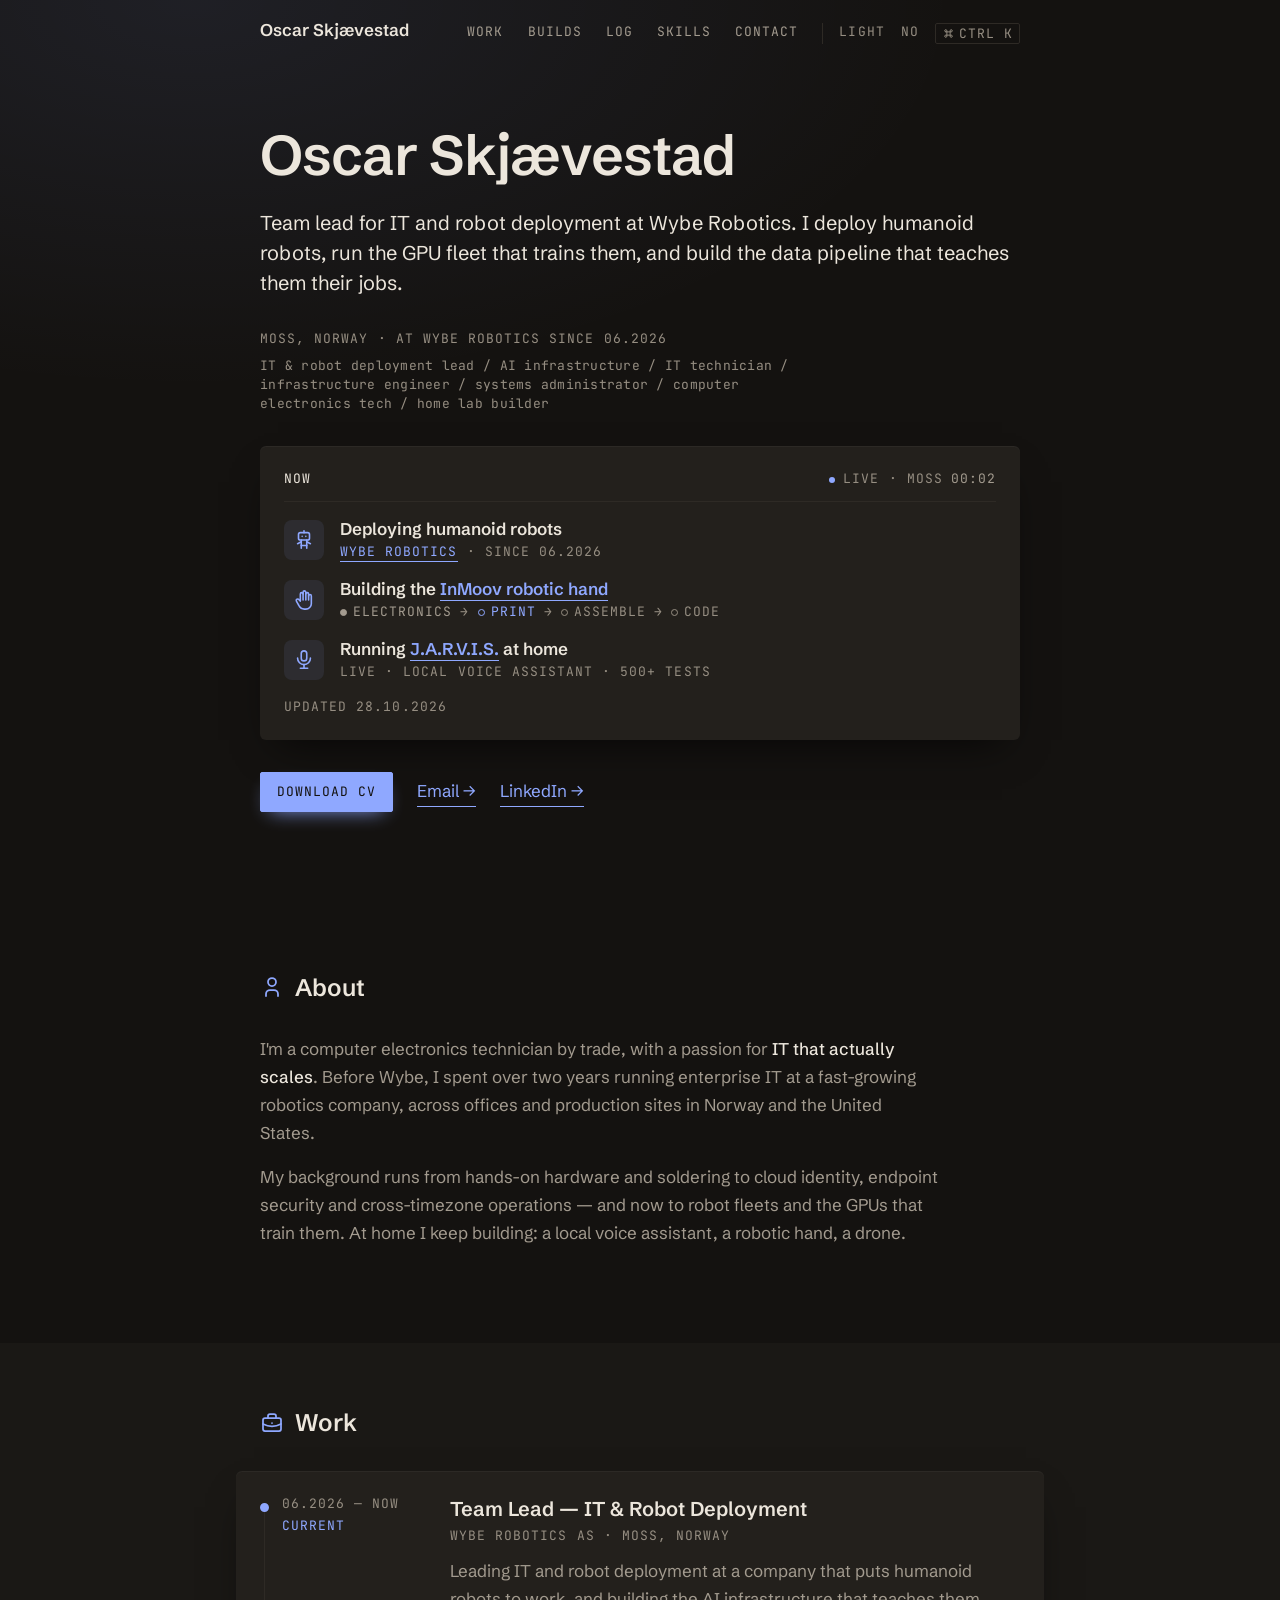
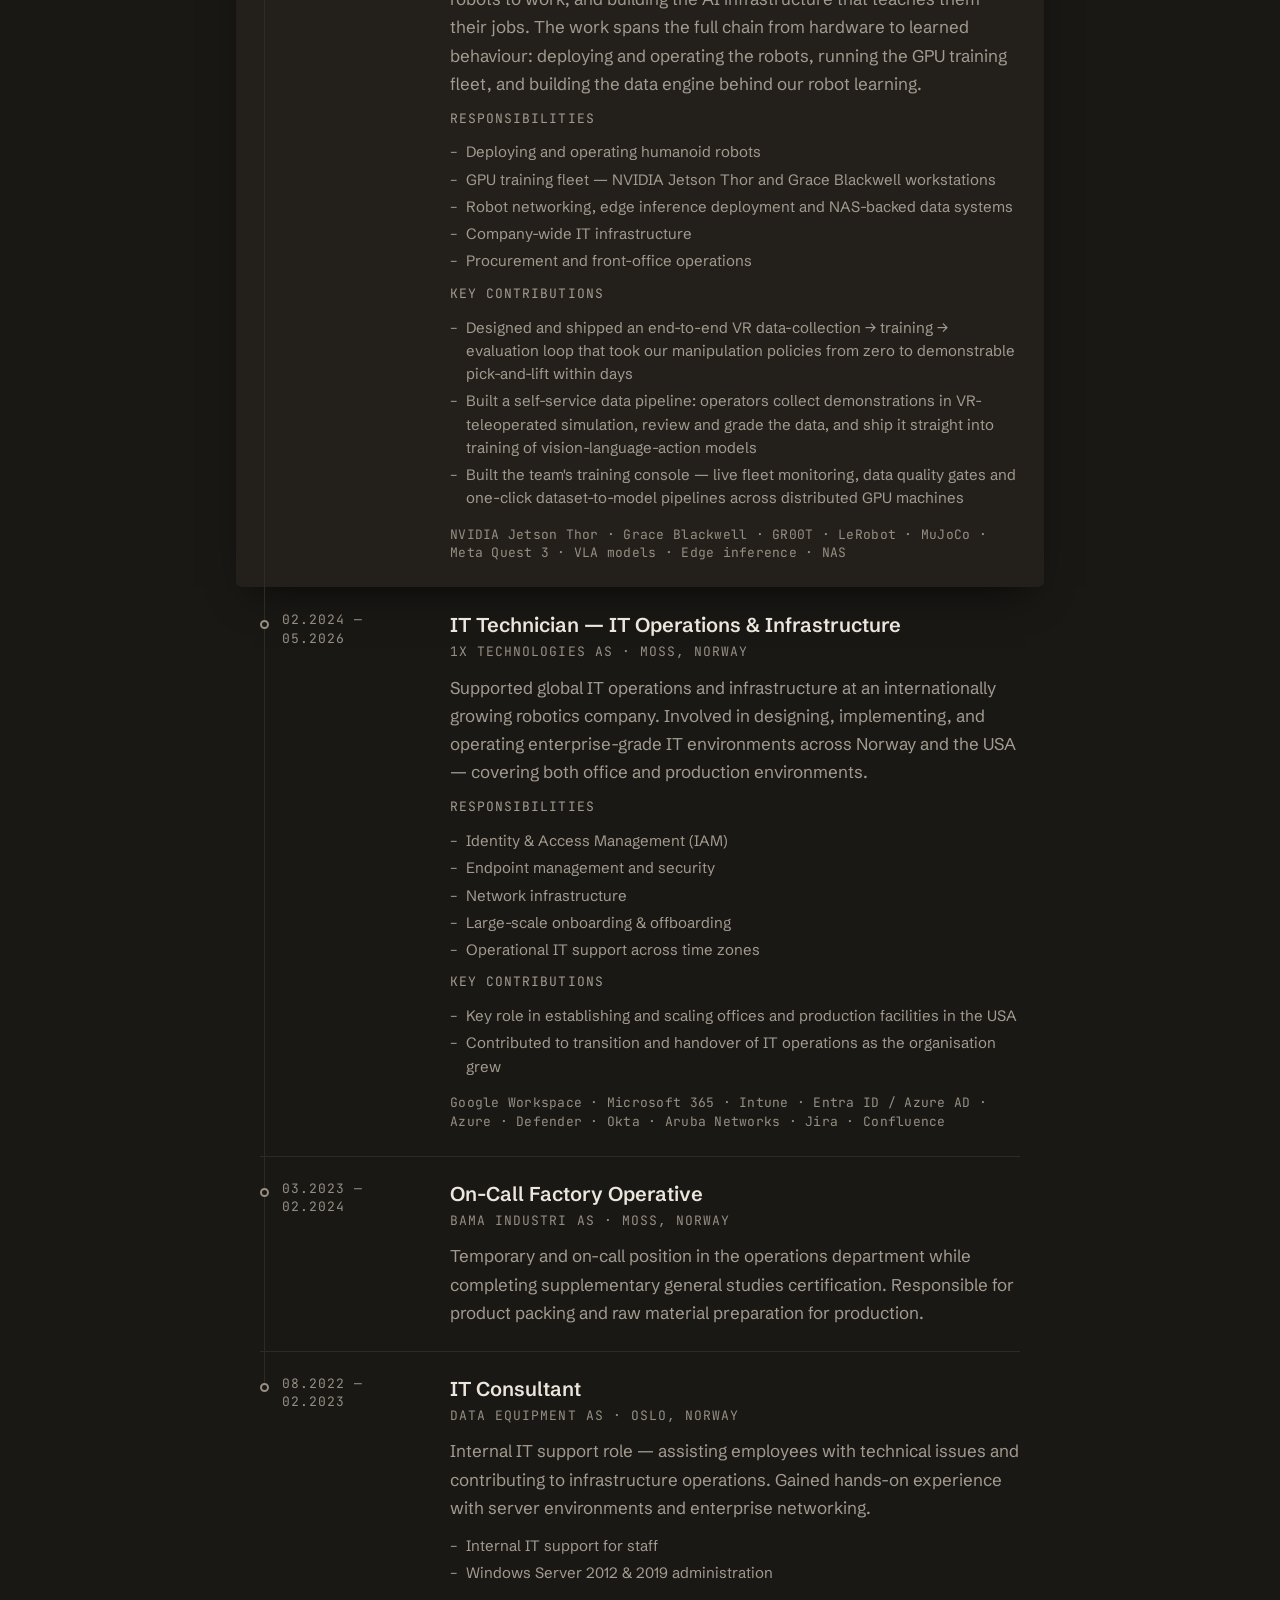
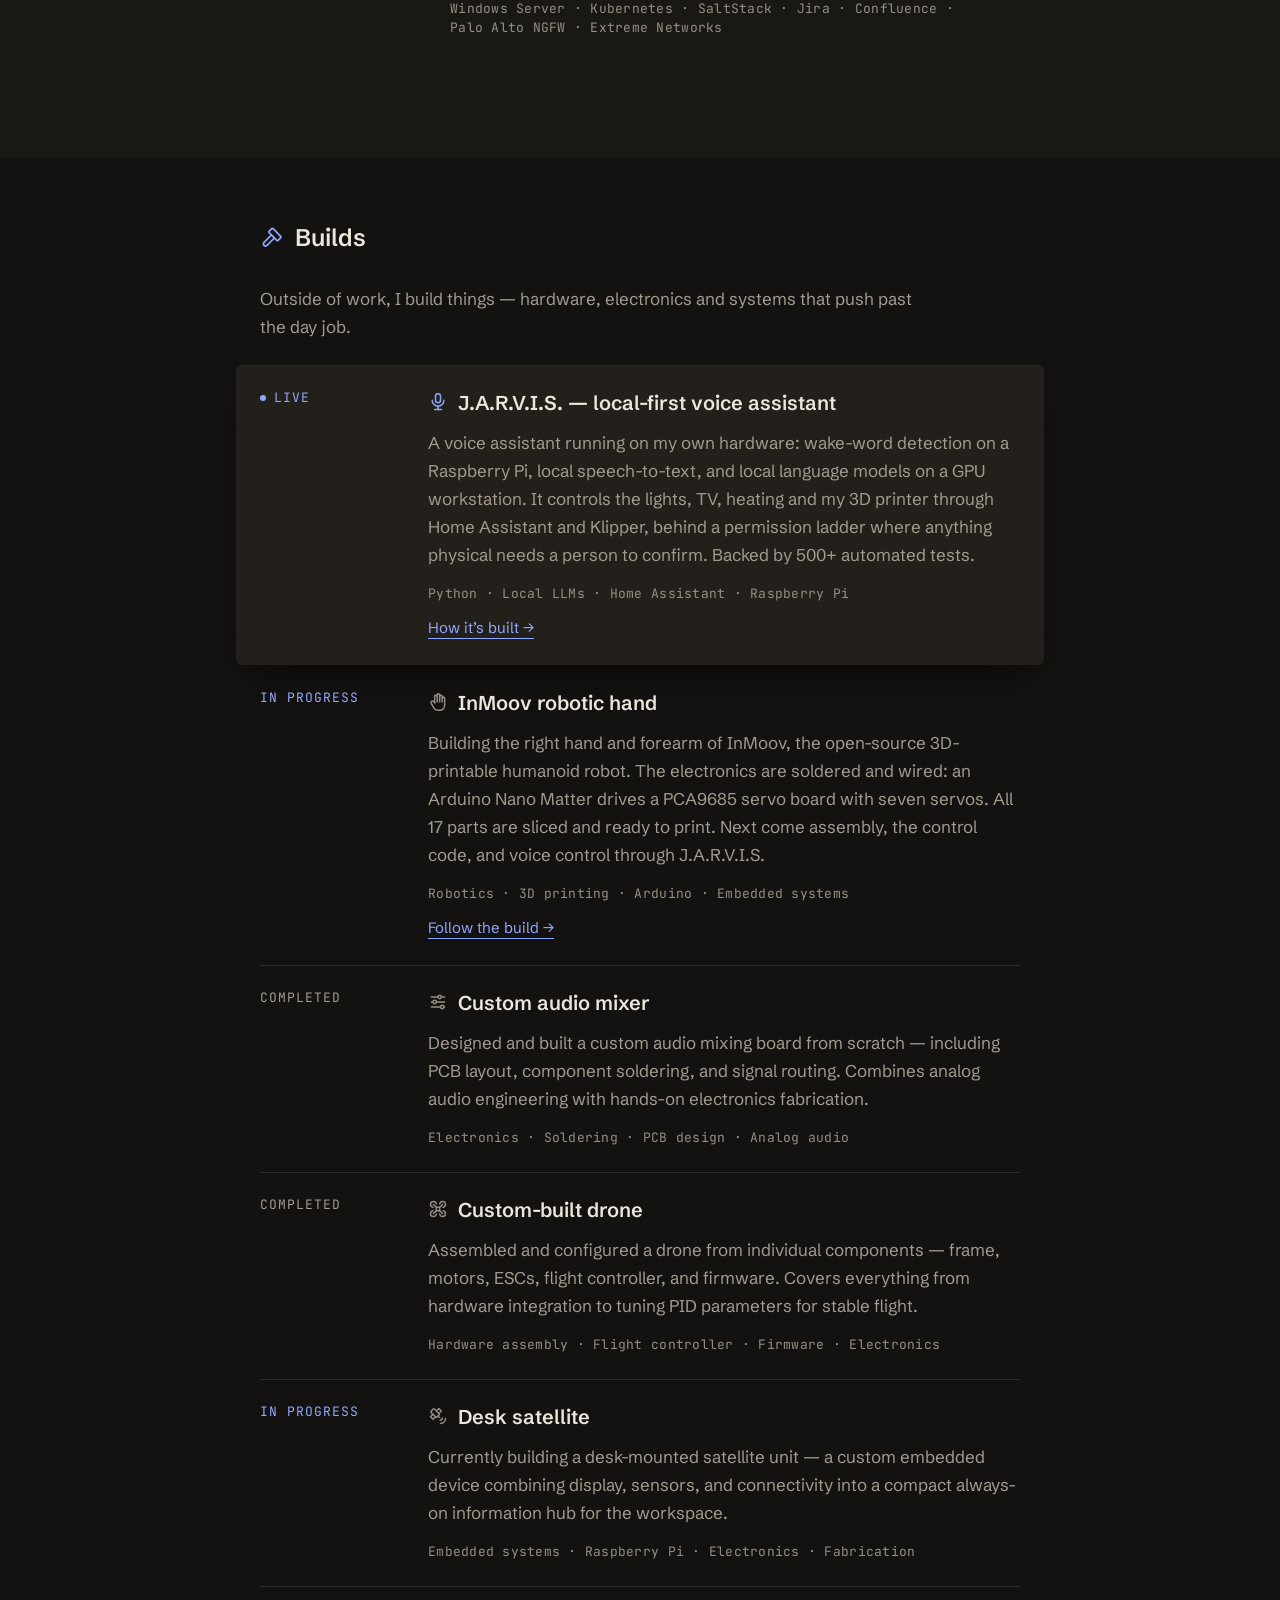
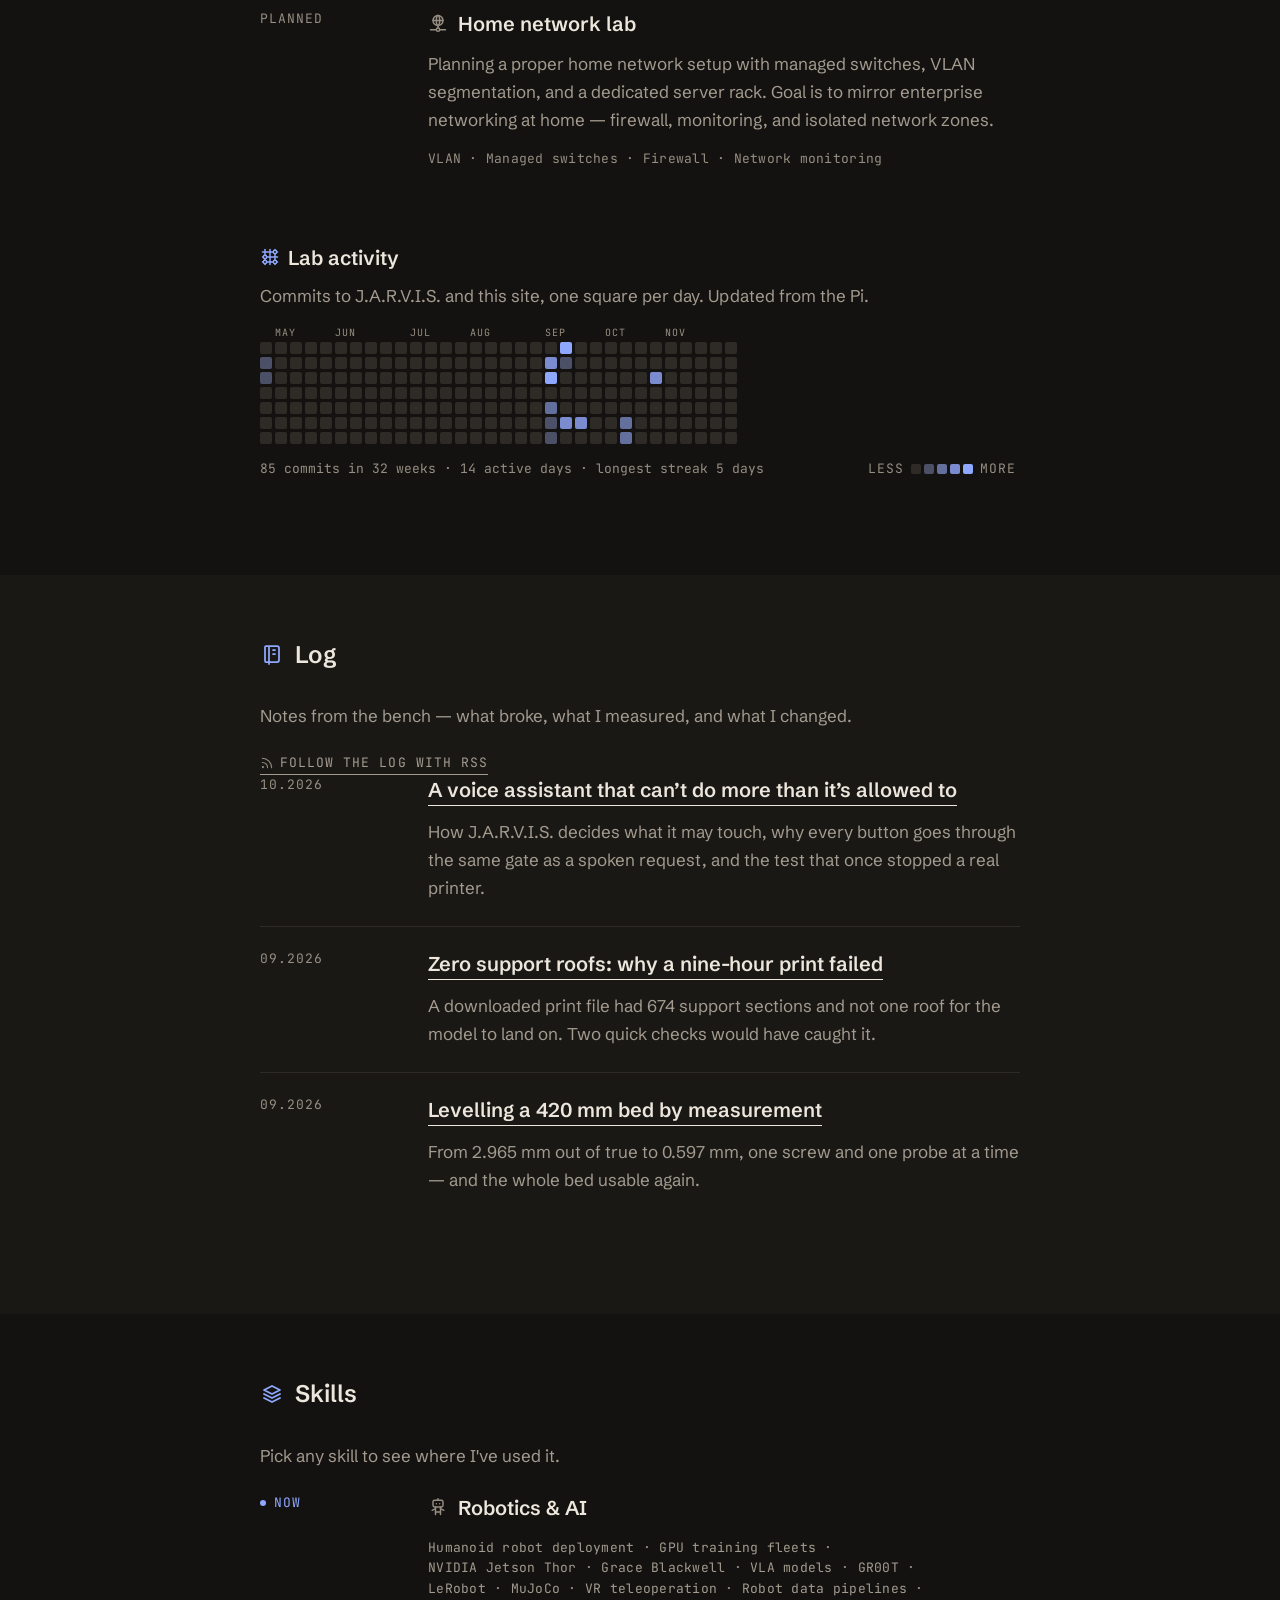
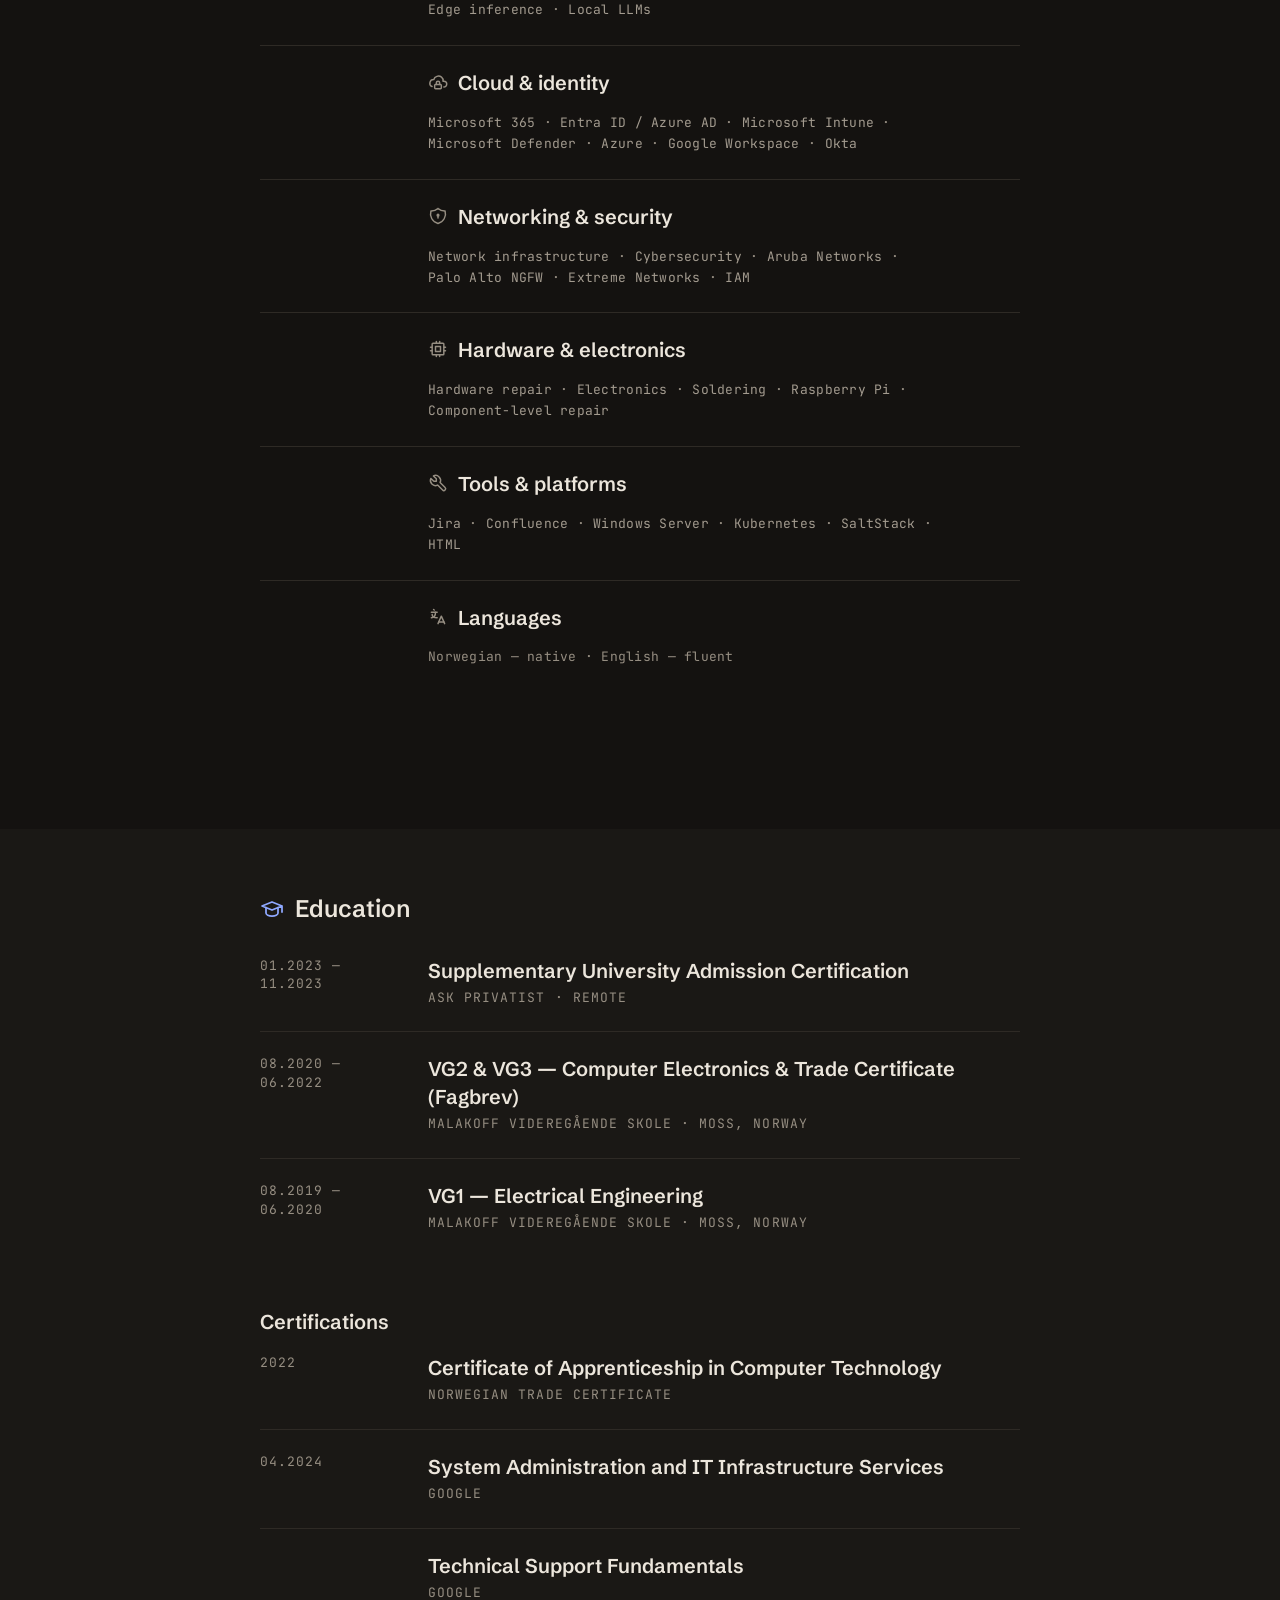
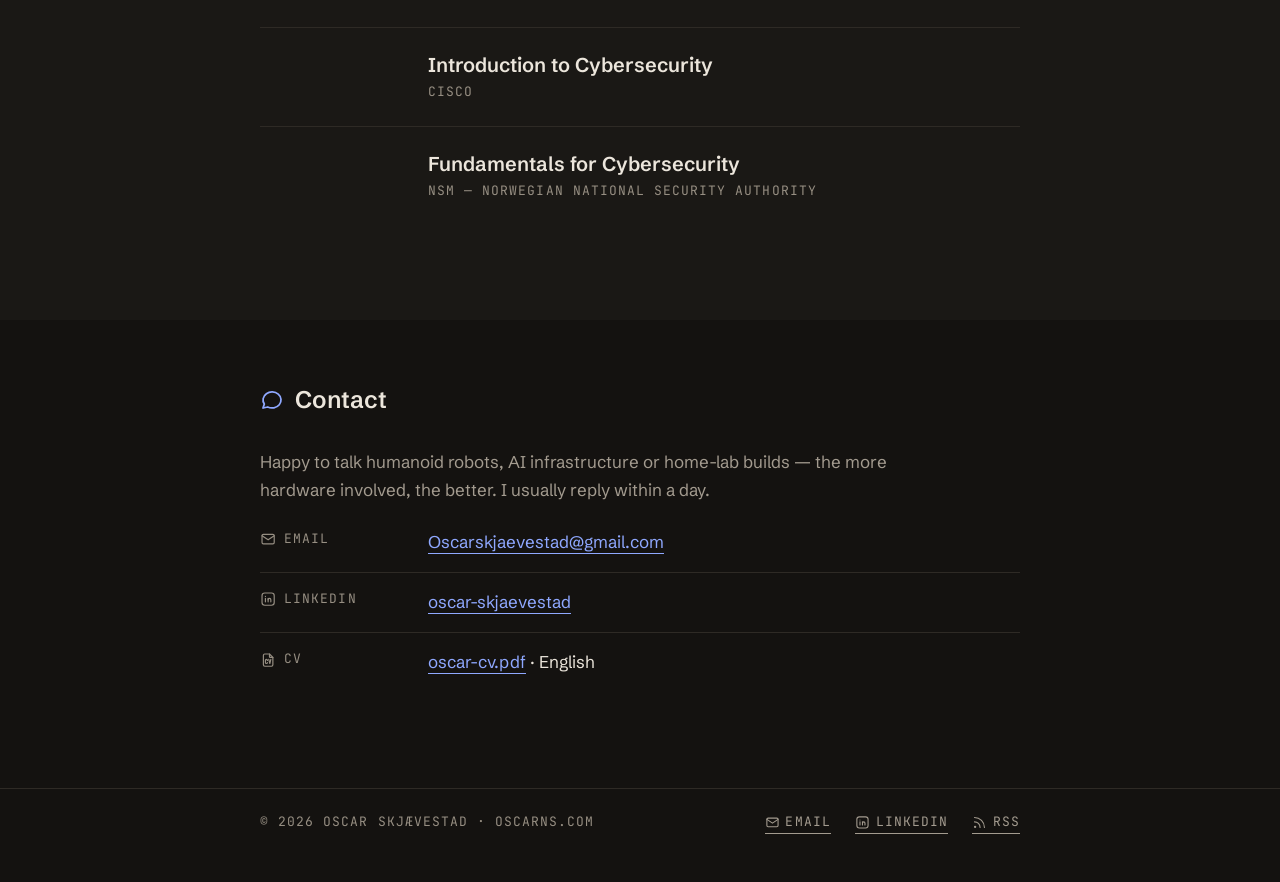
==== index.html @ 513eb774 "Merge pull request #6 from oscarskjaevestad-svg/lab-features Six things to play with" ====
<!DOCTYPE html>
<html lang="en" data-theme="dark" data-lang="en">
<head>
  <meta charset="UTF-8" />
  <meta name="viewport" content="width=device-width, initial-scale=1.0" />
  <title>Oscar Skjævestad — IT &amp; Robot Deployment Lead</title>
  <meta name="description" content="Oscar Skjævestad — Team Lead for IT &amp; Robot Deployment at Wybe Robotics in Moss, Norway. Humanoid robot deployment, GPU training infrastructure and enterprise IT." />
  <meta name="keywords" content="Oscar Skjævestad, Robot Deployment, Humanoid Robots, AI Infrastructure, Robotics, IT Infrastructure, IT Technician, Moss, Norway" />
  <meta name="author" content="Oscar Skjævestad" />
  <meta name="robots" content="index, follow" />

  <!-- Open Graph / link previews -->
  <meta property="og:title" content="Oscar Skjævestad — IT &amp; Robot Deployment Lead" />
  <meta property="og:description" content="Deploying humanoid robots and building the AI infrastructure that teaches them their jobs. Based in Moss, Norway." />
  <meta property="og:url" content="https://oscarns.com/" />
  <meta property="og:type" content="website" />
  <meta property="og:image" content="https://oscarns.com/og-image.png" />
  <meta property="og:image:width" content="1200" />
  <meta property="og:image:height" content="630" />
  <meta property="og:image:alt" content="Oscar Skjævestad — IT &amp; Robot Deployment Lead at Wybe Robotics" />
  <meta name="twitter:card" content="summary_large_image" />

  <link rel="canonical" href="https://oscarns.com/" />
  <link rel="icon" href="favicon.svg" type="image/svg+xml" />
  <link rel="icon" href="favicon-32.png" sizes="32x32" type="image/png" />
  <link rel="apple-touch-icon" href="apple-touch-icon.png" />
  <link rel="alternate" type="application/atom+xml" title="Oscar Skjævestad — Log" href="https://oscarns.com/feed.xml" />
  <meta name="theme-color" content="#141210" />

  <!-- Before the first paint: mark that scripts run, and apply the saved
       theme and language, so nothing flashes in the wrong one. -->
  <script>
    (function () {
      var root = document.documentElement;
      root.classList.add('js');
      var store = {};
      try { store.theme = localStorage.getItem('theme'); store.lang = localStorage.getItem('lang'); } catch (e) {}
      if (store.theme === 'light') root.setAttribute('data-theme', 'light');
      var asked = new URLSearchParams(location.search).get('lang');
      var nav = (navigator.language || '').toLowerCase();
      var lang = asked || store.lang || (/^(nb|nn|no)\b/.test(nav) ? 'no' : 'en');
      if (lang === 'no') { root.setAttribute('data-lang', 'no'); root.setAttribute('lang', 'nb'); }
    })();
  </script>

  <link rel="preconnect" href="https://fonts.googleapis.com" />
  <link rel="preconnect" href="https://fonts.gstatic.com" crossorigin />
  <link href="https://fonts.googleapis.com/css2?family=JetBrains+Mono:wght@400;500&family=Schibsted+Grotesk:wght@400;500;600;700&display=swap" rel="stylesheet" />
  <link rel="stylesheet" href="style.css?v=2026-10-28.5" />
</head>
<body>
<!-- Icons: Tabler Icons (MIT), https://tabler.io/icons -->

<span lang="en"><a class="skip-link" href="#main">Skip to content</a></span><span lang="nb"><a class="skip-link" href="#main">Hopp til innhold</a></span>

<header class="nav" id="nav">
  <span class="progress" id="progress" aria-hidden="true"></span>
  <div class="wrap nav-inner">
    <a class="nav-name" href="#top">Oscar Skjævestad</a>
    <nav class="nav-links" aria-label="Sections">
      <a href="#work"><span lang="en">Work</span><span lang="nb">Arbeid</span></a>
      <a href="#builds"><span lang="en">Builds</span><span lang="nb">Prosjekter</span></a>
      <a href="#log"><span lang="en">Log</span><span lang="nb">Logg</span></a>
      <a href="#skills"><span lang="en">Skills</span><span lang="nb">Ferdigheter</span></a>
      <a href="#contact"><span lang="en">Contact</span><span lang="nb">Kontakt</span></a>
      <span class="nav-tools">
        <button class="nav-tool theme-switch" id="theme-switch" type="button">light</button>
        <button class="nav-tool" id="lang-switch" type="button">no</button>
        <button class="nav-tool palette-open" id="palette-open" type="button" aria-haspopup="dialog"><span class="ico"><svg class="tabler" aria-hidden="true" focusable="false" xmlns="http://www.w3.org/2000/svg" viewBox="0 0 24 24" fill="none" stroke="currentColor" stroke-linecap="round" stroke-linejoin="round" ><path d="M7 9a2 2 0 1 1 2 -2v10a2 2 0 1 1 -2 -2h10a2 2 0 1 1 -2 2v-10a2 2 0 1 1 2 2h-10" /></svg></span><span class="kbd-hint">K</span></button>
      </span>
    </nav>
  </div>
</header>

<main id="main">

  <!-- ── Intro ── -->
  <section class="intro" id="top">
    <div class="wrap">
      <h1 class="write" style="--line: 0">Oscar Skjævestad</h1>
      <p class="lead settle" style="--line: 1" lang="en">Team lead for IT and robot deployment at Wybe Robotics. I deploy humanoid robots, run the GPU fleet that trains them, and build the data pipeline that teaches them their jobs.</p><p class="lead settle" style="--line: 1" lang="nb">Teamleder for IT og robotutrulling i Wybe Robotics. Jeg setter humanoide roboter i drift, driver GPU-flåten som trener dem, og bygger datapipelinen som lærer dem jobben sin.</p>

      <p class="print-only print-contact mono">Oscarskjaevestad@gmail.com · linkedin.com/in/oscar-skjaevestad · oscarns.com</p>

      <div class="intro-meta">
        <p class="mono write" style="--line: 3" lang="en">Moss, Norway · At Wybe Robotics since 06.2026</p><p class="mono write" style="--line: 3" lang="nb">Moss · I Wybe Robotics siden 06.2026</p>
        <p class="mono roles settle" style="--line: 4" lang="en">IT &amp; robot deployment lead / AI infrastructure / IT technician / infrastructure engineer / systems administrator / computer electronics tech / home lab builder</p><p class="mono roles settle" style="--line: 4" lang="nb">Leder for IT og robotutrulling / AI-infrastruktur / IT-tekniker / infrastrukturingeniør / systemadministrator / dataelektroniker / hjemmelab-bygger</p>
      </div>

      <div class="now settle" style="--line: 5" aria-labelledby="now-title">
        <div class="now-head">
          <p class="mono now-title" id="now-title"><span lang="en">Now</span><span lang="nb">Nå</span></p>
          <p class="mono now-live"><span class="live-dot" aria-hidden="true"></span>Live · Moss <time id="moss-time">—</time></p>
        </div>
        <ul class="now-list">
          <li class="now-item">
            <span class="now-icon"><svg class="tabler" aria-hidden="true" focusable="false" xmlns="http://www.w3.org/2000/svg" viewBox="0 0 24 24" fill="none" stroke="currentColor" stroke-linecap="round" stroke-linejoin="round" ><path d="M6 6a2 2 0 0 1 2 -2h8a2 2 0 0 1 2 2v4a2 2 0 0 1 -2 2h-8a2 2 0 0 1 -2 -2l0 -4" /><path d="M12 2v2" /><path d="M9 12v9" /><path d="M15 12v9" /><path d="M5 16l4 -2" /><path d="M15 14l4 2" /><path d="M9 18h6" /><path d="M10 8v.01" /><path d="M14 8v.01" /></svg></span>
            <div>
              <p class="now-what"><span lang="en">Deploying humanoid robots</span><span lang="nb">Setter humanoide roboter i drift</span></p>
              <p class="mono now-sub"><a href="#work-wybe">Wybe Robotics</a> · <span lang="en">since 06.2026</span><span lang="nb">siden 06.2026</span></p>
            </div>
          </li>
          <li class="now-item">
            <span class="now-icon"><svg class="tabler" aria-hidden="true" focusable="false" xmlns="http://www.w3.org/2000/svg" viewBox="0 0 24 24" fill="none" stroke="currentColor" stroke-linecap="round" stroke-linejoin="round" ><path d="M8 13v-7.5a1.5 1.5 0 0 1 3 0v6.5" /><path d="M11 5.5v-2a1.5 1.5 0 1 1 3 0v8.5" /><path d="M14 5.5a1.5 1.5 0 0 1 3 0v6.5" /><path d="M17 7.5a1.5 1.5 0 0 1 3 0v8.5a6 6 0 0 1 -6 6h-2h.208a6 6 0 0 1 -5.012 -2.7a69.74 69.74 0 0 1 -.196 -.3c-.312 -.479 -1.407 -2.388 -3.286 -5.728a1.5 1.5 0 0 1 .536 -2.022a1.867 1.867 0 0 1 2.28 .28l1.47 1.47" /></svg></span>
            <div>
              <p class="now-what"><span lang="en">Building the <a href="#build-inmoov">InMoov robotic hand</a></span><span lang="nb">Bygger <a href="#build-inmoov">InMoov-robothånden</a></span></p>
              <p class="mono now-sub stages" id="inmoov-stages">
                <span class="stage done" data-stage="electronics"><span lang="en">Electronics</span><span lang="nb">Elektronikk</span><span class="sr-only"><span lang="en"> (done)</span><span lang="nb"> (ferdig)</span></span></span>
                <span class="stage-arrow" aria-hidden="true">→</span>
                <span class="stage next" data-stage="print">Print<span class="sr-only"><span lang="en"> (next)</span><span lang="nb"> (neste)</span></span></span>
                <span class="stage-arrow" aria-hidden="true">→</span>
                <span class="stage" data-stage="assemble"><span lang="en">Assemble</span><span lang="nb">Montering</span><span class="sr-only"></span></span>
                <span class="stage-arrow" aria-hidden="true">→</span>
                <span class="stage" data-stage="code"><span lang="en">Code</span><span lang="nb">Kode</span><span class="sr-only"></span></span>
              </p>
            </div>
          </li>
          <li class="now-item">
            <span class="now-icon"><svg class="tabler" aria-hidden="true" focusable="false" xmlns="http://www.w3.org/2000/svg" viewBox="0 0 24 24" fill="none" stroke="currentColor" stroke-linecap="round" stroke-linejoin="round" ><path d="M9 5a3 3 0 0 1 3 -3a3 3 0 0 1 3 3v5a3 3 0 0 1 -3 3a3 3 0 0 1 -3 -3l0 -5" /><path d="M5 10a7 7 0 0 0 14 0" /><path d="M8 21l8 0" /><path d="M12 17l0 4" /></svg></span>
            <div>
              <p class="now-what"><span lang="en">Running <a href="#build-jarvis">J.A.R.V.I.S.</a> at home</span><span lang="nb">Kjører <a href="#build-jarvis">J.A.R.V.I.S.</a> hjemme</span></p>
              <p class="mono now-sub" id="jarvis-status"><span lang="en">Live · local voice assistant · 500+ tests</span><span lang="nb">Live · lokal stemmeassistent · 500+ tester</span></p>
            </div>
          </li>
        </ul>
        <p class="mono now-updated" id="now-updated" hidden></p>
      </div>

      <div class="actions settle" style="--line: 6">
        <a class="btn btn-primary" href="oscar-cv.pdf" lang="en">Download CV</a><a class="btn btn-primary" href="oscar-cv-no.pdf" lang="nb">Last ned CV</a>
        <a class="quiet" href="mailto:Oscarskjaevestad@gmail.com"><span lang="en">Email →</span><span lang="nb">E-post →</span></a>
        <a class="quiet" href="https://linkedin.com/in/oscar-skjaevestad" target="_blank" rel="noopener">LinkedIn →</a>
      </div>
    </div>
  </section>

  <!-- ── About ── -->
  <section class="section" id="about" aria-labelledby="about-title">
    <div class="wrap">
      <h2 id="about-title"><span class="ico"><svg class="tabler" aria-hidden="true" focusable="false" xmlns="http://www.w3.org/2000/svg" viewBox="0 0 24 24" fill="none" stroke="currentColor" stroke-linecap="round" stroke-linejoin="round" ><path d="M8 7a4 4 0 1 0 8 0a4 4 0 0 0 -8 0" /><path d="M6 21v-2a4 4 0 0 1 4 -4h4a4 4 0 0 1 4 4v2" /></svg></span><span lang="en">About</span><span lang="nb">Om meg</span></h2>
      <div class="prose">
        <p lang="en">I'm a computer electronics technician by trade, with a passion for <strong>IT that actually scales</strong>. Before Wybe, I spent over two years running enterprise IT at a fast-growing robotics company, across offices and production sites in Norway and the United States.</p><p lang="nb">Jeg er dataelektroniker av fag, med en lidenskap for <strong>IT som faktisk skalerer</strong>. Før Wybe drev jeg i over to år enterprise-IT i et robotselskap i sterk vekst, på tvers av kontorer og produksjonsanlegg i Norge og USA.</p>
        <p lang="en">My background runs from hands-on hardware and soldering to cloud identity, endpoint security and cross-timezone operations — and now to robot fleets and the GPUs that train them. At home I keep building: a local voice assistant, a robotic hand, a drone.</p><p lang="nb">Bakgrunnen min spenner fra praktisk maskinvare og lodding til skyidentitet, endepunktsikkerhet og drift på tvers av tidssoner — og nå robotflåter og GPU-ene som trener dem. Hjemme fortsetter jeg å bygge: en lokal stemmeassistent, en robothånd, en drone.</p>
      </div>
    </div>
  </section>

  <!-- ── Work ── -->
  <section class="section shade" id="work" aria-labelledby="work-title">
    <div class="wrap">
      <h2 id="work-title"><span class="ico"><svg class="tabler" aria-hidden="true" focusable="false" xmlns="http://www.w3.org/2000/svg" viewBox="0 0 24 24" fill="none" stroke="currentColor" stroke-linecap="round" stroke-linejoin="round" ><path d="M3 9a2 2 0 0 1 2 -2h14a2 2 0 0 1 2 2v9a2 2 0 0 1 -2 2h-14a2 2 0 0 1 -2 -2l0 -9" /><path d="M8 7v-2a2 2 0 0 1 2 -2h4a2 2 0 0 1 2 2v2" /><path d="M12 12l0 .01" /><path d="M3 13a20 20 0 0 0 18 0" /></svg></span><span lang="en">Work</span><span lang="nb">Arbeidserfaring</span></h2>
      <div class="entries timeline">

        <article class="entry featured" id="work-wybe">
          <span class="tl here" aria-hidden="true"></span>
          <div class="entry-gutter">
            <span class="mono">06.2026 — <span lang="en">now</span><span lang="nb">nå</span></span>
            <span class="mono status-current"><span lang="en">Current</span><span lang="nb">Nåværende</span></span>
          </div>
          <div class="entry-body">
            <h3 class="entry-title">Team Lead — IT &amp; Robot Deployment</h3>
            <p class="mono entry-meta">Wybe Robotics AS · <span lang="en">Moss, Norway</span><span lang="nb">Moss, Norge</span></p>
            <p lang="en">Leading IT and robot deployment at a company that puts humanoid robots to work, and building the AI infrastructure that teaches them their jobs. The work spans the full chain from hardware to learned behaviour: deploying and operating the robots, running the GPU training fleet, and building the data engine behind our robot learning.</p><p lang="nb">Leder IT og robotutrulling i et selskap som setter humanoide roboter i arbeid, og bygger AI-infrastrukturen som lærer dem jobbene sine. Arbeidet dekker hele kjeden fra maskinvare til lært atferd: utrulling og drift av robotene, drift av GPU-flåten for trening, og bygging av datamotoren bak robotlæringen vår.</p>
            <p class="mono entry-label" lang="en">Responsibilities</p><p class="mono entry-label" lang="nb">Ansvarsområder</p>
            <ul class="entry-list"><li><span lang="en">Deploying and operating humanoid robots</span><span lang="nb">Utrulling og drift av humanoide roboter</span></li><li><span lang="en">GPU training fleet — NVIDIA Jetson Thor and Grace Blackwell workstations</span><span lang="nb">GPU-flåte for trening — NVIDIA Jetson Thor og Grace Blackwell-arbeidsstasjoner</span></li><li><span lang="en">Robot networking, edge inference deployment and NAS-backed data systems</span><span lang="nb">Robotnettverk, utrulling av edge-inferens og NAS-baserte datasystemer</span></li><li><span lang="en">Company-wide IT infrastructure</span><span lang="nb">IT-infrastruktur for hele selskapet</span></li><li><span lang="en">Procurement and front-office operations</span><span lang="nb">Innkjøp og frontoffice-oppgaver</span></li></ul>
            <p class="mono entry-label" lang="en">Key contributions</p><p class="mono entry-label" lang="nb">Viktige bidrag</p>
            <ul class="entry-list"><li><span lang="en">Designed and shipped an end-to-end VR data-collection → training → evaluation loop that took our manipulation policies from zero to demonstrable pick-and-lift within days</span><span lang="nb">Designet og leverte en komplett løkke for VR-datainnsamling → trening → evaluering som tok manipulasjonspolicyene våre fra null til demonstrerbar plukk-og-løft på få dager</span></li><li><span lang="en">Built a self-service data pipeline: operators collect demonstrations in VR-teleoperated simulation, review and grade the data, and ship it straight into training of vision-language-action models</span><span lang="nb">Bygde en selvbetjent datapipeline: operatører samler demonstrasjoner i VR-fjernstyrt simulering, går gjennom og vurderer dataene, og sender dem rett inn i trening av vision-language-action-modeller</span></li><li><span lang="en">Built the team's training console — live fleet monitoring, data quality gates and one-click dataset-to-model pipelines across distributed GPU machines</span><span lang="nb">Bygde teamets treningskonsoll — sanntidsovervåking av flåten, kvalitetsporter for data og ett-klikks pipelines fra datasett til modell på tvers av distribuerte GPU-maskiner</span></li></ul>
            <p class="mono tags">NVIDIA Jetson Thor · Grace Blackwell · GR00T · LeRobot · MuJoCo · Meta Quest 3 · VLA models · Edge inference · NAS</p>
          </div>
        </article>

        <article class="entry" id="work-1x">
          <span class="tl" aria-hidden="true"></span>
          <div class="entry-gutter">
            <span class="mono">02.2024 — 05.2026</span>
          </div>
          <div class="entry-body">
            <h3 class="entry-title">IT Technician — IT Operations &amp; Infrastructure</h3>
            <p class="mono entry-meta">1X Technologies AS · <span lang="en">Moss, Norway</span><span lang="nb">Moss, Norge</span></p>
            <p lang="en">Supported global IT operations and infrastructure at an internationally growing robotics company. Involved in designing, implementing, and operating enterprise-grade IT environments across Norway and the USA — covering both office and production environments.</p><p lang="nb">Støttet global IT-drift og infrastruktur i et internasjonalt robotselskap i sterk vekst. Deltok i design, implementering og drift av IT-miljøer på enterprise-nivå i Norge og USA — både kontor- og produksjonsmiljøer.</p>
            <p class="mono entry-label" lang="en">Responsibilities</p><p class="mono entry-label" lang="nb">Ansvarsområder</p>
            <ul class="entry-list"><li><span lang="en">Identity &amp; Access Management (IAM)</span><span lang="nb">Identitets- og tilgangsstyring (IAM)</span></li><li><span lang="en">Endpoint management and security</span><span lang="nb">Endepunktsadministrasjon og sikkerhet</span></li><li><span lang="en">Network infrastructure</span><span lang="nb">Nettverksinfrastruktur</span></li><li><span lang="en">Large-scale onboarding &amp; offboarding</span><span lang="nb">Onboarding og offboarding i stor skala</span></li><li><span lang="en">Operational IT support across time zones</span><span lang="nb">Operativ IT-støtte på tvers av tidssoner</span></li></ul>
            <p class="mono entry-label" lang="en">Key contributions</p><p class="mono entry-label" lang="nb">Viktige bidrag</p>
            <ul class="entry-list"><li><span lang="en">Key role in establishing and scaling offices and production facilities in the USA</span><span lang="nb">Sentral rolle i etablering og skalering av kontorer og produksjonsanlegg i USA</span></li><li><span lang="en">Contributed to transition and handover of IT operations as the organisation grew</span><span lang="nb">Bidro til overgang og overlevering av IT-drift i takt med organisasjonens vekst</span></li></ul>
            <p class="mono tags">Google Workspace · Microsoft 365 · Intune · Entra ID / Azure AD · Azure · Defender · Okta · Aruba Networks · Jira · Confluence</p>
          </div>
        </article>

        <article class="entry" id="work-bama">
          <span class="tl" aria-hidden="true"></span>
          <div class="entry-gutter">
            <span class="mono">03.2023 — 02.2024</span>
          </div>
          <div class="entry-body">
            <h3 class="entry-title"><span lang="en">On-Call Factory Operative</span><span lang="nb">Tilkallingsvikar, produksjon</span></h3>
            <p class="mono entry-meta">Bama Industri AS · <span lang="en">Moss, Norway</span><span lang="nb">Moss, Norge</span></p>
            <p lang="en">Temporary and on-call position in the operations department while completing supplementary general studies certification. Responsible for product packing and raw material preparation for production.</p><p lang="nb">Midlertidig stilling og tilkallingsvikar i operativ avdeling mens jeg tok påbygg til studiekompetanse. Ansvar for pakking av produkter og klargjøring av råvarer til produksjon.</p>
          </div>
        </article>

        <article class="entry" id="work-data">
          <span class="tl" aria-hidden="true"></span>
          <div class="entry-gutter">
            <span class="mono">08.2022 — 02.2023</span>
          </div>
          <div class="entry-body">
            <h3 class="entry-title"><span lang="en">IT Consultant</span><span lang="nb">IT-konsulent</span></h3>
            <p class="mono entry-meta">Data Equipment AS · <span lang="en">Oslo, Norway</span><span lang="nb">Oslo, Norge</span></p>
            <p lang="en">Internal IT support role — assisting employees with technical issues and contributing to infrastructure operations. Gained hands-on experience with server environments and enterprise networking.</p><p lang="nb">Intern IT-support — hjalp ansatte med tekniske problemer og bidro i infrastrukturdriften. Fikk praktisk erfaring med servermiljøer og enterprise-nettverk.</p>
            <ul class="entry-list"><li><span lang="en">Internal IT support for staff</span><span lang="nb">Intern IT-support for ansatte</span></li><li><span lang="en">Windows Server 2012 &amp; 2019 administration</span><span lang="nb">Administrasjon av Windows Server 2012 og 2019</span></li></ul>
            <p class="mono tags">Windows Server · Kubernetes · SaltStack · Jira · Confluence · Palo Alto NGFW · Extreme Networks</p>
          </div>
        </article>

      </div>
    </div>
  </section>

  <!-- ── Builds ── -->
  <section class="section" id="builds" aria-labelledby="builds-title">
    <div class="wrap">
      <h2 id="builds-title"><span class="ico"><svg class="tabler" aria-hidden="true" focusable="false" xmlns="http://www.w3.org/2000/svg" viewBox="0 0 24 24" fill="none" stroke="currentColor" stroke-linecap="round" stroke-linejoin="round" ><path d="M11.414 10l-7.383 7.418a2.091 2.091 0 0 0 0 2.967a2.11 2.11 0 0 0 2.976 0l7.407 -7.385" /><path d="M18.121 15.293l2.586 -2.586a1 1 0 0 0 0 -1.414l-7.586 -7.586a1 1 0 0 0 -1.414 0l-2.586 2.586a1 1 0 0 0 0 1.414l7.586 7.586a1 1 0 0 0 1.414 0" /></svg></span><span lang="en">Builds</span><span lang="nb">Prosjekter</span></h2>
      <p class="section-intro" lang="en">Outside of work, I build things — hardware, electronics and systems that push past the day job.</p><p class="section-intro" lang="nb">Utenom jobben bygger jeg ting — maskinvare, elektronikk og systemer som strekker seg lenger enn dagjobben.</p>
      <div class="entries">

        <article class="entry featured" id="build-jarvis">
          <div class="entry-gutter"><span class="mono status-live">Live</span></div>
          <div class="entry-body">
            <h3 class="entry-title"><span class="ico"><svg class="tabler" aria-hidden="true" focusable="false" xmlns="http://www.w3.org/2000/svg" viewBox="0 0 24 24" fill="none" stroke="currentColor" stroke-linecap="round" stroke-linejoin="round" ><path d="M9 5a3 3 0 0 1 3 -3a3 3 0 0 1 3 3v5a3 3 0 0 1 -3 3a3 3 0 0 1 -3 -3l0 -5" /><path d="M5 10a7 7 0 0 0 14 0" /><path d="M8 21l8 0" /><path d="M12 17l0 4" /></svg></span><span><span lang="en">J.A.R.V.I.S. — local-first voice assistant</span><span lang="nb">J.A.R.V.I.S. — lokal stemmeassistent</span></span></h3>
            <p lang="en">A voice assistant running on my own hardware: wake-word detection on a Raspberry Pi, local speech-to-text, and local language models on a GPU workstation. It controls the lights, TV, heating and my 3D printer through Home Assistant and Klipper, behind a permission ladder where anything physical needs a person to confirm. Backed by 500+ automated tests.</p><p lang="nb">En stemmeassistent som kjører på min egen maskinvare: vekkeord på en Raspberry Pi, lokal tale-til-tekst og lokale språkmodeller på en GPU-arbeidsstasjon. Den styrer lys, TV, varme og 3D-printeren min via Home Assistant og Klipper, bak en tillatelsesstige der alt fysisk krever at et menneske bekrefter. Sikret av over 500 automatiske tester.</p>
            <p class="mono tags" lang="en">Python · Local LLMs · Home Assistant · Raspberry Pi</p><p class="mono tags" lang="nb">Python · Lokale LLM-er · Home Assistant · Raspberry Pi</p>
            <p class="more"><span lang="en"><a href="builds/jarvis.html">How it’s built →</a></span><span lang="nb"><a href="builds/jarvis.html">Slik er den bygget →</a></span></p>
          </div>
        </article>

        <article class="entry" id="build-inmoov">
          <div class="entry-gutter"><span class="mono status-wip"><span lang="en">In progress</span><span lang="nb">Pågår</span></span></div>
          <div class="entry-body">
            <h3 class="entry-title"><span class="ico"><svg class="tabler" aria-hidden="true" focusable="false" xmlns="http://www.w3.org/2000/svg" viewBox="0 0 24 24" fill="none" stroke="currentColor" stroke-linecap="round" stroke-linejoin="round" ><path d="M8 13v-7.5a1.5 1.5 0 0 1 3 0v6.5" /><path d="M11 5.5v-2a1.5 1.5 0 1 1 3 0v8.5" /><path d="M14 5.5a1.5 1.5 0 0 1 3 0v6.5" /><path d="M17 7.5a1.5 1.5 0 0 1 3 0v8.5a6 6 0 0 1 -6 6h-2h.208a6 6 0 0 1 -5.012 -2.7a69.74 69.74 0 0 1 -.196 -.3c-.312 -.479 -1.407 -2.388 -3.286 -5.728a1.5 1.5 0 0 1 .536 -2.022a1.867 1.867 0 0 1 2.28 .28l1.47 1.47" /></svg></span><span><span lang="en">InMoov robotic hand</span><span lang="nb">InMoov-robothånd</span></span></h3>
            <p lang="en">Building the right hand and forearm of InMoov, the open-source 3D-printable humanoid robot. The electronics are soldered and wired: an Arduino Nano Matter drives a PCA9685 servo board with seven servos. All 17 parts are sliced and ready to print. Next come assembly, the control code, and voice control through J.A.R.V.I.S.</p><p lang="nb">Bygger høyre hånd og underarm på InMoov, den åpne 3D-printbare humanoide roboten. Elektronikken er loddet og koblet: en Arduino Nano Matter styrer et PCA9685-servokort med sju servoer. Alle 17 deler er slicet og klare til print. Neste steg er montering, styringskode og stemmestyring via J.A.R.V.I.S.</p>
            <p class="mono tags" lang="en">Robotics · 3D printing · Arduino · Embedded systems</p><p class="mono tags" lang="nb">Robotikk · 3D-printing · Arduino · Innebygde systemer</p>
            <p class="more"><span lang="en"><a href="builds/inmoov.html">Follow the build →</a></span><span lang="nb"><a href="builds/inmoov.html">Følg byggingen →</a></span></p>
          </div>
        </article>

        <article class="entry" id="build-mixer">
          <div class="entry-gutter"><span class="mono status-done"><span lang="en">Completed</span><span lang="nb">Fullført</span></span></div>
          <div class="entry-body">
            <h3 class="entry-title"><span class="ico"><svg class="tabler" aria-hidden="true" focusable="false" xmlns="http://www.w3.org/2000/svg" viewBox="0 0 24 24" fill="none" stroke="currentColor" stroke-linecap="round" stroke-linejoin="round" ><path d="M12 6a2 2 0 1 0 4 0a2 2 0 1 0 -4 0" /><path d="M4 6l8 0" /><path d="M16 6l4 0" /><path d="M6 12a2 2 0 1 0 4 0a2 2 0 1 0 -4 0" /><path d="M4 12l2 0" /><path d="M10 12l10 0" /><path d="M15 18a2 2 0 1 0 4 0a2 2 0 1 0 -4 0" /><path d="M4 18l11 0" /><path d="M19 18l1 0" /></svg></span><span><span lang="en">Custom audio mixer</span><span lang="nb">Egenbygd lydmikser</span></span></h3>
            <p lang="en">Designed and built a custom audio mixing board from scratch — including PCB layout, component soldering, and signal routing. Combines analog audio engineering with hands-on electronics fabrication.</p><p lang="nb">Designet og bygde en lydmikser fra bunnen av — med kretskortutlegg, lodding av komponenter og signalføring. Kombinerer analog lydteknikk med praktisk elektronikkproduksjon.</p>
            <p class="mono tags" lang="en">Electronics · Soldering · PCB design · Analog audio</p><p class="mono tags" lang="nb">Elektronikk · Lodding · Kretskortdesign · Analog lyd</p>
          </div>
        </article>

        <article class="entry" id="build-drone">
          <div class="entry-gutter"><span class="mono status-done"><span lang="en">Completed</span><span lang="nb">Fullført</span></span></div>
          <div class="entry-body">
            <h3 class="entry-title"><span class="ico"><svg class="tabler" aria-hidden="true" focusable="false" xmlns="http://www.w3.org/2000/svg" viewBox="0 0 24 24" fill="none" stroke="currentColor" stroke-linecap="round" stroke-linejoin="round" ><path d="M10 10h4v4h-4l0 -4" /><path d="M10 10l-3.5 -3.5" /><path d="M9.96 6a3.5 3.5 0 1 0 -3.96 3.96" /><path d="M14 10l3.5 -3.5" /><path d="M18 9.96a3.5 3.5 0 1 0 -3.96 -3.96" /><path d="M14 14l3.5 3.5" /><path d="M14.04 18a3.5 3.5 0 1 0 3.96 -3.96" /><path d="M10 14l-3.5 3.5" /><path d="M6 14.04a3.5 3.5 0 1 0 3.96 3.96" /></svg></span><span><span lang="en">Custom-built drone</span><span lang="nb">Egenbygd drone</span></span></h3>
            <p lang="en">Assembled and configured a drone from individual components — frame, motors, ESCs, flight controller, and firmware. Covers everything from hardware integration to tuning PID parameters for stable flight.</p><p lang="nb">Satte sammen og konfigurerte en drone fra enkeltkomponenter — ramme, motorer, ESC-er, flykontroller og fastvare. Dekker alt fra maskinvareintegrasjon til tuning av PID-parametere for stabil flyging.</p>
            <p class="mono tags" lang="en">Hardware assembly · Flight controller · Firmware · Electronics</p><p class="mono tags" lang="nb">Maskinvaremontering · Flykontroller · Fastvare · Elektronikk</p>
          </div>
        </article>

        <article class="entry" id="build-satellite">
          <div class="entry-gutter"><span class="mono status-wip"><span lang="en">In progress</span><span lang="nb">Pågår</span></span></div>
          <div class="entry-body">
            <h3 class="entry-title"><span class="ico"><svg class="tabler" aria-hidden="true" focusable="false" xmlns="http://www.w3.org/2000/svg" viewBox="0 0 24 24" fill="none" stroke="currentColor" stroke-linecap="round" stroke-linejoin="round" ><path d="M3.707 6.293l2.586 -2.586a1 1 0 0 1 1.414 0l5.586 5.586a1 1 0 0 1 0 1.414l-2.586 2.586a1 1 0 0 1 -1.414 0l-5.586 -5.586a1 1 0 0 1 0 -1.414" /><path d="M6 10l-3 3l3 3l3 -3" /><path d="M10 6l3 -3l3 3l-3 3" /><path d="M12 12l1.5 1.5" /><path d="M14.5 17a2.5 2.5 0 0 0 2.5 -2.5" /><path d="M15 21a6 6 0 0 0 6 -6" /></svg></span><span><span lang="en">Desk satellite</span><span lang="nb">Skrivebordssatellitt</span></span></h3>
            <p lang="en">Currently building a desk-mounted satellite unit — a custom embedded device combining display, sensors, and connectivity into a compact always-on information hub for the workspace.</p><p lang="nb">Bygger en skrivebordsmontert satellittenhet — en egendesignet innebygd enhet som samler skjerm, sensorer og tilkobling i en kompakt, alltid-på informasjonshub for arbeidsplassen.</p>
            <p class="mono tags" lang="en">Embedded systems · Raspberry Pi · Electronics · Fabrication</p><p class="mono tags" lang="nb">Innebygde systemer · Raspberry Pi · Elektronikk · Produksjon</p>
          </div>
        </article>

        <article class="entry" id="build-network">
          <div class="entry-gutter"><span class="mono status-planned"><span lang="en">Planned</span><span lang="nb">Planlagt</span></span></div>
          <div class="entry-body">
            <h3 class="entry-title"><span class="ico"><svg class="tabler" aria-hidden="true" focusable="false" xmlns="http://www.w3.org/2000/svg" viewBox="0 0 24 24" fill="none" stroke="currentColor" stroke-linecap="round" stroke-linejoin="round" ><path d="M6 9a6 6 0 1 0 12 0a6 6 0 0 0 -12 0" /><path d="M12 3c1.333 .333 2 2.333 2 6s-.667 5.667 -2 6" /><path d="M12 3c-1.333 .333 -2 2.333 -2 6s.667 5.667 2 6" /><path d="M6 9h12" /><path d="M3 20h7" /><path d="M14 20h7" /><path d="M10 20a2 2 0 1 0 4 0a2 2 0 0 0 -4 0" /><path d="M12 15v3" /></svg></span><span><span lang="en">Home network lab</span><span lang="nb">Hjemmenettverkslab</span></span></h3>
            <p lang="en">Planning a proper home network setup with managed switches, VLAN segmentation, and a dedicated server rack. Goal is to mirror enterprise networking at home — firewall, monitoring, and isolated network zones.</p><p lang="nb">Planlegger et ordentlig hjemmenettverk med administrerte svitsjer, VLAN-segmentering og et eget serverrack. Målet er å speile enterprise-nettverk hjemme — brannmur, overvåking og isolerte nettverkssoner.</p>
            <p class="mono tags" lang="en">VLAN · Managed switches · Firewall · Network monitoring</p><p class="mono tags" lang="nb">VLAN · Administrerte svitsjer · Brannmur · Nettverksovervåking</p>
          </div>
        </article>

      </div>

      <div class="activity" id="activity" hidden>
        <h3 class="activity-title"><span class="ico"><svg class="tabler" aria-hidden="true" focusable="false" xmlns="http://www.w3.org/2000/svg" viewBox="0 0 24 24" fill="none" stroke="currentColor" stroke-linecap="round" stroke-linejoin="round" ><path d="M16 6a2 2 0 1 0 4 0a2 2 0 1 0 -4 0" /><path d="M4 12a2 2 0 1 0 4 0a2 2 0 1 0 -4 0" /><path d="M4 18a2 2 0 1 0 4 0a2 2 0 1 0 -4 0" /><path d="M16 18a2 2 0 1 0 4 0a2 2 0 1 0 -4 0" /><path d="M8 18h8" /><path d="M18 20v1" /><path d="M18 3v1" /><path d="M6 20v1" /><path d="M6 10v-7" /><path d="M12 3v18" /><path d="M18 8v8" /><path d="M8 12h13" /><path d="M21 6h-1" /><path d="M16 6h-13" /><path d="M3 12h1" /><path d="M20 18h1" /><path d="M3 18h1" /><path d="M6 14v2" /></svg></span><span lang="en">Lab activity</span><span lang="nb">Aktivitet i laben</span></h3>
        <p class="activity-intro" lang="en">Commits to J.A.R.V.I.S. and this site, one square per day. Updated from the Pi.</p><p class="activity-intro" lang="nb">Commits til J.A.R.V.I.S. og denne siden, én rute per dag. Oppdateres fra Pi-en.</p>
        <div class="act-scroll">
          <div class="act-months mono" aria-hidden="true"></div>
          <div class="act-grid" aria-hidden="true"></div>
        </div>
        <div class="act-foot mono">
          <p class="act-summary"></p>
          <p class="act-legend" aria-hidden="true"><span lang="en">Less</span><span lang="nb">Mindre</span><span class="act-cell l0"></span><span class="act-cell l1"></span><span class="act-cell l2"></span><span class="act-cell l3"></span><span class="act-cell l4"></span><span lang="en">More</span><span lang="nb">Mer</span></p>
        </div>
      </div>
    </div>
  </section>

  <!-- ── Log ── -->
  <section class="section shade" id="log" aria-labelledby="log-title">
    <div class="wrap">
      <h2 id="log-title"><span class="ico"><svg class="tabler" aria-hidden="true" focusable="false" xmlns="http://www.w3.org/2000/svg" viewBox="0 0 24 24" fill="none" stroke="currentColor" stroke-linecap="round" stroke-linejoin="round" ><path d="M6 4h11a2 2 0 0 1 2 2v12a2 2 0 0 1 -2 2h-11a1 1 0 0 1 -1 -1v-14a1 1 0 0 1 1 -1m3 0v18" /><path d="M13 8l2 0" /><path d="M13 12l2 0" /></svg></span><span lang="en">Log</span><span lang="nb">Logg</span></h2>
      <p class="section-intro" lang="en">Notes from the bench — what broke, what I measured, and what I changed.</p><p class="section-intro" lang="nb">Notater fra arbeidsbenken — hva som gikk galt, hva jeg målte, og hva jeg endret.</p>
      <p class="mono log-feed"><a href="feed.xml"><span class="ico"><svg class="tabler" aria-hidden="true" focusable="false" xmlns="http://www.w3.org/2000/svg" viewBox="0 0 24 24" fill="none" stroke="currentColor" stroke-linecap="round" stroke-linejoin="round" ><path d="M4 19a1 1 0 1 0 2 0a1 1 0 1 0 -2 0" /><path d="M4 4a16 16 0 0 1 16 16" /><path d="M4 11a9 9 0 0 1 9 9" /></svg></span><span lang="en">Follow the log with RSS</span><span lang="nb">Følg loggen med RSS</span></a></p>
      <div class="entries">
        <article class="entry log-row">
          <div class="entry-gutter"><span class="mono">10.2026</span></div>
          <div class="entry-body">
            <h3 class="entry-title"><a href="log/permission-ladder.html"><span lang="en">A voice assistant that can’t do more than it’s allowed to</span><span lang="nb">En stemmeassistent som ikke kan gjøre mer enn den har lov til</span></a></h3>
            <p lang="en">How J.A.R.V.I.S. decides what it may touch, why every button goes through the same gate as a spoken request, and the test that once stopped a real printer.</p><p lang="nb">Hvordan J.A.R.V.I.S. avgjør hva den får røre, hvorfor hver knapp går gjennom samme port som en muntlig forespørsel, og testen som en gang stoppet en ekte printer.</p>
          </div>
        </article>
        <article class="entry log-row">
          <div class="entry-gutter"><span class="mono">09.2026</span></div>
          <div class="entry-body">
            <h3 class="entry-title"><a href="log/zero-support-roofs.html"><span lang="en">Zero support roofs: why a nine-hour print failed</span><span lang="nb">Null støttetak: hvorfor en ni timers print feilet</span></a></h3>
            <p lang="en">A downloaded print file had 674 support sections and not one roof for the model to land on. Two quick checks would have caught it.</p><p lang="nb">En nedlastet printfil hadde 674 støtteseksjoner og ikke ett eneste tak modellen kunne lande på. To raske sjekker ville ha avslørt det.</p>
          </div>
        </article>
        <article class="entry log-row">
          <div class="entry-gutter"><span class="mono">09.2026</span></div>
          <div class="entry-body">
            <h3 class="entry-title"><a href="log/levelling-the-bed.html"><span lang="en">Levelling a 420 mm bed by measurement</span><span lang="nb">Nivellering av en 420 mm printeplate etter mål</span></a></h3>
            <p lang="en">From 2.965 mm out of true to 0.597 mm, one screw and one probe at a time — and the whole bed usable again.</p><p lang="nb">Fra 2,965 mm skjevhet til 0,597 mm, én skrue og én måling om gangen — og hele platen brukbar igjen.</p>
          </div>
        </article>
      </div>
    </div>
  </section>

  <!-- ── Skills ── -->
  <section class="section" id="skills" aria-labelledby="skills-title">
    <div class="wrap">
      <h2 id="skills-title"><span class="ico"><svg class="tabler" aria-hidden="true" focusable="false" xmlns="http://www.w3.org/2000/svg" viewBox="0 0 24 24" fill="none" stroke="currentColor" stroke-linecap="round" stroke-linejoin="round" ><path d="M12 4l-8 4l8 4l8 -4l-8 -4" /><path d="M4 12l8 4l8 -4" /><path d="M4 16l8 4l8 -4" /></svg></span><span lang="en">Skills</span><span lang="nb">Ferdigheter</span></h2>
      <p class="section-intro" lang="en">Pick any skill to see where I've used it.</p><p class="section-intro" lang="nb">Velg en ferdighet for å se hvor jeg har brukt den.</p>
      <div class="entries">

        <div class="entry skill-row">
          <div class="entry-gutter"><span class="mono status-current"><span lang="en">Now</span><span lang="nb">Nå</span></span></div>
          <div class="entry-body">
            <h3 class="entry-title"><span class="ico"><svg class="tabler" aria-hidden="true" focusable="false" xmlns="http://www.w3.org/2000/svg" viewBox="0 0 24 24" fill="none" stroke="currentColor" stroke-linecap="round" stroke-linejoin="round" ><path d="M6 6a2 2 0 0 1 2 -2h8a2 2 0 0 1 2 2v4a2 2 0 0 1 -2 2h-8a2 2 0 0 1 -2 -2l0 -4" /><path d="M12 2v2" /><path d="M9 12v9" /><path d="M15 12v9" /><path d="M5 16l4 -2" /><path d="M15 14l4 2" /><path d="M9 18h6" /><path d="M10 8v.01" /><path d="M14 8v.01" /></svg></span><span><span lang="en">Robotics &amp; AI</span><span lang="nb">Robotikk og AI</span></span></h3>
            <p class="mono tags"><button class="skill" type="button" aria-pressed="false" data-in="work-wybe"><span lang="en">Humanoid robot deployment</span><span lang="nb">Utrulling av humanoide roboter</span></button> · <button class="skill" type="button" aria-pressed="false" data-in="work-wybe"><span lang="en">GPU training fleets</span><span lang="nb">GPU-treningsflåter</span></button> · <button class="skill" type="button" aria-pressed="false" data-in="work-wybe"><span lang="en">NVIDIA Jetson Thor</span><span lang="nb">NVIDIA Jetson Thor</span></button> · <button class="skill" type="button" aria-pressed="false" data-in="work-wybe"><span lang="en">Grace Blackwell</span><span lang="nb">Grace Blackwell</span></button> · <button class="skill" type="button" aria-pressed="false" data-in="work-wybe"><span lang="en">VLA models</span><span lang="nb">VLA-modeller</span></button> · <button class="skill" type="button" aria-pressed="false" data-in="work-wybe"><span lang="en">GR00T</span><span lang="nb">GR00T</span></button> · <button class="skill" type="button" aria-pressed="false" data-in="work-wybe"><span lang="en">LeRobot</span><span lang="nb">LeRobot</span></button> · <button class="skill" type="button" aria-pressed="false" data-in="work-wybe"><span lang="en">MuJoCo</span><span lang="nb">MuJoCo</span></button> · <button class="skill" type="button" aria-pressed="false" data-in="work-wybe"><span lang="en">VR teleoperation</span><span lang="nb">VR-fjernstyring</span></button> · <button class="skill" type="button" aria-pressed="false" data-in="work-wybe"><span lang="en">Robot data pipelines</span><span lang="nb">Robotdatapipelines</span></button> · <button class="skill" type="button" aria-pressed="false" data-in="work-wybe"><span lang="en">Edge inference</span><span lang="nb">Edge-inferens</span></button> · <button class="skill" type="button" aria-pressed="false" data-in="build-jarvis"><span lang="en">Local LLMs</span><span lang="nb">Lokale LLM-er</span></button></p>
          </div>
        </div>

        <div class="entry skill-row">
          <div class="entry-gutter"></div>
          <div class="entry-body">
            <h3 class="entry-title"><span class="ico"><svg class="tabler" aria-hidden="true" focusable="false" xmlns="http://www.w3.org/2000/svg" viewBox="0 0 24 24" fill="none" stroke="currentColor" stroke-linecap="round" stroke-linejoin="round" ><path d="M19 18a3.5 3.5 0 0 0 0 -7h-1c.397 -1.768 -.285 -3.593 -1.788 -4.787c-1.503 -1.193 -3.6 -1.575 -5.5 -1s-3.315 2.019 -3.712 3.787c-2.199 -.088 -4.155 1.326 -4.666 3.373c-.512 2.047 .564 4.154 2.566 5.027" /><path d="M8 16a1 1 0 0 1 1 -1h6a1 1 0 0 1 1 1v3a1 1 0 0 1 -1 1h-6a1 1 0 0 1 -1 -1l0 -3" /><path d="M10 15v-2a2 2 0 1 1 4 0v2" /></svg></span><span><span lang="en">Cloud &amp; identity</span><span lang="nb">Sky og identitet</span></span></h3>
            <p class="mono tags"><button class="skill" type="button" aria-pressed="false" data-in="work-1x"><span lang="en">Microsoft 365</span><span lang="nb">Microsoft 365</span></button> · <button class="skill" type="button" aria-pressed="false" data-in="work-1x"><span lang="en">Entra ID / Azure AD</span><span lang="nb">Entra ID / Azure AD</span></button> · <button class="skill" type="button" aria-pressed="false" data-in="work-1x"><span lang="en">Microsoft Intune</span><span lang="nb">Microsoft Intune</span></button> · <button class="skill" type="button" aria-pressed="false" data-in="work-1x"><span lang="en">Microsoft Defender</span><span lang="nb">Microsoft Defender</span></button> · <button class="skill" type="button" aria-pressed="false" data-in="work-1x"><span lang="en">Azure</span><span lang="nb">Azure</span></button> · <button class="skill" type="button" aria-pressed="false" data-in="work-1x"><span lang="en">Google Workspace</span><span lang="nb">Google Workspace</span></button> · <button class="skill" type="button" aria-pressed="false" data-in="work-1x"><span lang="en">Okta</span><span lang="nb">Okta</span></button></p>
          </div>
        </div>

        <div class="entry skill-row">
          <div class="entry-gutter"></div>
          <div class="entry-body">
            <h3 class="entry-title"><span class="ico"><svg class="tabler" aria-hidden="true" focusable="false" xmlns="http://www.w3.org/2000/svg" viewBox="0 0 24 24" fill="none" stroke="currentColor" stroke-linecap="round" stroke-linejoin="round" ><path d="M12 3a12 12 0 0 0 8.5 3a12 12 0 0 1 -8.5 15a12 12 0 0 1 -8.5 -15a12 12 0 0 0 8.5 -3" /><path d="M11 11a1 1 0 1 0 2 0a1 1 0 1 0 -2 0" /><path d="M12 12l0 2.5" /></svg></span><span><span lang="en">Networking &amp; security</span><span lang="nb">Nettverk og sikkerhet</span></span></h3>
            <p class="mono tags"><button class="skill" type="button" aria-pressed="false" data-in="work-wybe work-1x build-network"><span lang="en">Network infrastructure</span><span lang="nb">Nettverksinfrastruktur</span></button> · <button class="skill" type="button" aria-pressed="false" data-in="work-1x cert-cisco cert-nsm"><span lang="en">Cybersecurity</span><span lang="nb">Cybersikkerhet</span></button> · <button class="skill" type="button" aria-pressed="false" data-in="work-1x"><span lang="en">Aruba Networks</span><span lang="nb">Aruba Networks</span></button> · <button class="skill" type="button" aria-pressed="false" data-in="work-data"><span lang="en">Palo Alto NGFW</span><span lang="nb">Palo Alto NGFW</span></button> · <button class="skill" type="button" aria-pressed="false" data-in="work-data"><span lang="en">Extreme Networks</span><span lang="nb">Extreme Networks</span></button> · <button class="skill" type="button" aria-pressed="false" data-in="work-1x"><span lang="en">IAM</span><span lang="nb">IAM</span></button></p>
          </div>
        </div>

        <div class="entry skill-row">
          <div class="entry-gutter"></div>
          <div class="entry-body">
            <h3 class="entry-title"><span class="ico"><svg class="tabler" aria-hidden="true" focusable="false" xmlns="http://www.w3.org/2000/svg" viewBox="0 0 24 24" fill="none" stroke="currentColor" stroke-linecap="round" stroke-linejoin="round" ><path d="M5 6a1 1 0 0 1 1 -1h12a1 1 0 0 1 1 1v12a1 1 0 0 1 -1 1h-12a1 1 0 0 1 -1 -1l0 -12" /><path d="M9 9h6v6h-6l0 -6" /><path d="M3 10h2" /><path d="M3 14h2" /><path d="M10 3v2" /><path d="M14 3v2" /><path d="M21 10h-2" /><path d="M21 14h-2" /><path d="M14 21v-2" /><path d="M10 21v-2" /></svg></span><span><span lang="en">Hardware &amp; electronics</span><span lang="nb">Maskinvare og elektronikk</span></span></h3>
            <p class="mono tags"><button class="skill" type="button" aria-pressed="false" data-in="edu-electronics"><span lang="en">Hardware repair</span><span lang="nb">Maskinvarereparasjon</span></button> · <button class="skill" type="button" aria-pressed="false" data-in="edu-electronics build-mixer build-drone build-satellite build-inmoov"><span lang="en">Electronics</span><span lang="nb">Elektronikk</span></button> · <button class="skill" type="button" aria-pressed="false" data-in="edu-electronics build-mixer build-inmoov"><span lang="en">Soldering</span><span lang="nb">Lodding</span></button> · <button class="skill" type="button" aria-pressed="false" data-in="build-jarvis build-satellite"><span lang="en">Raspberry Pi</span><span lang="nb">Raspberry Pi</span></button> · <button class="skill" type="button" aria-pressed="false" data-in="edu-electronics"><span lang="en">Component-level repair</span><span lang="nb">Reparasjon på komponentnivå</span></button></p>
          </div>
        </div>

        <div class="entry skill-row">
          <div class="entry-gutter"></div>
          <div class="entry-body">
            <h3 class="entry-title"><span class="ico"><svg class="tabler" aria-hidden="true" focusable="false" xmlns="http://www.w3.org/2000/svg" viewBox="0 0 24 24" fill="none" stroke="currentColor" stroke-linecap="round" stroke-linejoin="round" ><path d="M7 10h3v-3l-3.5 -3.5a6 6 0 0 1 8 8l6 6a2 2 0 0 1 -3 3l-6 -6a6 6 0 0 1 -8 -8l3.5 3.5" /></svg></span><span><span lang="en">Tools &amp; platforms</span><span lang="nb">Verktøy og plattformer</span></span></h3>
            <p class="mono tags"><button class="skill" type="button" aria-pressed="false" data-in="work-1x work-data"><span lang="en">Jira</span><span lang="nb">Jira</span></button> · <button class="skill" type="button" aria-pressed="false" data-in="work-1x work-data"><span lang="en">Confluence</span><span lang="nb">Confluence</span></button> · <button class="skill" type="button" aria-pressed="false" data-in="work-data"><span lang="en">Windows Server</span><span lang="nb">Windows Server</span></button> · <button class="skill" type="button" aria-pressed="false" data-in="work-data"><span lang="en">Kubernetes</span><span lang="nb">Kubernetes</span></button> · <button class="skill" type="button" aria-pressed="false" data-in="work-data"><span lang="en">SaltStack</span><span lang="nb">SaltStack</span></button> · <button class="skill" type="button" aria-pressed="false" data-in=""><span lang="en">HTML</span><span lang="nb">HTML</span></button></p>
          </div>
        </div>
        <div class="entry skill-row">
          <div class="entry-gutter"></div>
          <div class="entry-body">
            <h3 class="entry-title"><span class="ico"><svg class="tabler" aria-hidden="true" focusable="false" xmlns="http://www.w3.org/2000/svg" viewBox="0 0 24 24" fill="none" stroke="currentColor" stroke-linecap="round" stroke-linejoin="round" ><path d="M9 6.371c0 4.418 -2.239 6.629 -5 6.629" /><path d="M4 6.371h7" /><path d="M5 9c0 2.144 2.252 3.908 6 4" /><path d="M12 20l4 -9l4 9" /><path d="M19.1 18h-6.2" /><path d="M6.694 3l.793 .582" /></svg></span><span><span lang="en">Languages</span><span lang="nb">Språk</span></span></h3>
            <p class="mono tags" lang="en">Norwegian — native · English — fluent</p><p class="mono tags" lang="nb">Norsk — morsmål · Engelsk — flytende</p>
          </div>
        </div>
      </div>
      <p class="mono skill-used" id="skill-used" aria-live="polite"></p>
    </div>
  </section>

  <!-- ── Education ── -->
  <section class="section shade" id="education" aria-labelledby="education-title">
    <div class="wrap">
      <h2 id="education-title"><span class="ico"><svg class="tabler" aria-hidden="true" focusable="false" xmlns="http://www.w3.org/2000/svg" viewBox="0 0 24 24" fill="none" stroke="currentColor" stroke-linecap="round" stroke-linejoin="round" ><path d="M22 9l-10 -4l-10 4l10 4l10 -4v6" /><path d="M6 10.6v5.4a6 3 0 0 0 12 0v-5.4" /></svg></span><span lang="en">Education</span><span lang="nb">Utdanning</span></h2>
      <div class="entries">
        <article class="entry">
          <div class="entry-gutter"><span class="mono">01.2023 — 11.2023</span></div>
          <div class="entry-body">
            <h3 class="entry-title"><span lang="en">Supplementary University Admission Certification</span><span lang="nb">Påbygg til generell studiekompetanse</span></h3>
            <p class="mono entry-meta">ASK Privatist · <span lang="en">Remote</span><span lang="nb">Fjernundervisning</span></p>
          </div>
        </article>
        <article class="entry" id="edu-electronics">
          <div class="entry-gutter"><span class="mono">08.2020 — 06.2022</span></div>
          <div class="entry-body">
            <h3 class="entry-title"><span lang="en">VG2 &amp; VG3 — Computer Electronics &amp; Trade Certificate (Fagbrev)</span><span lang="nb">VG2 og VG3 — Dataelektronikk og fagbrev</span></h3>
            <p class="mono entry-meta">Malakoff Videregående Skole · <span lang="en">Moss, Norway</span><span lang="nb">Moss, Norge</span></p>
          </div>
        </article>
        <article class="entry">
          <div class="entry-gutter"><span class="mono">08.2019 — 06.2020</span></div>
          <div class="entry-body">
            <h3 class="entry-title"><span lang="en">VG1 — Electrical Engineering</span><span lang="nb">VG1 — Elektro</span></h3>
            <p class="mono entry-meta">Malakoff Videregående Skole · <span lang="en">Moss, Norway</span><span lang="nb">Moss, Norge</span></p>
          </div>
        </article>
      </div>

      <h3 class="sub" id="certifications"><span lang="en">Certifications</span><span lang="nb">Sertifiseringer</span></h3>
      <div class="entries">
        <article class="entry">
          <div class="entry-gutter"><span class="mono">2022</span></div>
          <div class="entry-body">
            <h4 class="entry-title"><span lang="en">Certificate of Apprenticeship in Computer Technology</span><span lang="nb">Fagbrev som dataelektroniker</span></h4>
            <p class="mono entry-meta"><span lang="en">Norwegian Trade Certificate</span><span lang="nb">Norsk fagbrev</span></p>
          </div>
        </article>
        <article class="entry">
          <div class="entry-gutter"><span class="mono">04.2024</span></div>
          <div class="entry-body">
            <h4 class="entry-title">System Administration and IT Infrastructure Services</h4>
            <p class="mono entry-meta">Google</p>
          </div>
        </article>
        <article class="entry">
          <div class="entry-gutter"></div>
          <div class="entry-body">
            <h4 class="entry-title">Technical Support Fundamentals</h4>
            <p class="mono entry-meta">Google</p>
          </div>
        </article>
        <article class="entry" id="cert-cisco">
          <div class="entry-gutter"></div>
          <div class="entry-body">
            <h4 class="entry-title">Introduction to Cybersecurity</h4>
            <p class="mono entry-meta">Cisco</p>
          </div>
        </article>
        <article class="entry" id="cert-nsm">
          <div class="entry-gutter"></div>
          <div class="entry-body">
            <h4 class="entry-title"><span lang="en">Fundamentals for Cybersecurity</span><span lang="nb">Grunnleggende cybersikkerhet</span></h4>
            <p class="mono entry-meta"><span lang="en">NSM — Norwegian National Security Authority</span><span lang="nb">NSM — Nasjonal sikkerhetsmyndighet</span></p>
          </div>
        </article>
      </div>
    </div>
  </section>

  <!-- ── Contact ── -->
  <section class="section" id="contact" aria-labelledby="contact-title">
    <div class="wrap">
      <h2 id="contact-title"><span class="ico"><svg class="tabler" aria-hidden="true" focusable="false" xmlns="http://www.w3.org/2000/svg" viewBox="0 0 24 24" fill="none" stroke="currentColor" stroke-linecap="round" stroke-linejoin="round" ><path d="M3 20l1.3 -3.9c-2.324 -3.437 -1.426 -7.872 2.1 -10.374c3.526 -2.501 8.59 -2.296 11.845 .48c3.255 2.777 3.695 7.266 1.029 10.501c-2.666 3.235 -7.615 4.215 -11.574 2.293l-4.7 1" /></svg></span><span lang="en">Contact</span><span lang="nb">Kontakt</span></h2>
      <p class="section-intro" lang="en">Happy to talk humanoid robots, AI infrastructure or home-lab builds — the more hardware involved, the better. I usually reply within a day.</p><p class="section-intro" lang="nb">Snakker gjerne om humanoide roboter, AI-infrastruktur eller hjemmelab-prosjekter — jo mer maskinvare, jo bedre. Jeg svarer vanligvis innen en dag.</p>
      <div class="entries">
        <div class="entry contact-row">
          <div class="entry-gutter"><span class="mono with-ico"><span class="ico"><svg class="tabler" aria-hidden="true" focusable="false" xmlns="http://www.w3.org/2000/svg" viewBox="0 0 24 24" fill="none" stroke="currentColor" stroke-linecap="round" stroke-linejoin="round" ><path d="M3 7a2 2 0 0 1 2 -2h14a2 2 0 0 1 2 2v10a2 2 0 0 1 -2 2h-14a2 2 0 0 1 -2 -2v-10" /><path d="M3 7l9 6l9 -6" /></svg></span><span lang="en">Email</span><span lang="nb">E-post</span></span></div>
          <div class="entry-body"><a href="mailto:Oscarskjaevestad@gmail.com">Oscarskjaevestad@gmail.com</a></div>
        </div>
        <div class="entry contact-row">
          <div class="entry-gutter"><span class="mono with-ico"><span class="ico"><svg class="tabler" aria-hidden="true" focusable="false" xmlns="http://www.w3.org/2000/svg" viewBox="0 0 24 24" fill="none" stroke="currentColor" stroke-linecap="round" stroke-linejoin="round" ><path d="M8 11v5" /><path d="M8 8v.01" /><path d="M12 16v-5" /><path d="M16 16v-3a2 2 0 1 0 -4 0" /><path d="M3 7a4 4 0 0 1 4 -4h10a4 4 0 0 1 4 4v10a4 4 0 0 1 -4 4h-10a4 4 0 0 1 -4 -4l0 -10" /></svg></span>LinkedIn</span></div>
          <div class="entry-body"><a href="https://linkedin.com/in/oscar-skjaevestad" target="_blank" rel="noopener">oscar-skjaevestad</a></div>
        </div>
        <div class="entry contact-row">
          <div class="entry-gutter"><span class="mono with-ico"><span class="ico"><svg class="tabler" aria-hidden="true" focusable="false" xmlns="http://www.w3.org/2000/svg" viewBox="0 0 24 24" fill="none" stroke="currentColor" stroke-linecap="round" stroke-linejoin="round" ><path d="M14 3v4a1 1 0 0 0 1 1h4" /><path d="M17 21h-10a2 2 0 0 1 -2 -2v-14a2 2 0 0 1 2 -2h7l5 5v11a2 2 0 0 1 -2 2" /><path d="M11 12.5a1.5 1.5 0 0 0 -3 0v3a1.5 1.5 0 0 0 3 0" /><path d="M13 11l1.5 6l1.5 -6" /></svg></span>CV</span></div>
          <div class="entry-body"><span lang="en"><a href="oscar-cv.pdf">oscar-cv.pdf</a> · English</span><span lang="nb"><a href="oscar-cv-no.pdf">oscar-cv-no.pdf</a> · norsk</span></div>
        </div>
      </div>
    </div>
  </section>

</main>

<footer class="footer">
  <div class="wrap footer-inner">
    <p class="mono">© <span id="year">2026</span> Oscar Skjævestad · oscarns.com</p>
    <p class="mono footer-links">
      <a href="mailto:Oscarskjaevestad@gmail.com"><span class="ico"><svg class="tabler" aria-hidden="true" focusable="false" xmlns="http://www.w3.org/2000/svg" viewBox="0 0 24 24" fill="none" stroke="currentColor" stroke-linecap="round" stroke-linejoin="round" ><path d="M3 7a2 2 0 0 1 2 -2h14a2 2 0 0 1 2 2v10a2 2 0 0 1 -2 2h-14a2 2 0 0 1 -2 -2v-10" /><path d="M3 7l9 6l9 -6" /></svg></span><span lang="en">Email</span><span lang="nb">E-post</span></a>
      <a href="https://linkedin.com/in/oscar-skjaevestad" target="_blank" rel="noopener"><span class="ico"><svg class="tabler" aria-hidden="true" focusable="false" xmlns="http://www.w3.org/2000/svg" viewBox="0 0 24 24" fill="none" stroke="currentColor" stroke-linecap="round" stroke-linejoin="round" ><path d="M8 11v5" /><path d="M8 8v.01" /><path d="M12 16v-5" /><path d="M16 16v-3a2 2 0 1 0 -4 0" /><path d="M3 7a4 4 0 0 1 4 -4h10a4 4 0 0 1 4 4v10a4 4 0 0 1 -4 4h-10a4 4 0 0 1 -4 -4l0 -10" /></svg></span>LinkedIn</a>
      <a href="feed.xml"><span class="ico"><svg class="tabler" aria-hidden="true" focusable="false" xmlns="http://www.w3.org/2000/svg" viewBox="0 0 24 24" fill="none" stroke="currentColor" stroke-linecap="round" stroke-linejoin="round" ><path d="M4 19a1 1 0 1 0 2 0a1 1 0 1 0 -2 0" /><path d="M4 4a16 16 0 0 1 16 16" /><path d="M4 11a9 9 0 0 1 9 9" /></svg></span>RSS</a>
    </p>
  </div>
</footer>

<script src="site.js?v=2026-10-28.5"></script>
</body>
</html>
---- style.css ----
/* oscarns.com — an engineering notebook.
   Every value here comes from DESIGN.md; change it there first. */

/* ── Tokens ─────────────────────────────────────────────── */

:root {
  /* dark is the default */
  --bg:           #141210;
  --bg-alt:       #1a1815;
  --surface:      #23201c;
  --rule:         #2e2a25;
  --text:         #ece6dc;
  --text-dim:     #a39b8f;
  --text-faint:   #968e82;
  --signal:       #8fa8ff;
  --signal-ink:   #141210;
  --success:      #7bc47f;
  --error:        #ef6b5b;

  --wash:         rgba(143, 168, 255, .09);
  --hover:        rgba(236, 230, 220, .035);
  --shadow:       inset 0 1px 0 rgba(255, 255, 255, .04), 0 18px 40px -18px rgba(0, 0, 0, .75);
  --shadow-hover: 0 16px 36px -20px rgba(0, 0, 0, .7);

  --font-sans: 'Schibsted Grotesk', system-ui, -apple-system, 'Segoe UI', sans-serif;
  --font-mono: 'JetBrains Mono', ui-monospace, 'SF Mono', Menlo, monospace;

  --fs-xs:   0.8125rem;
  --fs-sm:   0.9375rem;
  --fs-base: 1.0625rem;
  --fs-lg:   1.25rem;
  --fs-xl:   1.5rem;
  --fs-2xl:  2rem;
  --fs-hero: clamp(2.25rem, 6vw, 3.5rem);

  --s-1: 4px;  --s-2: 8px;  --s-3: 12px; --s-4: 16px;
  --s-6: 24px; --s-8: 32px; --s-12: 48px; --s-16: 64px; --s-24: 96px;

  --measure: 68ch;
  --column: 760px;
  --gutter: 9rem;
  --page-pad: var(--s-6);
  --entry-pad: var(--s-4);
  --section-gap: var(--s-16);
  --lane: 22px;

  --radius: 2px;
  --radius-panel: 6px;

  --ease: cubic-bezier(.2, .7, .2, 1);

  color-scheme: dark;
}

:root[data-theme="light"] {
  --bg:           #f4f0e8;
  --bg-alt:       #ece6da;
  --surface:      #fbf9f4;
  --rule:         #d8d1c4;
  --text:         #1d1a16;
  --text-dim:     #4f4940;
  --text-faint:   #655e55;
  --signal:       #2747b8;
  --signal-ink:   #f4f0e8;
  --success:      #2f7a33;
  --error:        #b42318;

  --wash:         rgba(39, 71, 184, .08);
  --hover:        rgba(29, 26, 22, .035);
  --shadow:       inset 0 1px 0 rgba(255, 255, 255, .7), 0 18px 40px -20px rgba(70, 52, 28, .3);
  --shadow-hover: 0 16px 36px -22px rgba(70, 52, 28, .28);

  color-scheme: light;
}

@media (min-width: 768px) {
  :root {
    --page-pad: var(--s-8);
    --entry-pad: var(--s-6);
    --section-gap: var(--s-24);
  }
}

/* ── Base ───────────────────────────────────────────────── */

*, *::before, *::after { box-sizing: border-box; }

html { -webkit-text-size-adjust: 100%; }

body {
  margin: 0;
  /* ink soaking into the top of the page, then plain paper */
  background:
    radial-gradient(ellipse 80% 520px at 15% 0, var(--wash), transparent 75%) no-repeat,
    var(--bg);
  color: var(--text);
  font-family: var(--font-sans);
  font-size: var(--fs-base);
  line-height: 1.65;
  font-weight: 400;
  text-rendering: optimizeLegibility;
  -webkit-font-smoothing: antialiased;
}

h1, h2, h3, h4, p, ul, dl, dd { margin: 0; }
ul { padding: 0; list-style: none; }

::selection { background: var(--signal); color: var(--signal-ink); }

a {
  color: var(--signal);
  text-decoration: none;
  background-image:
    linear-gradient(currentColor, currentColor),
    linear-gradient(currentColor, currentColor);
  background-repeat: no-repeat;
  background-position: 0 100%, 0 100%;
  background-size: 100% 1px, 0% 2px;
  padding-bottom: 2px;
  transition: background-size .35s var(--ease);
}
a:hover { background-size: 100% 1px, 100% 2px; }

/* the nav and buttons carry their own hover, not the sweep */
.nav-name, .nav-links a, .btn, .skip-link { background-image: none; padding-bottom: 0; }

:focus-visible {
  outline: 2px solid var(--signal);
  outline-offset: 2px;
  border-radius: var(--radius);
}

.skip-link {
  position: absolute;
  left: var(--page-pad);
  top: -100px;
  padding: var(--s-2) var(--s-3);
  background: var(--signal);
  color: var(--signal-ink);
  font-family: var(--font-mono);
  font-size: var(--fs-xs);
  z-index: 10;
}
.skip-link:focus { top: var(--s-2); }

.wrap {
  max-width: calc(var(--column) + 2 * var(--page-pad));
  margin: 0 auto;
  padding: 0 var(--page-pad);
}

/* the mono voice: dates, places, status, tags, the nav */
.mono {
  font-family: var(--font-mono);
  font-size: var(--fs-xs);
  line-height: 1.45;
  letter-spacing: .08em;
  text-transform: uppercase;
  color: var(--text-faint);
}

/* ── Navigation ─────────────────────────────────────────── */

.nav {
  position: sticky;
  top: 0;
  z-index: 5;
  background: transparent;
  border-bottom: 1px solid transparent;
  transition: border-color .2s ease, background-color .2s ease;
}
.nav.scrolled {
  background: var(--bg);
  border-bottom-color: var(--rule);
}

.nav-inner {
  display: flex;
  flex-wrap: wrap;
  align-items: baseline;
  justify-content: space-between;
  gap: var(--s-2) var(--s-6);
  padding-top: var(--s-4);
  padding-bottom: var(--s-4);
}

.nav-name {
  font-weight: 600;
  color: var(--text);
}
.nav-name:hover { text-decoration: underline; }

.nav-links {
  display: flex;
  flex-wrap: wrap;
  align-items: baseline;
  gap: var(--s-2) var(--s-6);
}

.nav-links a,
.theme-switch {
  font-family: var(--font-mono);
  font-size: var(--fs-xs);
  letter-spacing: .08em;
  text-transform: uppercase;
  color: var(--text-dim);
  transition: color .2s ease;
}
.nav-links a:hover { color: var(--text); text-decoration: underline; }

/* where you are on the page */
.nav-links a[aria-current] {
  color: var(--text);
  text-decoration: underline;
  text-decoration-color: var(--signal);
  text-decoration-thickness: 2px;
  text-underline-offset: 6px;
}

.theme-switch {
  background: none;
  border: 0;
  padding: 0;
  cursor: pointer;
  color: var(--text-faint);
}
.theme-switch:hover { color: var(--text); }

/* reading progress, along the bottom of the nav */
.progress {
  position: absolute;
  left: 0;
  bottom: -1px;
  height: 2px;
  width: 100%;
  background: var(--signal);
  transform: scaleX(0);
  transform-origin: left;
  pointer-events: none;
}

/* ── Intro ──────────────────────────────────────────────── */

.intro { padding: var(--s-16) 0 var(--section-gap); }

.intro h1 {
  font-size: var(--fs-hero);
  line-height: 1.06;
  font-weight: 600;
  letter-spacing: -.015em;
}

.lead {
  max-width: var(--measure);
  margin-top: var(--s-6);
  font-size: var(--fs-lg);
  line-height: 1.5;
}

.intro-meta { margin-top: var(--s-8); }
.intro-meta p + p { margin-top: var(--s-2); }

.roles {
  max-width: var(--measure);
  text-transform: none;
  letter-spacing: .02em;
}

.actions {
  display: flex;
  flex-wrap: wrap;
  align-items: center;
  gap: var(--s-4) var(--s-6);
  margin-top: var(--s-8);
}

/* what is happening right now: a live status board */
.now {
  margin-top: var(--s-8);
  padding: var(--s-6);
  background: var(--surface);
  border-radius: var(--radius-panel);
  box-shadow: var(--shadow);
}
.now-head {
  display: flex;
  flex-wrap: wrap;
  justify-content: space-between;
  align-items: baseline;
  gap: var(--s-2) var(--s-4);
  padding-bottom: var(--s-3);
  margin-bottom: var(--s-4);
  border-bottom: 1px solid var(--rule);
}
.now-title { color: var(--text); }
.now-live { display: inline-flex; align-items: center; gap: var(--s-2); }
.now-live time { color: var(--text-dim); font-variant-numeric: tabular-nums; }
.live-dot {
  width: 6px;
  height: 6px;
  border-radius: 50%;
  background: var(--signal);
}
.now-item {
  display: grid;
  grid-template-columns: 40px minmax(0, 1fr);
  gap: var(--s-4);
  align-items: center;
}
.now-item + .now-item { margin-top: var(--s-4); }
.now-icon {
  width: 40px;
  height: 40px;
  border-radius: 8px;
  display: grid;
  place-items: center;
  background: var(--wash);
  color: var(--signal);
}
.now-icon svg { width: 22px; height: 22px; }
.now-what {
  font-weight: 600;
  line-height: 1.35;
  color: var(--text);
}
.now-sub { margin-top: 2px; }

/* build stages: done, next, still to come */
.stages {
  display: flex;
  flex-wrap: wrap;
  align-items: center;
  gap: var(--s-1) var(--s-2);
}
.stage { display: inline-flex; align-items: center; gap: 6px; }
.stage::before {
  content: "";
  width: 7px;
  height: 7px;
  border-radius: 50%;
  border: 1.5px solid currentColor;
}
.stage.done { color: var(--text-dim); }
.stage.done::before { background: currentColor; }
.stage.next { color: var(--signal); }
.stage-arrow { color: var(--text-faint); }

.sr-only {
  position: absolute;
  width: 1px;
  height: 1px;
  overflow: hidden;
  clip: rect(0 0 0 0);
  white-space: nowrap;
}

/* ── Icons ──────────────────────────────────────────────
   Tabler Icons (MIT), outline, inlined. One set, one stroke weight,
   and always beside a word — never instead of one. */

.ico {
  display: inline-flex;
  flex: 0 0 auto;
  width: 1.15em;
  height: 1.15em;
  color: var(--text-faint);
  transition: color .2s ease;
}
.ico svg { width: 100%; height: 100%; }
svg.tabler { stroke-width: 1.75; }

.section h2 { display: flex; align-items: center; gap: .45em; }
.section h2 .ico { color: var(--signal); width: 1em; height: 1em; }

.entry-title { display: flex; align-items: flex-start; gap: .5em; }
.entry-title .ico { margin-top: .15em; width: 1em; height: 1em; }
.entry:hover .entry-title .ico,
.entry.featured .entry-title .ico { color: var(--signal); }

.entry-gutter .mono.with-ico { display: inline-flex; align-items: center; gap: var(--s-2); }
.entry-gutter .ico { width: 1.25em; height: 1.25em; }
.footer-links a { display: inline-flex; align-items: center; gap: 6px; }
.footer-links .ico { color: inherit; }

/* ── Buttons ────────────────────────────────────────────── */

.btn {
  display: inline-block;
  padding: var(--s-2) var(--s-4);
  border-radius: var(--radius);
  font-family: var(--font-mono);
  font-size: var(--fs-xs);
  letter-spacing: .08em;
  text-transform: uppercase;
  cursor: pointer;
}
.btn-primary {
  background: var(--signal);
  color: var(--signal-ink);
  border: 1px solid var(--signal);
  box-shadow: 0 8px 20px -10px var(--signal);
}
.btn-primary:hover { filter: brightness(1.08); }
.btn-secondary {
  background: transparent;
  color: var(--text);
  border: 1px solid var(--rule);
}
.btn-secondary:hover { border-color: var(--text-dim); }
.btn[disabled], .btn[aria-disabled="true"] { opacity: .4; cursor: not-allowed; }

.quiet { white-space: nowrap; }

/* ── Sections ───────────────────────────────────────────── */

.section {
  padding: var(--s-16) 0 var(--section-gap);
  scroll-margin-top: var(--s-12);
}
/* every other section on a slightly different shade, like turning a page */
.section.shade { background: var(--bg-alt); }

.section h2 {
  font-size: var(--fs-xl);
  line-height: 1.3;
  font-weight: 600;
  margin-bottom: var(--s-8);
}

.section h3.sub {
  font-size: var(--fs-lg);
  font-weight: 600;
  margin: var(--s-12) 0 var(--s-4);
}

.section-intro {
  max-width: var(--measure);
  margin-bottom: var(--s-6);
  color: var(--text-dim);
}

.prose { max-width: var(--measure); }
.prose p + p { margin-top: var(--s-4); }
.prose p { color: var(--text-dim); }
.prose strong { color: var(--text); font-weight: 500; }

/* ── Entry: the notebook's basic unit ─────────────────────
   Entries reach a little past the text column on both sides,
   so a hover tint or a featured panel has room to breathe
   while the words stay aligned with everything else. */

.entry {
  position: relative;
  display: grid;
  grid-template-columns: var(--gutter) minmax(0, 1fr);
  gap: var(--s-6);
  margin: 0 calc(-1 * var(--entry-pad));
  padding: var(--s-6) var(--entry-pad);
  border-radius: var(--radius-panel);
  transition: background-color .25s ease, box-shadow .25s ease, transform .25s var(--ease), opacity .3s ease;
}

/* the hairline between entries, aligned with the text */
.entry::before {
  content: "";
  position: absolute;
  top: 0;
  left: var(--entry-pad);
  right: var(--entry-pad);
  height: 1px;
  background: var(--rule);
  transform-origin: left;
  transition: opacity .2s ease, transform .9s var(--ease);
}
.entries > .entry:first-child::before { display: none; }
.entries > .entry:first-child:not(.featured) { padding-top: 0; }

/* the things that matter most, raised off the page */
.entry.featured {
  background: var(--surface);
  box-shadow: var(--shadow);
}
.entry.featured::before,
.entry.featured + .entry::before { display: none; }

@media (hover: hover) {
  .entry:not(.featured):hover {
    background: var(--hover);
    box-shadow: var(--shadow-hover);
    transform: translateY(-2px);
  }
  .entry:hover::before,
  .entry:hover + .entry::before { opacity: 0; }
  .entry.featured:hover { transform: translateY(-2px); }
}

.entry-gutter { display: flex; flex-direction: column; gap: var(--s-1); }

.entry-title {
  font-size: var(--fs-lg);
  line-height: 1.4;
  font-weight: 600;
}

.entry-meta { margin-top: var(--s-1); }

.entry-body > p:not(.entry-meta):not(.tags) {
  max-width: var(--measure);
  margin-top: var(--s-3);
  color: var(--text-dim);
}

.entry-label {
  margin-top: var(--s-4);
  margin-bottom: var(--s-1);
}

.entry-list {
  max-width: var(--measure);
  font-size: var(--fs-sm);
  line-height: 1.55;
  color: var(--text-dim);
}
.entry-body > p + .entry-list { margin-top: var(--s-3); }
.entry-list li {
  position: relative;
  padding-left: var(--s-4);
}
.entry-list li + li { margin-top: var(--s-1); }
.entry-list li::before {
  content: "–";
  position: absolute;
  left: 0;
  color: var(--text-faint);
}

.tags {
  margin-top: var(--s-4);
  max-width: var(--measure);
  text-transform: none;
  letter-spacing: .02em;
}

/* status: words, not pills */
.status-live,
.status-wip,
.status-current { color: var(--signal); }
.status-done    { color: var(--text-dim); }
.status-planned { color: var(--text-faint); }

/* a heartbeat beside anything live or current */
.status-live::before,
.status-current::before {
  content: "";
  display: inline-block;
  width: 6px;
  height: 6px;
  margin-right: var(--s-2);
  border-radius: 50%;
  background: currentColor;
  vertical-align: 1px;
}

/* ── Timeline: the work, joined up ──────────────────────── */

.timeline > .entry { padding-left: calc(var(--entry-pad) + var(--lane)); }

.tl {
  position: absolute;
  left: var(--entry-pad);
  top: calc(var(--s-6) + .5em);
  width: 9px;
  height: 100%;
  pointer-events: none;
}
/* the dot */
.tl::before {
  content: "";
  position: absolute;
  top: 0;
  left: 0;
  width: 9px;
  height: 9px;
  border-radius: 50%;
  border: 2px solid var(--text-faint);
  background: var(--bg-alt);
  z-index: 1;
}
.tl.here::before { border-color: var(--signal); background: var(--signal); }
/* the line down to the next job */
.tl::after {
  content: "";
  position: absolute;
  top: 4px;
  left: 4px;
  width: 1px;
  height: 100%;
  background: var(--rule);
  transform-origin: top;
}
.timeline > .entry:last-child .tl::after { display: none; }
/* the timeline's own dot marks the current job; the gutter's would repeat it */
.timeline .status-current::before { display: none; }

/* ── Skills you can explore ─────────────────────────────── */

.skill {
  font: inherit;
  letter-spacing: inherit;
  color: var(--text-dim);
  background: none;
  border: 0;
  padding: 1px 3px;
  margin: 0 -3px;
  border-radius: var(--radius);
  cursor: pointer;
  transition: color .2s ease, background-color .2s ease;
}
.skill:hover,
.skill[aria-pressed="true"] {
  color: var(--signal);
  background: var(--wash);
}

.skill-used {
  min-height: 1.45em;
  margin-top: var(--s-6);
  text-transform: none;
  letter-spacing: .02em;
  color: var(--text-dim);
}
.skill-used a { color: var(--signal); }

/* while a skill is chosen, what uses it stands out and the rest steps back */
.exploring .entry.dim { opacity: .35; }
.exploring .entry.lit { box-shadow: 0 0 0 1px var(--signal), var(--shadow-hover); }

/* ── Contact ────────────────────────────────────────────── */

.contact-row { padding-top: var(--s-4); padding-bottom: var(--s-4); align-items: baseline; }
.contact-row a { font-size: var(--fs-base); }

/* ── Footer ─────────────────────────────────────────────── */

.footer {
  border-top: 1px solid var(--rule);
  padding: var(--s-6) 0 var(--s-12);
}
.footer-inner {
  display: flex;
  flex-wrap: wrap;
  justify-content: space-between;
  gap: var(--s-2) var(--s-6);
}
.footer a { color: var(--text-dim); }
.footer a:hover { color: var(--text); }
.footer-links { display: flex; gap: var(--s-6); }

/* ── Phones ─────────────────────────────────────────────── */

@media (max-width: 600px) {
  .entry {
    grid-template-columns: minmax(0, 1fr);
    gap: var(--s-2);
  }
  .entry-gutter { flex-direction: row; flex-wrap: wrap; gap: var(--s-1) var(--s-3); }
  .nav-inner { flex-direction: column; align-items: flex-start; }
  /* the tools wrap onto their own line here, so the divider has nothing to divide */
  .nav-tools { border-left: 0; padding-left: 0; }
  .now { padding: var(--s-4); }
  .now-item { grid-template-columns: 36px minmax(0, 1fr); gap: var(--s-3); }
  .now-icon { width: 36px; height: 36px; }
}

/* ── Two languages ──────────────────────────────────────
   Everything is written twice, lang="en" and lang="nb"; only the
   chosen one shows. With no CSS at all, a reader gets both. */

:root:not([data-lang="no"]) [lang="nb"]:not(html),
:root[data-lang="no"] [lang="en"]:not(html) { display: none !important; }

/* ── Nav tools: theme, language, search ─────────────── */

.nav-tools {
  display: inline-flex;
  align-items: baseline;
  gap: var(--s-4);
  padding-left: var(--s-4);
  border-left: 1px solid var(--rule);
}
.nav-tool {
  font-family: var(--font-mono);
  font-size: var(--fs-xs);
  letter-spacing: .08em;
  text-transform: uppercase;
  color: var(--text-faint);
  background: none;
  border: 0;
  padding: 0;
  cursor: pointer;
  transition: color .2s ease;
}
.nav-tool:hover { color: var(--text); }
.palette-open {
  display: inline-flex;
  align-items: center;
  gap: 4px;
  padding: 1px 6px;
  border: 1px solid var(--rule);
  border-radius: var(--radius);
  align-self: center;
}
.palette-open .ico { width: 1em; height: 1em; color: inherit; }

/* ── Small additions to entries ─────────────────────── */

.more { margin-top: var(--s-3); font-size: var(--fs-sm); }
.log-row .entry-title a { color: var(--text); }
.log-row .entry-title a:hover { color: var(--signal); }
.now-updated { margin-top: var(--s-4); }

/* ── ⌘K palette ─────────────────────────────────────── */

.palette {
  position: fixed;
  inset: 0;
  z-index: 20;
  display: grid;
  place-items: start center;
  padding: 12vh var(--page-pad) var(--page-pad);
}
.palette[hidden] { display: none; }
.palette-backdrop {
  position: absolute;
  inset: 0;
  background: rgba(10, 9, 8, .55);
  backdrop-filter: blur(2px);
}
:root[data-theme="light"] .palette-backdrop { background: rgba(60, 45, 25, .25); }
.palette-box {
  position: relative;
  width: min(560px, 100%);
  background: var(--surface);
  border-radius: var(--radius-panel);
  box-shadow: var(--shadow), 0 30px 80px -30px rgba(0, 0, 0, .6);
  overflow: hidden;
}
.palette-input {
  width: 100%;
  padding: var(--s-4) var(--s-6);
  font: inherit;
  font-size: var(--fs-lg);
  color: var(--text);
  background: transparent;
  border: 0;
  border-bottom: 1px solid var(--rule);
  outline: none;
}
.palette-input::placeholder { color: var(--text-faint); }
.palette-list {
  max-height: 50vh;
  overflow-y: auto;
  padding: var(--s-2);
}
.palette-item {
  display: flex;
  justify-content: space-between;
  align-items: baseline;
  gap: var(--s-4);
  padding: var(--s-2) var(--s-4);
  border-radius: var(--radius);
  cursor: pointer;
  color: var(--text-dim);
}
.palette-item[aria-selected="true"] { background: var(--wash); color: var(--text); }
.palette-label { overflow: hidden; text-overflow: ellipsis; white-space: nowrap; }
.palette-kind { flex: 0 0 auto; }
.palette-empty { padding: var(--s-4); }
.palette-foot {
  padding: var(--s-2) var(--s-6);
  border-top: 1px solid var(--rule);
}
body.palette-on { overflow: hidden; }

/* ── Article pages: the log and the project write-ups ── */

.page-head { padding: var(--s-12) 0 var(--s-8); }
.crumb { margin-bottom: var(--s-6); }
.crumb a { color: var(--text-dim); }
.page-head h1 {
  font-size: clamp(1.9rem, 4.5vw, 2.75rem);
  line-height: 1.12;
  font-weight: 700;
  letter-spacing: -.01em;
  max-width: 22ch;
}
.page-head .lead { color: var(--text-dim); }
.page-meta { margin-top: var(--s-6); }

.article { padding-bottom: var(--section-gap); }
.article > * + * { margin-top: var(--s-4); }
.article h2 {
  margin-top: var(--s-12);
  font-size: var(--fs-xl);
  line-height: 1.3;
  font-weight: 600;
}
.article h3 { margin-top: var(--s-8); font-size: var(--fs-lg); font-weight: 600; }
.article p, .article li { max-width: var(--measure); color: var(--text-dim); }
.article strong { color: var(--text); font-weight: 600; }
.article ul, .article ol { padding-left: var(--s-6); }
.article ul { list-style: none; padding-left: 0; }
.article ul li { position: relative; padding-left: var(--s-4); }
.article ul li::before { content: "–"; position: absolute; left: 0; color: var(--text-faint); }
.article li + li { margin-top: var(--s-2); }
.article code {
  font-family: var(--font-mono);
  font-size: .85em;
  padding: 1px 5px;
  border-radius: var(--radius);
  background: var(--bg-alt);
  color: var(--text);
}

/* numbers worth seeing at a glance */
.figures {
  display: grid;
  grid-template-columns: repeat(auto-fit, minmax(150px, 1fr));
  gap: var(--s-3);
  margin-top: var(--s-6);
}
.figure {
  padding: var(--s-4);
  background: var(--surface);
  border-radius: var(--radius-panel);
  box-shadow: var(--shadow);
}
.figure-value {
  font-size: var(--fs-xl);
  font-weight: 700;
  font-variant-numeric: tabular-nums;
  color: var(--text);
}
.figure-label { margin-top: 2px; }

/* tables, kept quiet */
.table-wrap { overflow-x: auto; }
.article table {
  width: 100%;
  border-collapse: collapse;
  font-size: var(--fs-sm);
}
.article th, .article td {
  text-align: left;
  padding: var(--s-2) var(--s-3) var(--s-2) 0;
  border-bottom: 1px solid var(--rule);
  vertical-align: top;
  color: var(--text-dim);
}
.article th {
  font-family: var(--font-mono);
  font-size: var(--fs-xs);
  font-weight: 500;
  letter-spacing: .08em;
  text-transform: uppercase;
  color: var(--text-faint);
}
.article td:first-child { color: var(--text); }

/* a callout for the lesson worth keeping */
.lesson {
  padding: var(--s-4) var(--s-6);
  background: var(--surface);
  border-left: 3px solid var(--signal);
  border-radius: 0 var(--radius-panel) var(--radius-panel) 0;
  box-shadow: var(--shadow);
}
.lesson p { color: var(--text); }

/* diagrams are drawn in the page's own ink */
.diagram { margin: var(--s-8) 0; }
.diagram svg { width: 100%; height: auto; display: block; }
.diagram figcaption { margin-top: var(--s-2); }
.dg-box { fill: var(--surface); stroke: var(--rule); stroke-width: 1.5; }
.dg-box.hot { stroke: var(--signal); }
.dg-text { fill: var(--text); font-family: var(--font-sans); font-size: 15px; font-weight: 600; }
.dg-sub { fill: var(--text-faint); font-family: var(--font-mono); font-size: 11px; letter-spacing: .06em; }
.dg-line { stroke: var(--text-faint); stroke-width: 1.5; fill: none; }
.dg-line.hot { stroke: var(--signal); }
.dg-arrow { fill: var(--text-faint); }
.dg-arrow.hot { fill: var(--signal); }
.dg-zone { fill: none; stroke: var(--rule); stroke-dasharray: 4 5; }
.dg-zone-label { fill: var(--text-faint); font-family: var(--font-mono); font-size: 11px; letter-spacing: .1em; }

.article-nav {
  display: flex;
  flex-wrap: wrap;
  justify-content: space-between;
  gap: var(--s-4);
  padding-top: var(--s-6);
  margin-top: var(--s-12);
  border-top: 1px solid var(--rule);
}

/* ── Things to play with ─────────────────────────────────
   The robot hand, the 3D parts, the permission ladder and the activity
   calendar. Each one only exists when its script runs. */

html:not(.js) .lab-demo, html:not(.js) .part-viewer { display: none; }

.lab-demo { margin-top: var(--s-12); }
.lab-demo h2 .ico, .activity-title .ico, .part-viewer figcaption .ico { color: var(--signal); }
.lab-note { color: var(--text-faint); font-size: var(--fs-xs); }
.psst { margin-top: var(--s-8); }
kbd {
  font-family: var(--font-mono);
  font-size: .85em;
  padding: 1px 6px;
  border: 1px solid var(--rule);
  border-bottom-width: 2px;
  border-radius: var(--radius);
  color: var(--text);
}

/* the hand */
.hand-wrap {
  display: grid;
  grid-template-columns: minmax(0, 1fr) minmax(0, 1.1fr);
  gap: var(--s-6);
  align-items: center;
  margin-top: var(--s-6);
  padding: var(--s-6);
  background: var(--surface);
  border-radius: var(--radius-panel);
  box-shadow: var(--shadow);
}
.hand-svg { width: 100%; max-width: 300px; height: auto; display: block; margin: 0 auto; }
.hand-palm, .hand-arm { fill: var(--bg-alt); stroke: var(--rule); stroke-width: 2; }
.hand-seg { stroke: var(--bg); stroke-width: 2.5; }
.hand-seg.pad  { fill: color-mix(in srgb, var(--signal) 32%, var(--bg-alt)); }
.hand-seg.edge { fill: color-mix(in srgb, var(--signal) 55%, var(--bg-alt)); }
.hand-seg.back { fill: color-mix(in srgb, var(--signal) 80%, var(--bg-alt)); }
.hand-controls { display: grid; gap: var(--s-3); }
.hand-slider {
  display: grid;
  grid-template-columns: 6.5rem 1fr 3rem;
  align-items: center;
  gap: var(--s-3);
  font-size: var(--fs-xs);
}
.hand-slider .mono { color: var(--text-dim); }
.hand-slider output { text-align: right; color: var(--text); font-variant-numeric: tabular-nums; }
.hand-slider input, .try-option input { accent-color: var(--signal); }
.hand-slider input { width: 100%; }
.hand-poses { display: flex; flex-wrap: wrap; gap: var(--s-2); margin-top: var(--s-2); }
.hand-poses .btn, .viewer-parts .btn { display: inline-flex; align-items: center; gap: 6px; }
.hand-poses .ico, .viewer-parts .ico { width: 14px; height: 14px; }

/* the parts in 3D */
.part-viewer { margin: var(--s-8) 0; }
.viewer-stage {
  position: relative;
  aspect-ratio: 16 / 10;
  background: radial-gradient(ellipse at 50% 40%, var(--wash), transparent 70%), var(--surface);
  border-radius: var(--radius-panel);
  box-shadow: var(--shadow);
  overflow: hidden;
}
.viewer-stage canvas { width: 100%; height: 100%; display: block; cursor: grab; touch-action: pan-y; }
.viewer-stage canvas:active { cursor: grabbing; }
.viewer-msg {
  position: absolute; inset: 0;
  display: none; place-items: center;
  color: var(--text-faint); font-size: var(--fs-xs);
}
.no-webgl .viewer-fallback, .failed .viewer-error { display: grid; }
.no-webgl canvas, .failed canvas { visibility: hidden; }
.loading canvas { opacity: .4; transition: opacity .2s ease; }
.viewer-bar {
  display: flex; flex-wrap: wrap; justify-content: space-between; align-items: center;
  gap: var(--s-3); margin-top: var(--s-3);
}
.viewer-parts { display: flex; flex-wrap: wrap; gap: var(--s-2); }
.viewer-parts .btn[aria-pressed="true"], .try-ask:hover {
  border-color: var(--signal); color: var(--signal); background: var(--wash);
}
.viewer-dims { color: var(--text-faint); font-size: var(--fs-xs); font-variant-numeric: tabular-nums; }
.part-viewer figcaption { margin-top: var(--s-2); display: flex; gap: var(--s-2); align-items: center; color: var(--text-faint); font-size: var(--fs-xs); }
.part-viewer figcaption .ico { width: 14px; height: 14px; flex: none; }

/* try the permission ladder */
.try-panel {
  margin-top: var(--s-6);
  padding: var(--s-6);
  background: var(--surface);
  border-radius: var(--radius-panel);
  box-shadow: var(--shadow);
}
.try-settings { display: flex; flex-wrap: wrap; gap: var(--s-6); }
.try-choice { border: 0; padding: 0; margin: 0; display: flex; flex-wrap: wrap; gap: var(--s-2) var(--s-4); align-items: center; }
.try-choice legend { float: left; width: 100%; margin-bottom: var(--s-2); font-size: var(--fs-xs); color: var(--text-faint); letter-spacing: .08em; text-transform: uppercase; }
.try-option { display: inline-flex; align-items: center; gap: 6px; font-size: var(--fs-sm); color: var(--text); cursor: pointer; }
.try-mine { font-family: var(--font-mono); font-size: var(--fs-xs); color: var(--signal); margin-left: 4px; }
.try-asks { display: flex; flex-wrap: wrap; gap: var(--s-2); margin-top: var(--s-6); }
.try-ask {
  font: inherit; font-size: var(--fs-sm);
  padding: 6px var(--s-3);
  border: 1px solid var(--rule); border-radius: 999px;
  background: transparent; color: var(--text); cursor: pointer;
  transition: border-color .15s ease, color .15s ease, background .15s ease;
}
.try-type { display: flex; gap: var(--s-2); margin-top: var(--s-4); }
.try-input {
  flex: 1; min-width: 0;
  font: inherit; font-size: var(--fs-sm);
  padding: var(--s-2) var(--s-3);
  background: var(--bg); color: var(--text);
  border: 1px solid var(--rule); border-radius: var(--radius);
}
.try-input::placeholder { color: var(--text-faint); }
.try-input:focus { border-color: var(--signal); outline: none; }
.try-result {
  margin-top: var(--s-6);
  padding: var(--s-4) var(--s-4) var(--s-4) var(--s-6);
  border-left: 3px solid var(--rule);
  background: var(--bg-alt);
  border-radius: 0 var(--radius-panel) var(--radius-panel) 0;
  animation: arrive .25s var(--ease);
}
/* from, not to: with motion turned off it simply appears */
@keyframes arrive { from { opacity: 0; transform: translateY(4px); } }
.try-result.tone-done    { border-left-color: var(--success); }
.try-result.tone-refused { border-left-color: var(--error); }
.try-result.tone-asking  { border-left-color: var(--signal); }
.try-heard { font-size: var(--fs-xs); color: var(--text-faint); margin-bottom: var(--s-3); }
.article .try-steps { list-style: none; padding: 0; font-size: var(--fs-xs); text-transform: none; letter-spacing: 0; }
.try-heard, .try-clock, .act-summary, .viewer-dims, .lab-note { text-transform: none; letter-spacing: 0; }
.article .try-steps li { padding-left: 0; color: var(--text-dim); max-width: none; }
.article .try-steps li::before { content: none; }
.article .try-steps li + li { margin-top: 4px; }
.try-mark { display: inline-block; width: 1.4em; font-weight: 700; }
.try-steps .ok .try-mark { color: var(--success); }
.try-steps .no .try-mark { color: var(--error); }
.try-steps .ask .try-mark { color: var(--signal); }
.article .try-head { margin-top: var(--s-3); color: var(--text); font-weight: 600; }
.article .try-body { margin-top: 4px; }
.try-body q { color: var(--text); font-style: italic; }
.try-confirm { display: flex; align-items: center; gap: var(--s-2); margin-top: var(--s-4); }
.try-clock { margin-left: var(--s-2); color: var(--text-faint); font-size: var(--fs-xs); font-variant-numeric: tabular-nums; }

/* lab activity */
.activity { margin-top: var(--s-12); }
.activity-title { display: flex; align-items: center; gap: var(--s-2); font-size: var(--fs-lg); font-weight: 600; }
.activity-title .ico { width: 1em; height: 1em; }
.activity-intro { margin-top: var(--s-2); color: var(--text-dim); max-width: var(--measure); }
.act-scroll { --cell: 12px; overflow-x: auto; margin-top: var(--s-4); padding-bottom: var(--s-2); }
.act-months, .act-grid { display: grid; grid-template-columns: repeat(var(--weeks, 26), var(--cell)); column-gap: 3px; width: max-content; }
.act-months { font-size: 10px; color: var(--text-faint); height: 16px; }
.act-months span { white-space: nowrap; }
.act-grid { grid-template-rows: repeat(7, var(--cell)); grid-auto-flow: column; row-gap: 3px; }
.act-cell { display: inline-block; width: var(--cell, 12px); height: var(--cell, 12px); border-radius: 2px; }
.act-cell.l0 { background: var(--rule); }
.act-cell.l1 { background: color-mix(in srgb, var(--signal) 30%, var(--rule)); }
.act-cell.l2 { background: color-mix(in srgb, var(--signal) 55%, var(--rule)); }
.act-cell.l3 { background: color-mix(in srgb, var(--signal) 78%, var(--rule)); }
.act-cell.l4 { background: var(--signal); }
.act-cell.future { visibility: hidden; }
.act-foot { display: flex; flex-wrap: wrap; justify-content: space-between; gap: var(--s-2) var(--s-6); margin-top: var(--s-2); font-size: var(--fs-xs); color: var(--text-faint); }
.act-legend { display: inline-flex; align-items: center; gap: 3px; }
.act-legend .act-cell { --cell: 10px; }
.act-legend > span[lang] { margin: 0 4px; }
.log-feed { margin-top: var(--s-3); font-size: var(--fs-xs); }
.log-feed a { display: inline-flex; align-items: center; gap: 6px; color: var(--text-dim); }
.log-feed a:hover { color: var(--signal); }
.log-feed .ico { width: 14px; height: 14px; }

/* J.A.R.V.I.S. answering from the palette */
.jarvis-toast {
  position: fixed; left: 50%; bottom: var(--s-6); z-index: 60;
  display: flex; align-items: center; gap: var(--s-3);
  width: min(560px, calc(100% - 2 * var(--s-4)));
  padding: var(--s-3) var(--s-4);
  background: var(--surface); color: var(--text);
  border: 1px solid var(--rule); border-radius: var(--radius-panel);
  box-shadow: var(--shadow), 0 0 0 1px var(--wash);
  font-size: var(--fs-sm);
  opacity: 0; pointer-events: none;
  transform: translate(-50%, 12px);
  transition: opacity .25s ease, transform .3s var(--ease);
}
.jarvis-toast.on { opacity: 1; transform: translate(-50%, 0); pointer-events: auto; }
.jarvis-name { color: var(--signal); font-size: var(--fs-xs); margin-right: 4px; }
.jarvis-wave { display: inline-flex; align-items: center; gap: 2px; height: 18px; flex: none; }
.jarvis-wave i { display: block; width: 3px; height: 30%; border-radius: 2px; background: var(--signal); }
.jarvis-toast.on .jarvis-wave i { animation: voice .9s ease-in-out 3; }
.jarvis-wave i:nth-child(2) { animation-delay: .1s !important; }
.jarvis-wave i:nth-child(3) { animation-delay: .2s !important; }
.jarvis-wave i:nth-child(4) { animation-delay: .3s !important; }
.jarvis-wave i:nth-child(5) { animation-delay: .4s !important; }
@keyframes voice { 0%, 100% { height: 30%; } 50% { height: 100%; } }

@media (max-width: 640px) {
  .hand-wrap { grid-template-columns: 1fr; padding: var(--s-4); }
  .hand-svg { max-width: 220px; }
  .hand-slider { grid-template-columns: 5.5rem 1fr 2.75rem; }
  .try-panel { padding: var(--s-4); }
  .viewer-stage { aspect-ratio: 1 / 1; }
}

/* ── 404 ────────────────────────────────────────────── */

.lost { padding: var(--s-24) 0; }
.lost-code { color: var(--signal); }
.lost h1 { margin-top: var(--s-2); font-size: var(--fs-hero); line-height: 1.06; font-weight: 700; }
.lost .lead { color: var(--text-dim); }

/* ── Print: the page becomes the CV ─────────────────────
   Ctrl+P on the homepage gives a clean A4 CV, and the PDFs behind
   "Download CV" are printed from exactly this, so the CV can never
   drift from the site. */

.print-only { display: none; }

@media print {
  @page { size: A4; margin: 14mm 16mm; }

  :root, :root[data-theme="light"] {
    --bg: #ffffff; --bg-alt: #ffffff; --surface: #ffffff;
    --rule: #d6d0c6; --text: #16130f; --text-dim: #3d3832; --text-faint: #5d564d;
    --signal: #2747b8; --shadow: none; --shadow-hover: none; --wash: transparent;
  }
  html { font-size: 76%; }
  body { background: #fff !important; color: var(--text); line-height: 1.45; }

  .nav, .skip-link, .progress, .now, .actions, .section-intro, #log, #contact,
  .footer, .more, .skill-used, .palette, .tl, .roles, .intro-meta, .live-dot,
  .activity, .jarvis-toast, .lab-demo, .part-viewer { display: none !important; }

  .print-only { display: block; }
  .print-contact { margin-top: var(--s-3); text-transform: none; letter-spacing: .02em; }

  .intro { padding: 0 0 var(--s-4); }
  .intro h1 { font-size: 2.1rem; }
  .lead { font-size: 1.05rem; margin-top: var(--s-2); }

  .section, .section.shade { padding: var(--s-3) 0 0; background: none; break-inside: auto; }
  .section h2 { margin-bottom: var(--s-1); font-size: 1.2rem; border-bottom: 1.5px solid var(--text); padding-bottom: 2px; }
  .section h2, .section h3.sub { break-after: avoid; }
  .section h3.sub { margin: var(--s-3) 0 var(--s-1); font-size: 1rem; }
  .prose p + p { margin-top: var(--s-2); }
  .section h2 .ico { display: none; }

  .entry, .entry.featured { margin: 0; padding: 6px 0; background: none; box-shadow: none; transform: none; break-inside: avoid; }
  .entries > .entry:first-child, .entries > .entry:first-child:not(.featured) { padding-top: 4px; }
  /* long jobs may run across a page break; their parts may not */
  #work .entry { break-inside: auto; }
  .entry-title, .entry-meta, .entry-label { break-after: avoid; }
  .entry-list li, .entry-body > p, .tags { break-inside: avoid; }

  /* schooling and certificates are reference, not story: keep them tight */
  #education .entries { display: grid; grid-template-columns: 1fr 1fr; column-gap: var(--s-6); }
  #education .entry { grid-template-columns: 1fr; gap: 0; padding: 3px 0; }
  #education .entry::before { display: none; }
  #education .entry-gutter { flex-direction: row; }
  #education .entry-title { font-size: .95rem; }
  #skills .entries { display: grid; grid-template-columns: 1fr 1fr; column-gap: var(--s-6); }
  #skills .skill-row { grid-template-columns: 1fr; gap: 0; padding: 3px 0; }
  #skills .skill-row::before, #skills .skill-row .entry-gutter { display: none; }
  #skills .skill-row .entry-title { font-size: .95rem; }
  .skill { text-align: left; }

  /* the lead line already says who I am; the About paragraphs are for the site */
  #about { display: none !important; }
  .timeline > .entry { padding-left: 0; }
  .entry::before { left: 0; right: 0; transform: none !important; }
  .entry-title { font-size: 1rem; }
  .entry-title .ico { display: none; }
  .entry-gutter { --gutter: 7rem; }
  .entry { grid-template-columns: 7rem minmax(0, 1fr); gap: var(--s-3); }
  .entry-label { margin-top: var(--s-2); }
  .tags { margin-top: var(--s-2); }
  .status-live::before, .status-current::before { display: none; }

  /* builds read as a short list on paper: the two that matter now keep
     their description, the rest are a title and a line of tags, and
     anything only planned stays off the CV */
  #builds .entry:not(#build-jarvis):not(#build-inmoov) .entry-body > p:not(.tags) { display: none; }
  #build-network { display: none !important; }
  .entry-body > p:not(.entry-meta):not(.tags) { margin-top: 4px; }
  .entry-list li + li { margin-top: 1px; }
  .entry-label { margin-top: 6px; margin-bottom: 1px; }

  a { color: inherit; background-image: none; padding: 0; }
  .skill { padding: 0; margin: 0; color: var(--text-dim); }

  /* anything waiting to animate in is simply there */
  .js .intro .write, .js .intro .settle, .js .entry > *,
  .js .section > .wrap > h2, .js .section-intro, .js .prose {
    opacity: 1 !important; transform: none !important; clip-path: none !important; animation: none !important;
  }
  *, *::before, *::after { animation: none !important; transition: none !important; }
}

/* ── Motion ─────────────────────────────────────────────
   Anything that hides content until it animates applies only
   once the page script has run (.js on <html>) and only when
   the visitor has not asked for reduced motion. Without either,
   the page is simply all there. */

@media (prefers-reduced-motion: no-preference) {

  /* the intro writes itself in, line by line */
  .js .intro .write {
    clip-path: inset(0 100% 0 0);
    animation: write .7s var(--ease) forwards;
    animation-delay: calc(var(--line, 0) * 140ms + 120ms);
  }
  .js .intro .settle {
    opacity: 0;
    transform: translateY(8px);
    animation: settle .6s var(--ease) forwards;
    animation-delay: calc(var(--line, 0) * 140ms + 120ms);
  }

  /* hairlines and timeline lines draw as they reach the screen */
  .js .entry::before { transform: scaleX(0); }
  .js .entry.in::before { transform: scaleX(1); }
  .js .tl::after { transform: scaleY(0); transition: transform 1s var(--ease) .25s; }
  .js .entry.in .tl::after { transform: scaleY(1); }

  /* entries slide in, one after another */
  .js .entry > * {
    opacity: 0;
    transform: translateY(14px);
    transition: opacity .6s ease, transform .6s var(--ease);
    transition-delay: calc(var(--i, 0) * 70ms + 120ms);
  }
  .js .entry.in > *,
  .js .entry:focus-within > * { opacity: 1; transform: none; }

  .js .section > .wrap > h2,
  .js .section-intro,
  .js .prose {
    opacity: 0;
    transform: translateY(10px);
    transition: opacity .6s ease, transform .6s var(--ease);
  }
  .js .section.in > .wrap > h2,
  .js .section.in .section-intro,
  .js .section.in .prose { opacity: 1; transform: none; }

  /* heartbeats: the live statuses, the current job, the Now list */
  .status-live::before,
  .status-current::before,
  .tl.here::before,
  .live-dot,
  .stage.next::before { animation: heartbeat 2.6s ease-in-out infinite; }
  .stage.next::before { animation-delay: 1.3s; }

  .btn { transition: filter .2s ease, border-color .2s ease, transform .2s ease; }
  .btn:hover { transform: translateY(-1px); }
}

@keyframes write  { to { clip-path: inset(0 0 0 0); } }
@keyframes settle { to { opacity: 1; transform: none; } }
@keyframes heartbeat {
  0%, 100% { opacity: 1;   transform: scale(1); }
  50%      { opacity: .35; transform: scale(.8); }
}

/* the light/dark switch crossfades where the browser supports it */
::view-transition-old(root),
::view-transition-new(root) { animation-duration: .35s; }

/* last, so it wins: no motion for anyone who asked for none */
@media (prefers-reduced-motion: reduce) {
  *, *::before, *::after { transition: none !important; animation: none !important; }
  .progress { display: none; }
}
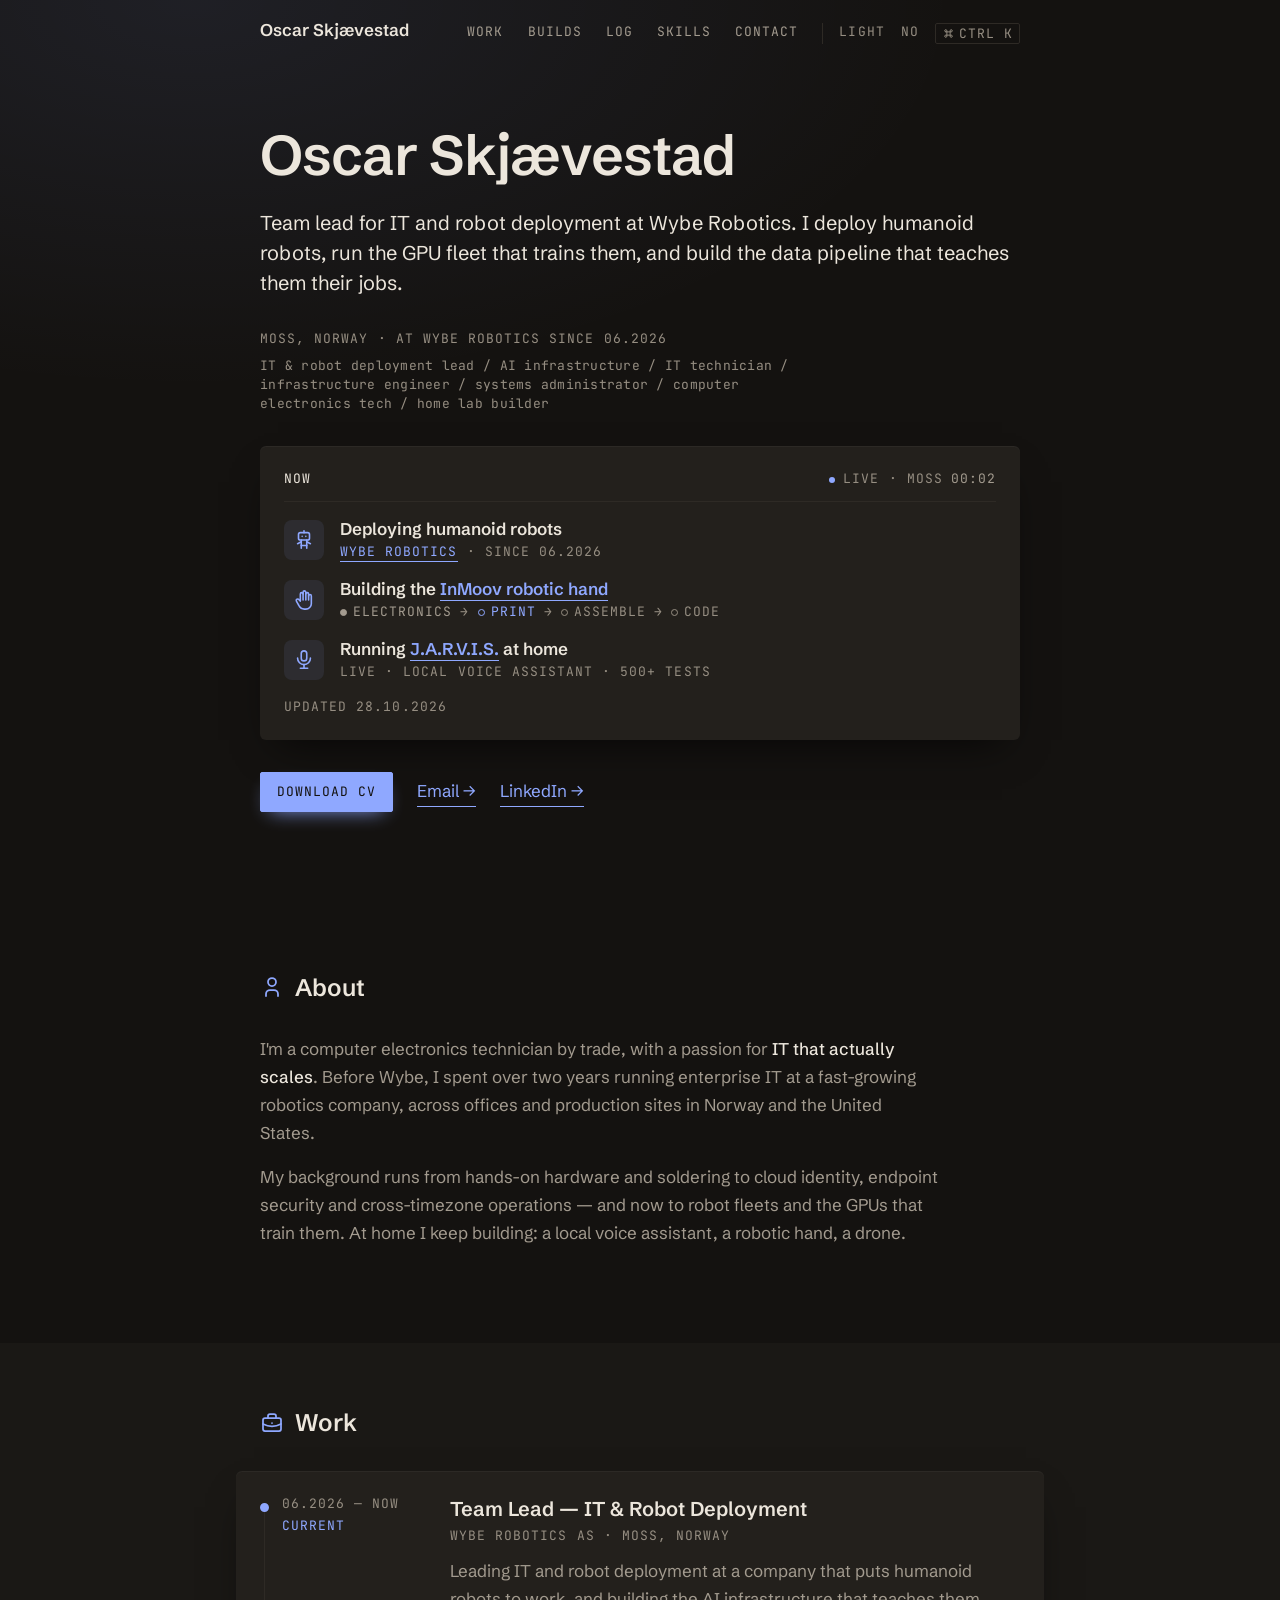
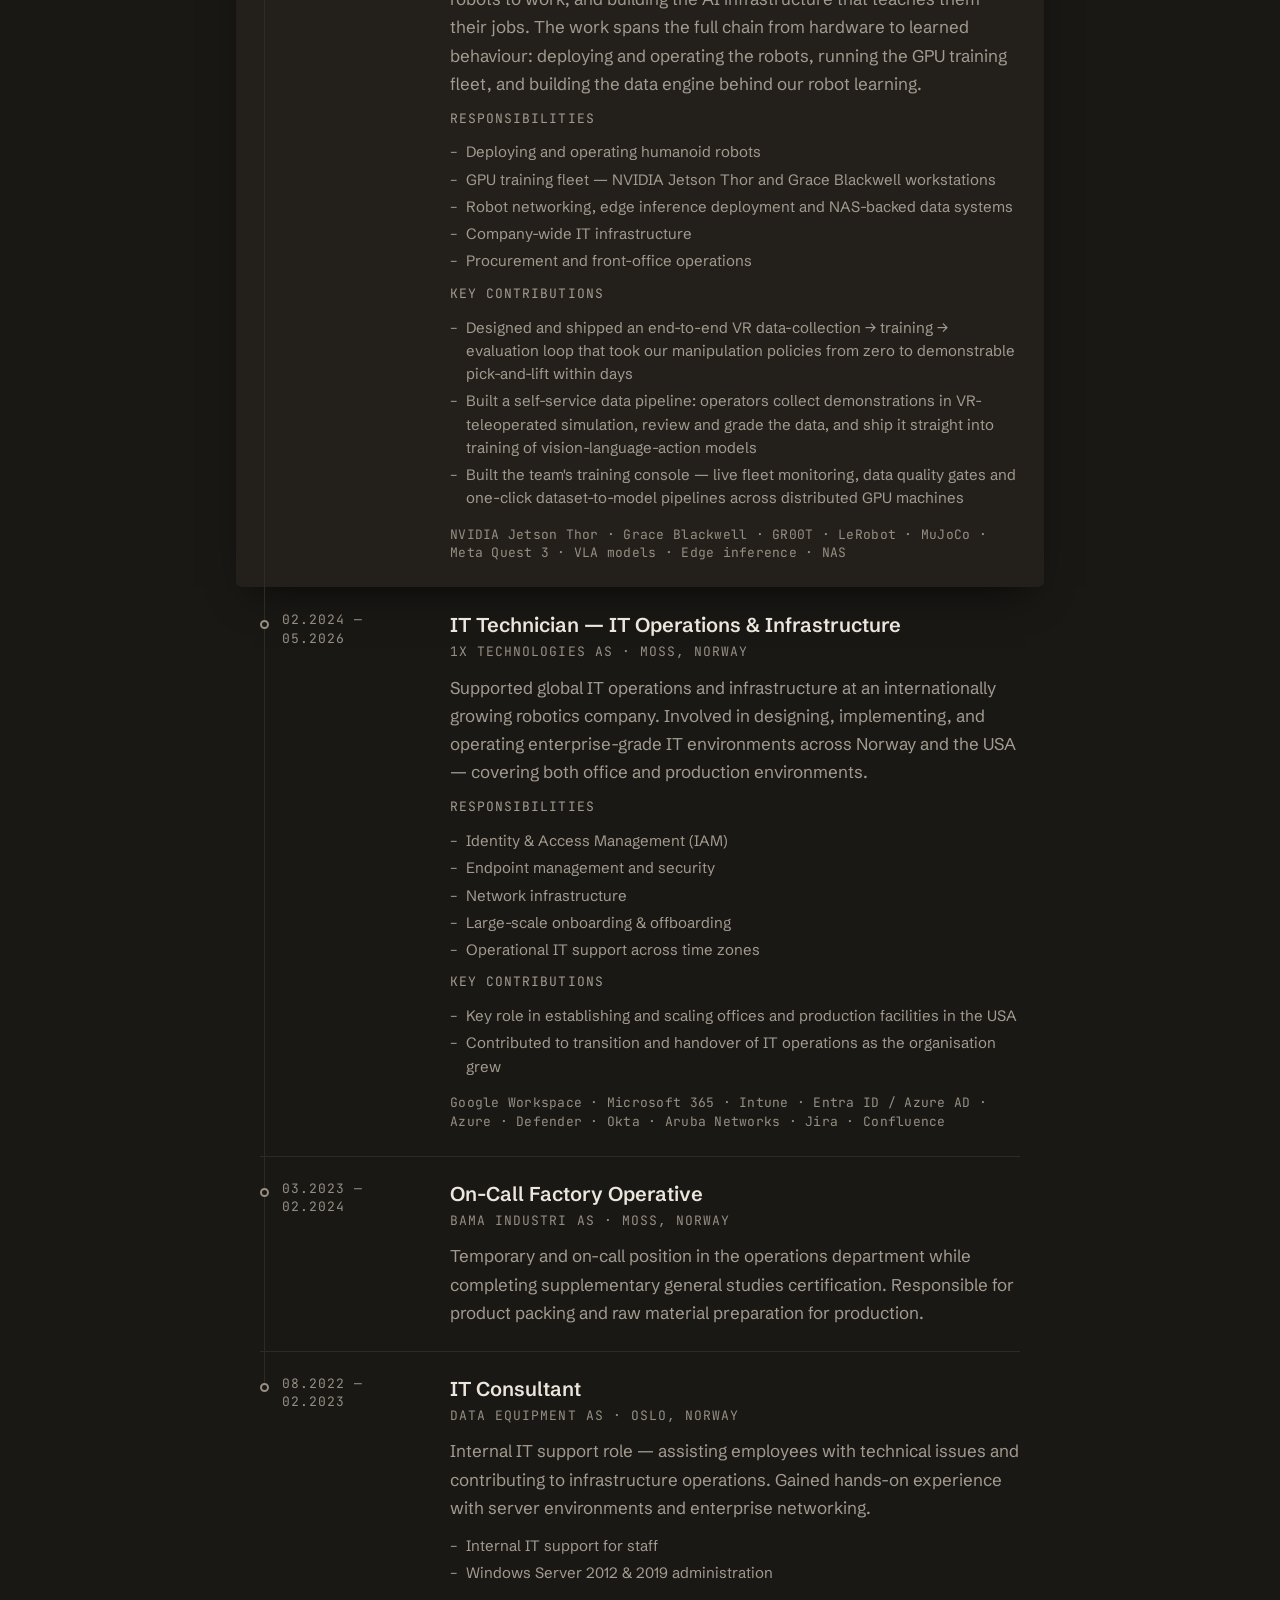
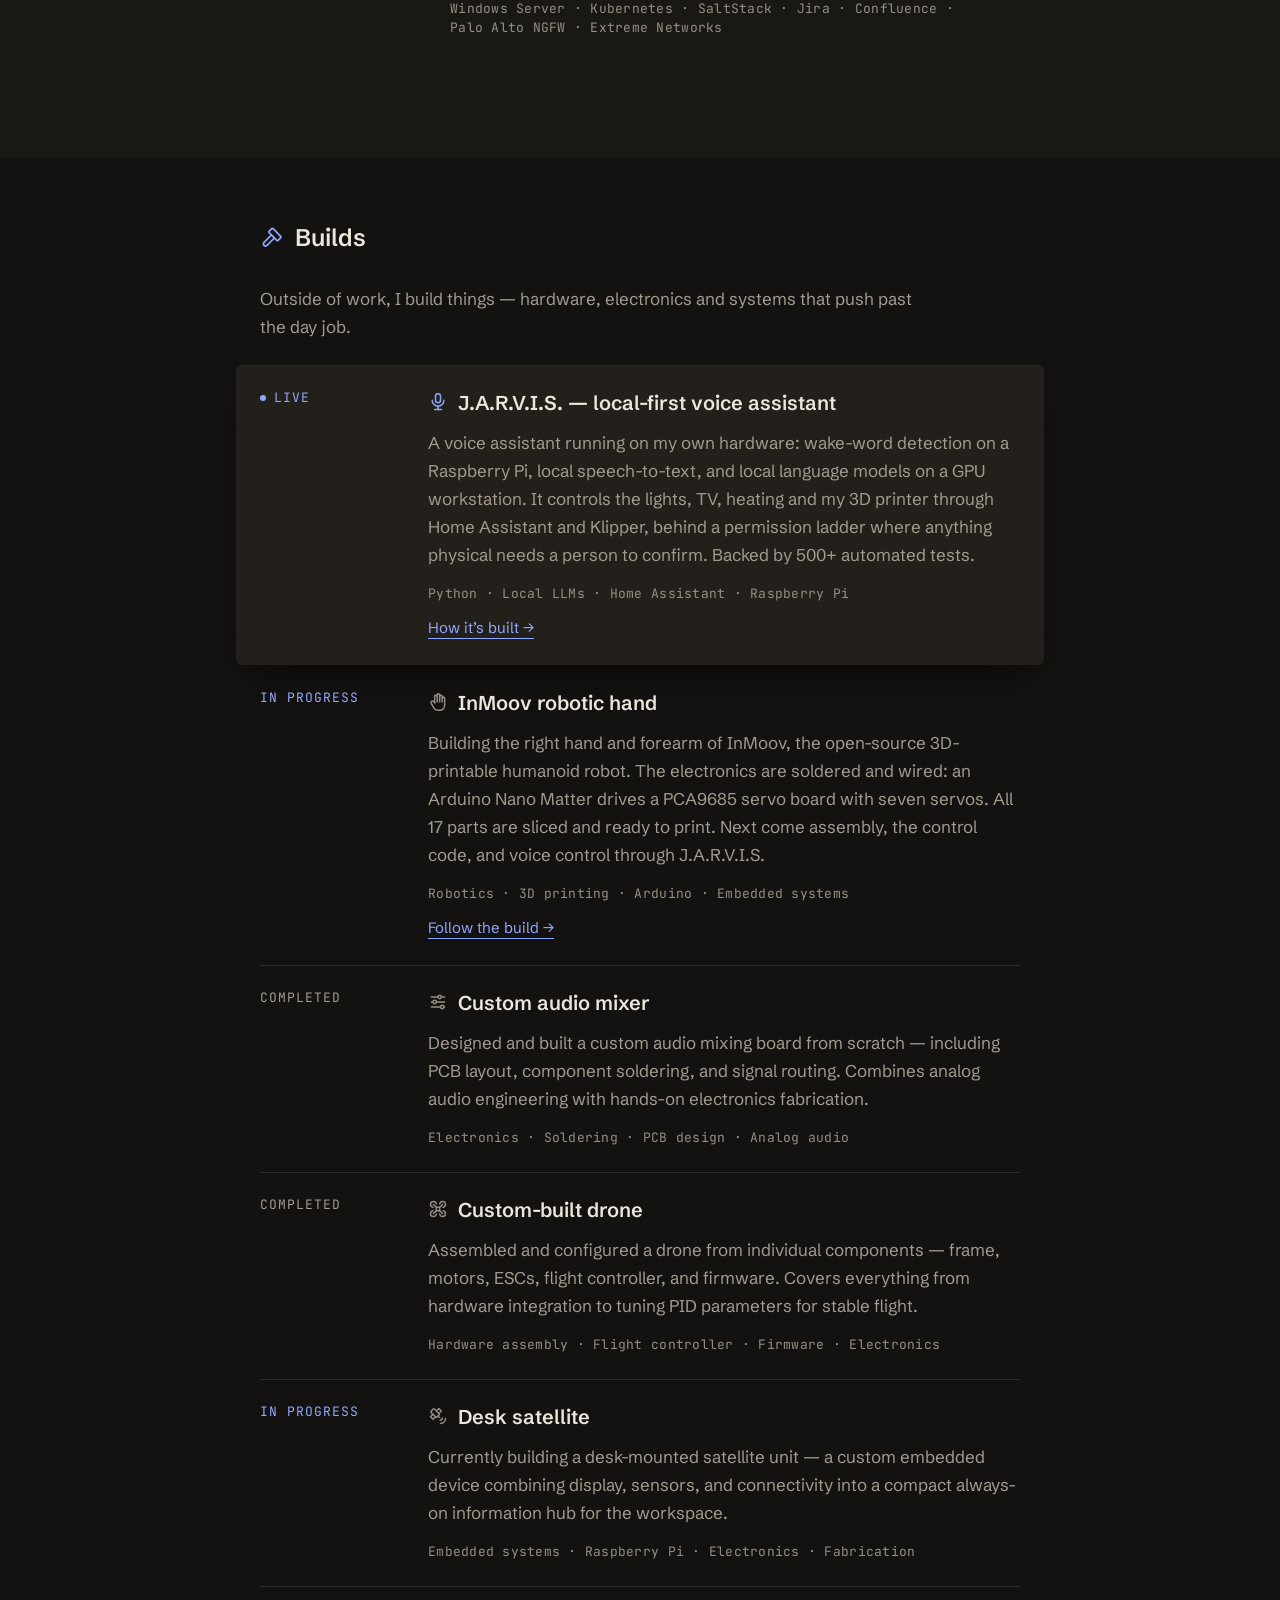
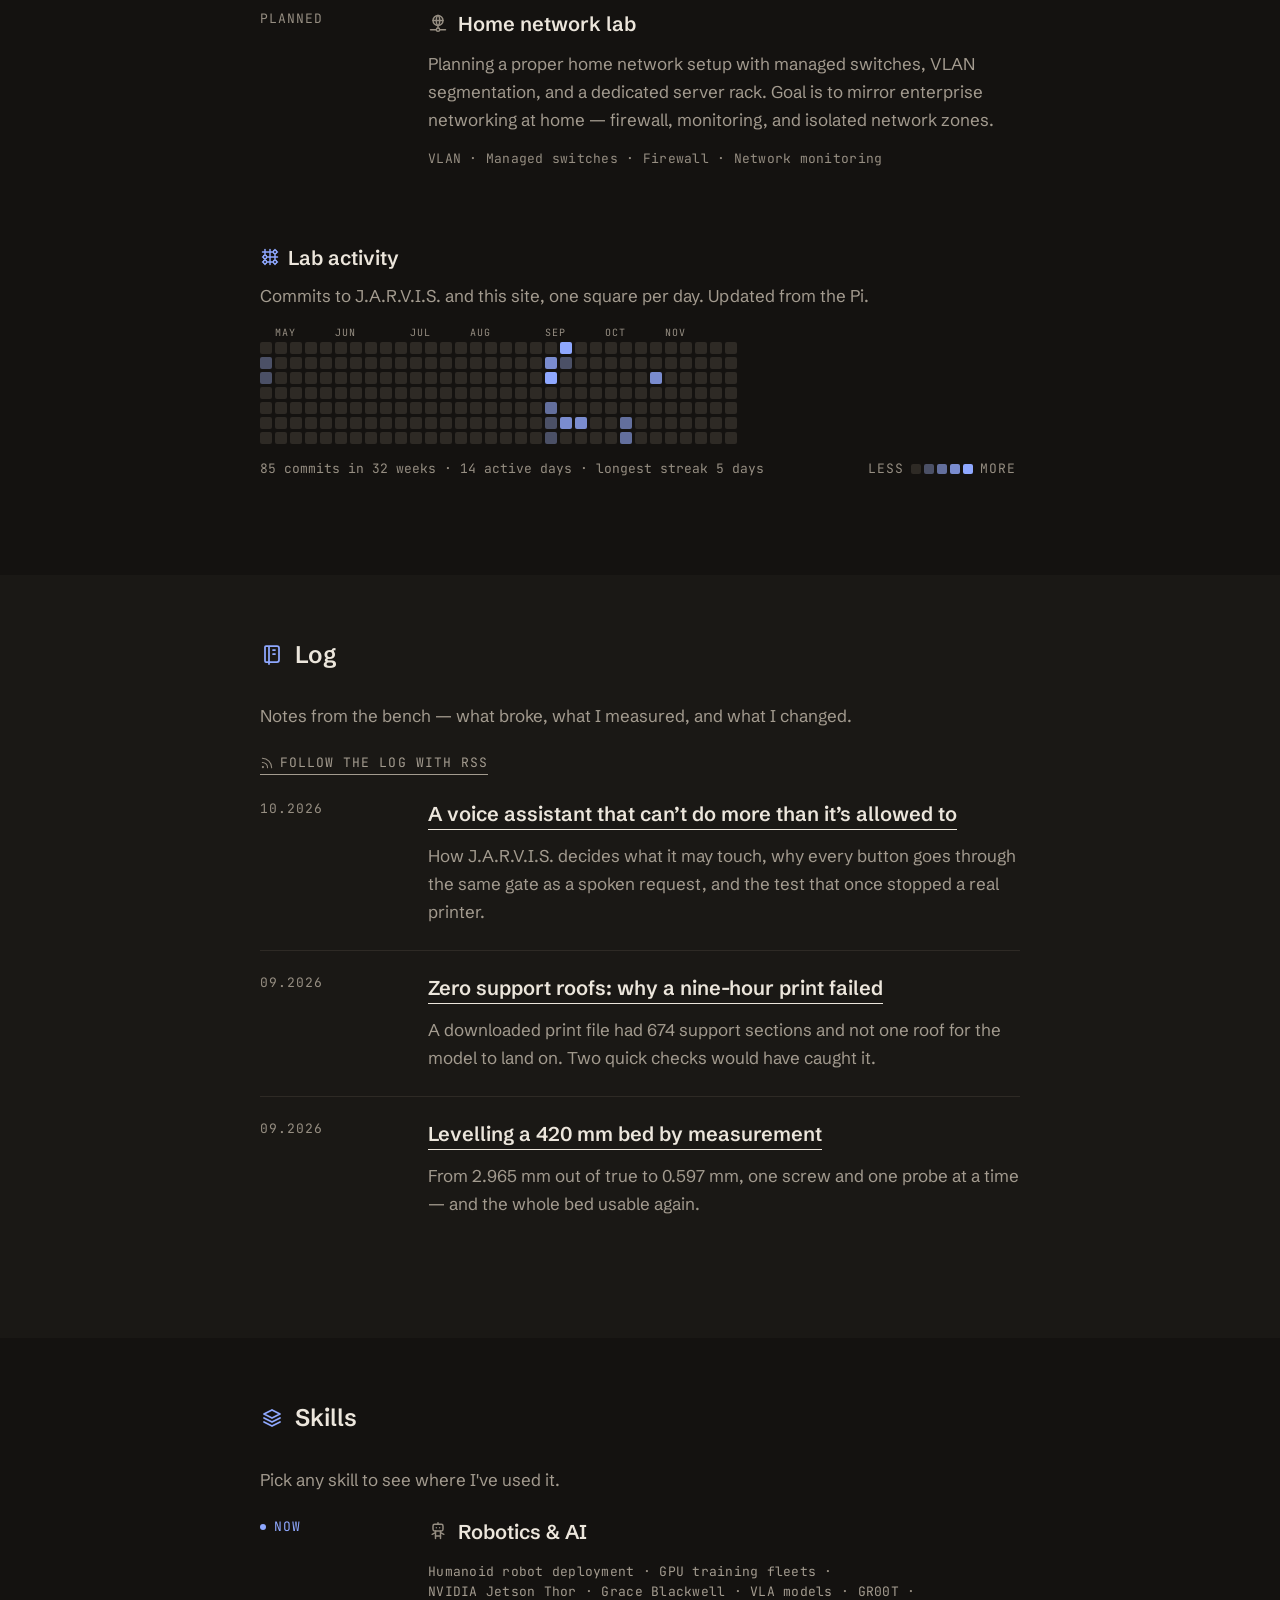
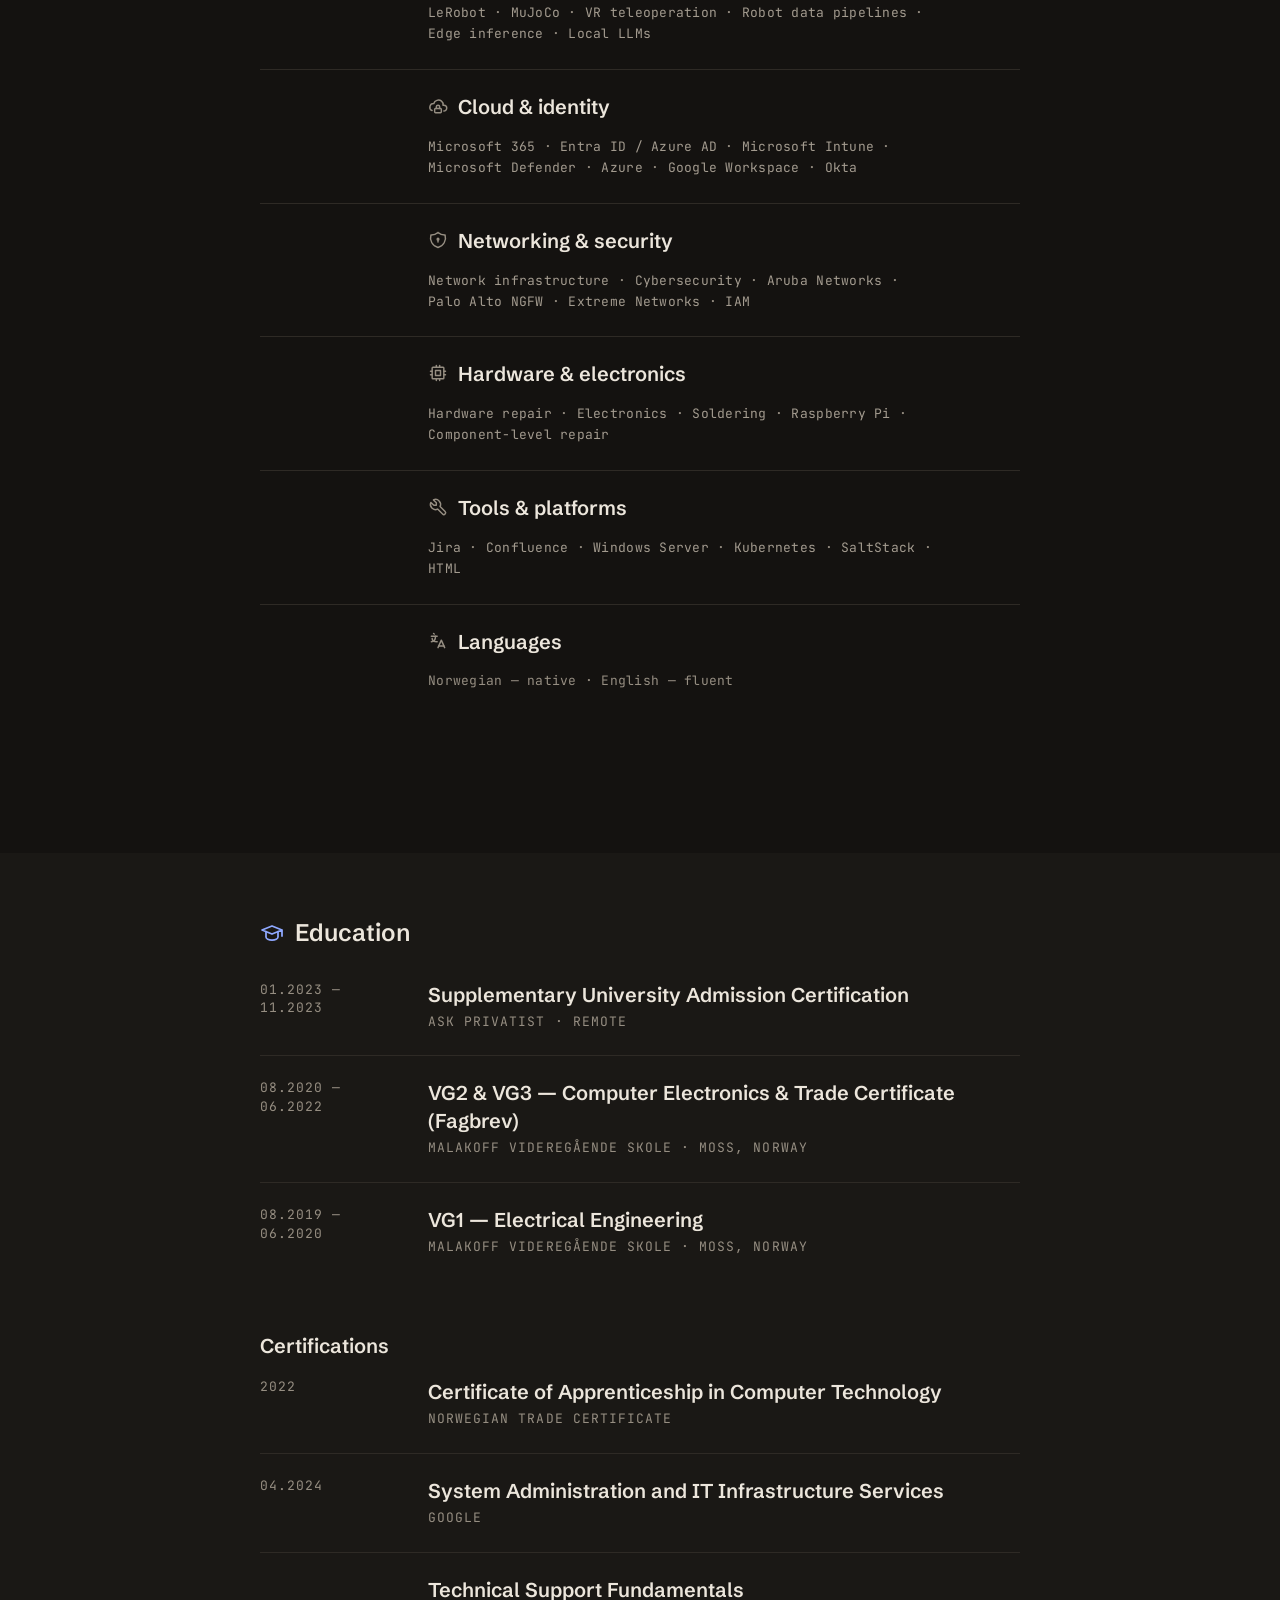
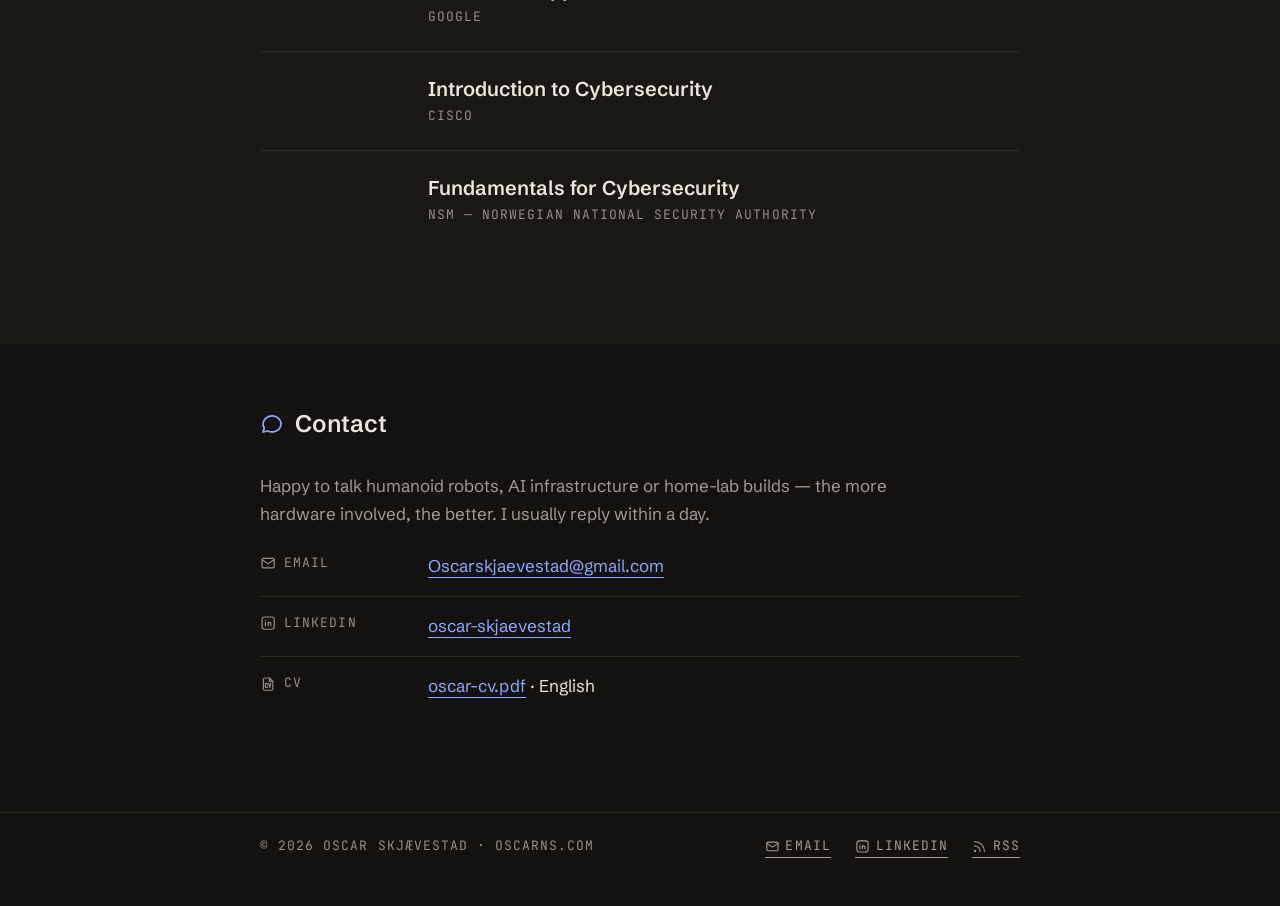
==== commit 23a08e98: "A 3D hand, and a page for the RSS link - The InMoov hand is now a lit 3D model in WebGL (rounded seg" ====
--- a/index.html
+++ b/index.html
@@ -46,7 +46,7 @@
   <link rel="preconnect" href="https://fonts.googleapis.com" />
   <link rel="preconnect" href="https://fonts.gstatic.com" crossorigin />
   <link href="https://fonts.googleapis.com/css2?family=JetBrains+Mono:wght@400;500&family=Schibsted+Grotesk:wght@400;500;600;700&display=swap" rel="stylesheet" />
-  <link rel="stylesheet" href="style.css?v=2026-10-28.5" />
+  <link rel="stylesheet" href="style.css?v=2026-10-28.6" />
 </head>
 <body>
 <!-- Icons: Tabler Icons (MIT), https://tabler.io/icons -->
@@ -301,7 +301,7 @@
     <div class="wrap">
       <h2 id="log-title"><span class="ico"><svg class="tabler" aria-hidden="true" focusable="false" xmlns="http://www.w3.org/2000/svg" viewBox="0 0 24 24" fill="none" stroke="currentColor" stroke-linecap="round" stroke-linejoin="round" ><path d="M6 4h11a2 2 0 0 1 2 2v12a2 2 0 0 1 -2 2h-11a1 1 0 0 1 -1 -1v-14a1 1 0 0 1 1 -1m3 0v18" /><path d="M13 8l2 0" /><path d="M13 12l2 0" /></svg></span><span lang="en">Log</span><span lang="nb">Logg</span></h2>
       <p class="section-intro" lang="en">Notes from the bench — what broke, what I measured, and what I changed.</p><p class="section-intro" lang="nb">Notater fra arbeidsbenken — hva som gikk galt, hva jeg målte, og hva jeg endret.</p>
-      <p class="mono log-feed"><a href="feed.xml"><span class="ico"><svg class="tabler" aria-hidden="true" focusable="false" xmlns="http://www.w3.org/2000/svg" viewBox="0 0 24 24" fill="none" stroke="currentColor" stroke-linecap="round" stroke-linejoin="round" ><path d="M4 19a1 1 0 1 0 2 0a1 1 0 1 0 -2 0" /><path d="M4 4a16 16 0 0 1 16 16" /><path d="M4 11a9 9 0 0 1 9 9" /></svg></span><span lang="en">Follow the log with RSS</span><span lang="nb">Følg loggen med RSS</span></a></p>
+      <p class="mono log-feed"><a href="log/follow.html"><span class="ico"><svg class="tabler" aria-hidden="true" focusable="false" xmlns="http://www.w3.org/2000/svg" viewBox="0 0 24 24" fill="none" stroke="currentColor" stroke-linecap="round" stroke-linejoin="round" ><path d="M4 19a1 1 0 1 0 2 0a1 1 0 1 0 -2 0" /><path d="M4 4a16 16 0 0 1 16 16" /><path d="M4 11a9 9 0 0 1 9 9" /></svg></span><span lang="en">Follow the log with RSS</span><span lang="nb">Følg loggen med RSS</span></a></p>
       <div class="entries">
         <article class="entry log-row">
           <div class="entry-gutter"><span class="mono">10.2026</span></div>
@@ -485,11 +485,11 @@
     <p class="mono footer-links">
       <a href="mailto:Oscarskjaevestad@gmail.com"><span class="ico"><svg class="tabler" aria-hidden="true" focusable="false" xmlns="http://www.w3.org/2000/svg" viewBox="0 0 24 24" fill="none" stroke="currentColor" stroke-linecap="round" stroke-linejoin="round" ><path d="M3 7a2 2 0 0 1 2 -2h14a2 2 0 0 1 2 2v10a2 2 0 0 1 -2 2h-14a2 2 0 0 1 -2 -2v-10" /><path d="M3 7l9 6l9 -6" /></svg></span><span lang="en">Email</span><span lang="nb">E-post</span></a>
       <a href="https://linkedin.com/in/oscar-skjaevestad" target="_blank" rel="noopener"><span class="ico"><svg class="tabler" aria-hidden="true" focusable="false" xmlns="http://www.w3.org/2000/svg" viewBox="0 0 24 24" fill="none" stroke="currentColor" stroke-linecap="round" stroke-linejoin="round" ><path d="M8 11v5" /><path d="M8 8v.01" /><path d="M12 16v-5" /><path d="M16 16v-3a2 2 0 1 0 -4 0" /><path d="M3 7a4 4 0 0 1 4 -4h10a4 4 0 0 1 4 4v10a4 4 0 0 1 -4 4h-10a4 4 0 0 1 -4 -4l0 -10" /></svg></span>LinkedIn</a>
-      <a href="feed.xml"><span class="ico"><svg class="tabler" aria-hidden="true" focusable="false" xmlns="http://www.w3.org/2000/svg" viewBox="0 0 24 24" fill="none" stroke="currentColor" stroke-linecap="round" stroke-linejoin="round" ><path d="M4 19a1 1 0 1 0 2 0a1 1 0 1 0 -2 0" /><path d="M4 4a16 16 0 0 1 16 16" /><path d="M4 11a9 9 0 0 1 9 9" /></svg></span>RSS</a>
+      <a href="log/follow.html"><span class="ico"><svg class="tabler" aria-hidden="true" focusable="false" xmlns="http://www.w3.org/2000/svg" viewBox="0 0 24 24" fill="none" stroke="currentColor" stroke-linecap="round" stroke-linejoin="round" ><path d="M4 19a1 1 0 1 0 2 0a1 1 0 1 0 -2 0" /><path d="M4 4a16 16 0 0 1 16 16" /><path d="M4 11a9 9 0 0 1 9 9" /></svg></span>RSS</a>
     </p>
   </div>
 </footer>
 
-<script src="site.js?v=2026-10-28.5"></script>
+<script src="site.js?v=2026-10-28.6"></script>
 </body>
 </html>
--- a/style.css
+++ b/style.css
@@ -909,6 +909,8 @@
 html:not(.js) .lab-demo, html:not(.js) .part-viewer { display: none; }
 
 .lab-demo { margin-top: var(--s-12); }
+.lab-demo h2 { display: flex; align-items: center; gap: var(--s-2); }
+.lab-demo h2 .ico { width: 1em; height: 1em; flex: none; }
 .lab-demo h2 .ico, .activity-title .ico, .part-viewer figcaption .ico { color: var(--signal); }
 .lab-note { color: var(--text-faint); font-size: var(--fs-xs); }
 .psst { margin-top: var(--s-8); }
@@ -934,12 +936,17 @@
   border-radius: var(--radius-panel);
   box-shadow: var(--shadow);
 }
-.hand-svg { width: 100%; max-width: 300px; height: auto; display: block; margin: 0 auto; }
-.hand-palm, .hand-arm { fill: var(--bg-alt); stroke: var(--rule); stroke-width: 2; }
-.hand-seg { stroke: var(--bg); stroke-width: 2.5; }
-.hand-seg.pad  { fill: color-mix(in srgb, var(--signal) 32%, var(--bg-alt)); }
-.hand-seg.edge { fill: color-mix(in srgb, var(--signal) 55%, var(--bg-alt)); }
-.hand-seg.back { fill: color-mix(in srgb, var(--signal) 80%, var(--bg-alt)); }
+.hand-stage {
+  position: relative;
+  aspect-ratio: 4 / 5;
+  border-radius: var(--radius-panel);
+  background: radial-gradient(ellipse 70% 60% at 50% 45%, var(--wash), transparent 75%), var(--bg-alt);
+  overflow: hidden;
+}
+.hand-canvas { width: 100%; height: 100%; display: block; cursor: grab; touch-action: pan-y; }
+.hand-canvas:active { cursor: grabbing; }
+.no-webgl .hand-fallback { display: grid; }
+.no-webgl .hand-canvas { visibility: hidden; }
 .hand-controls { display: grid; gap: var(--s-3); }
 .hand-slider {
   display: grid;
@@ -1069,7 +1076,15 @@
 .act-legend { display: inline-flex; align-items: center; gap: 3px; }
 .act-legend .act-cell { --cell: 10px; }
 .act-legend > span[lang] { margin: 0 4px; }
-.log-feed { margin-top: var(--s-3); font-size: var(--fs-xs); }
+.log-feed { margin: var(--s-3) 0 var(--s-6); font-size: var(--fs-xs); }
+.feed-copy {
+  display: flex; align-items: center; gap: var(--s-3); flex-wrap: wrap;
+  margin-top: var(--s-4); padding: var(--s-3) var(--s-4);
+  background: var(--surface); border-radius: var(--radius-panel); box-shadow: var(--shadow);
+}
+.article .feed-url { flex: 1; min-width: 0; overflow-wrap: anywhere; background: none; padding: 0; color: var(--text); }
+.article .feed-list li { display: flex; justify-content: space-between; gap: var(--s-4); }
+.feed-list .mono { color: var(--text-faint); font-size: var(--fs-xs); white-space: nowrap; }
 .log-feed a { display: inline-flex; align-items: center; gap: 6px; color: var(--text-dim); }
 .log-feed a:hover { color: var(--signal); }
 .log-feed .ico { width: 14px; height: 14px; }
@@ -1101,7 +1116,7 @@
 
 @media (max-width: 640px) {
   .hand-wrap { grid-template-columns: 1fr; padding: var(--s-4); }
-  .hand-svg { max-width: 220px; }
+  .hand-stage { aspect-ratio: 1 / 1; }
   .hand-slider { grid-template-columns: 5.5rem 1fr 2.75rem; }
   .try-panel { padding: var(--s-4); }
   .viewer-stage { aspect-ratio: 1 / 1; }
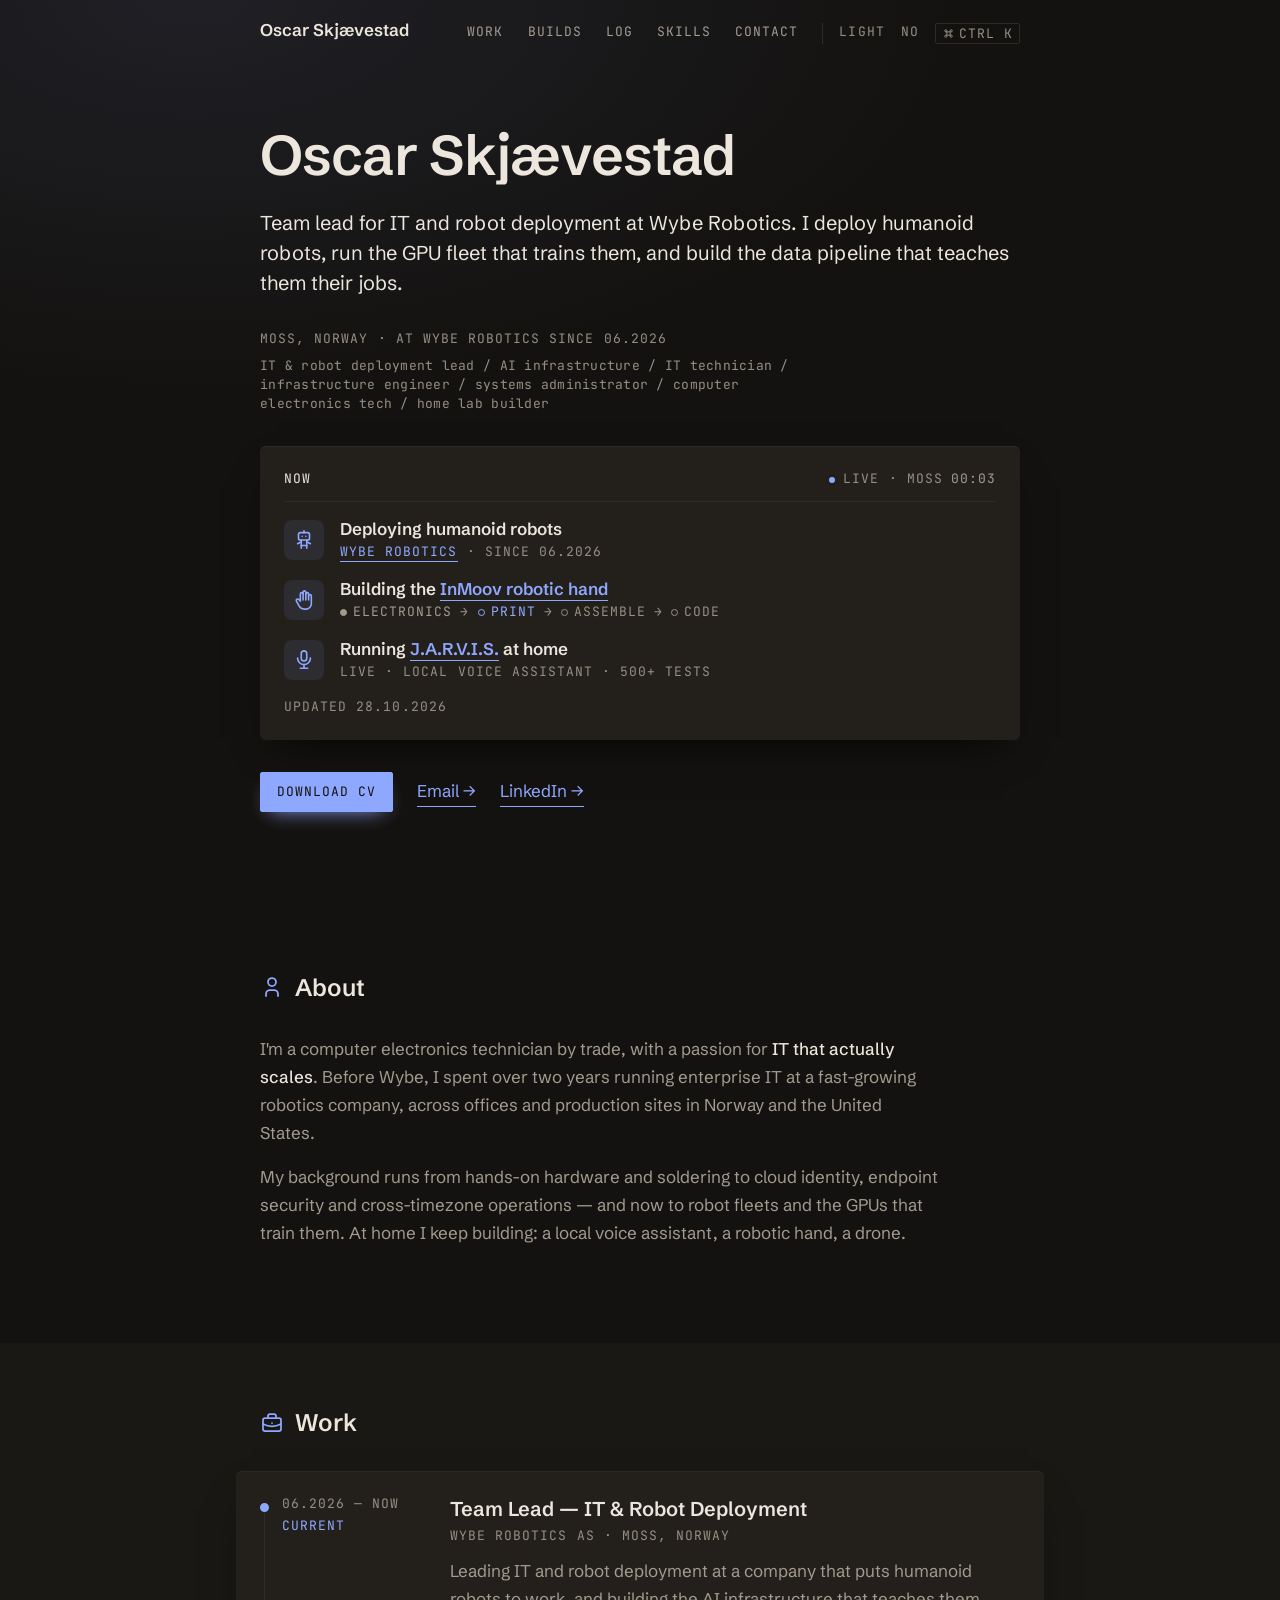
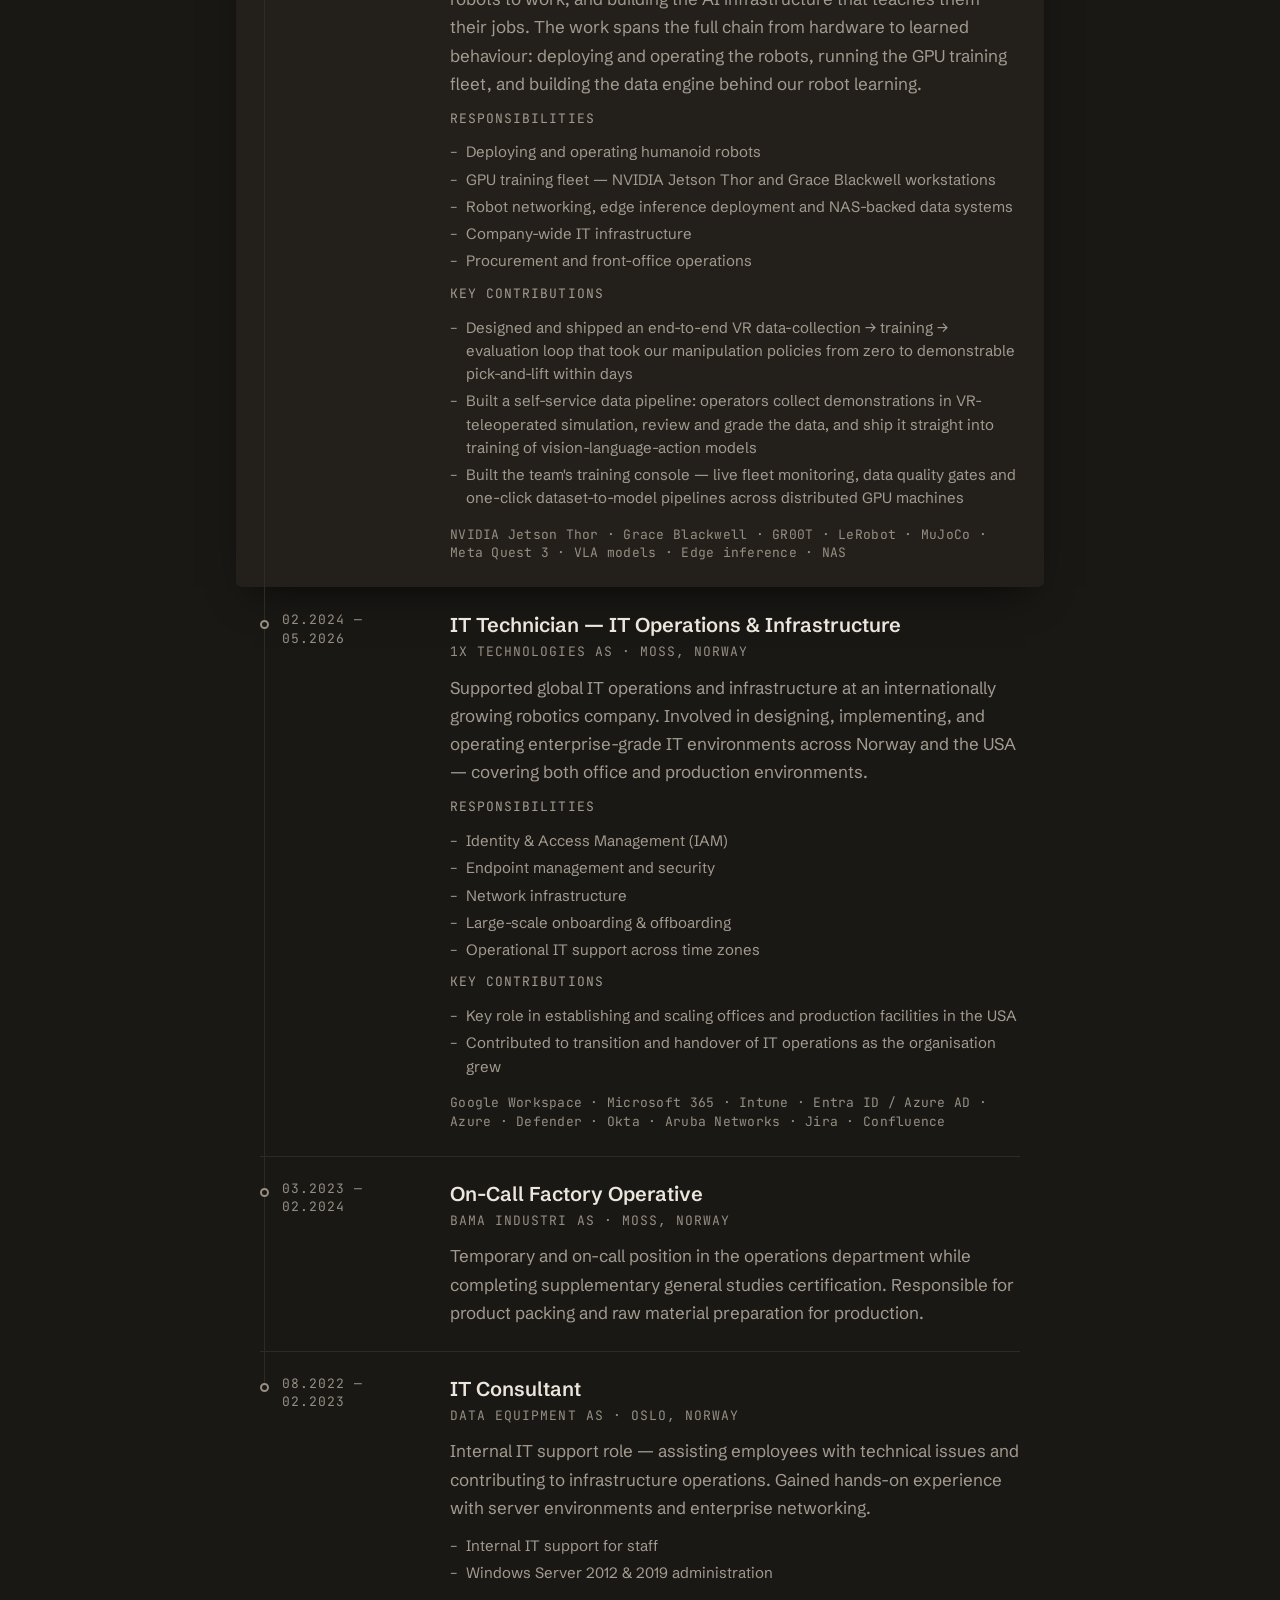
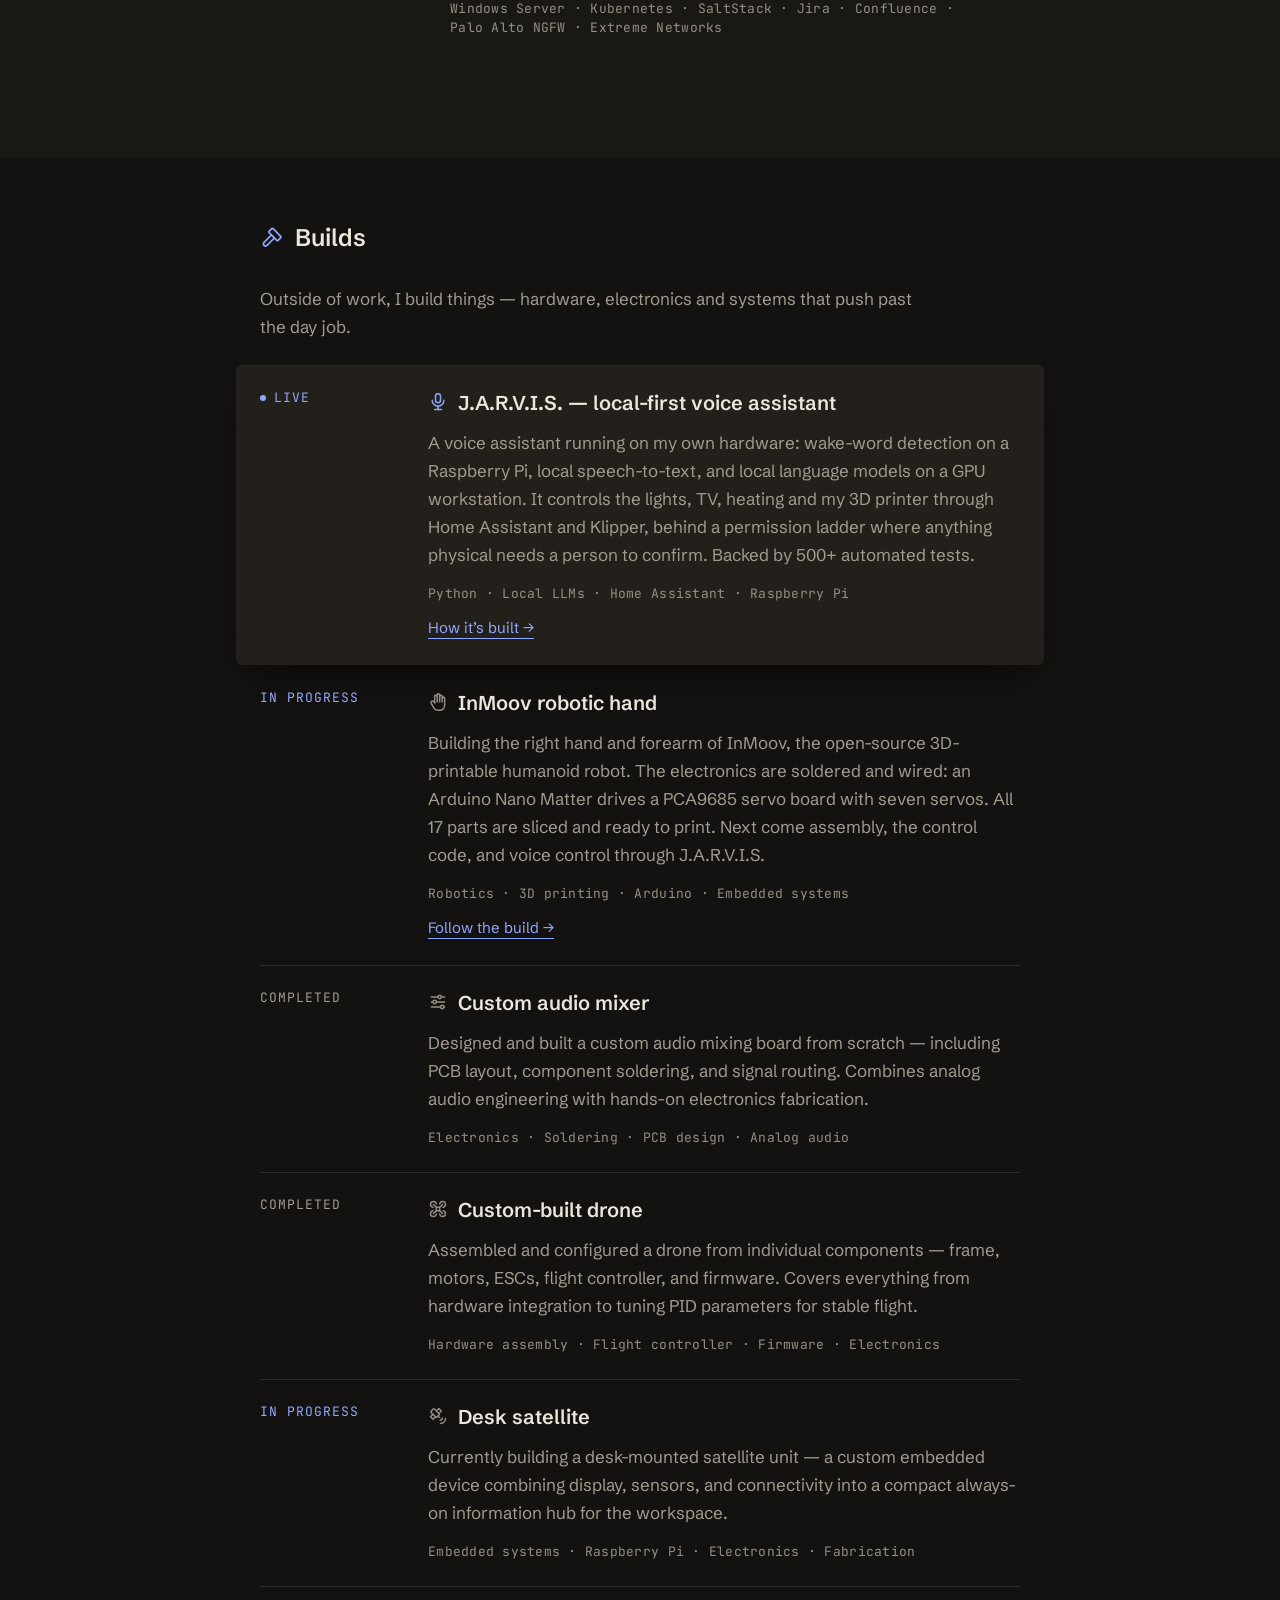
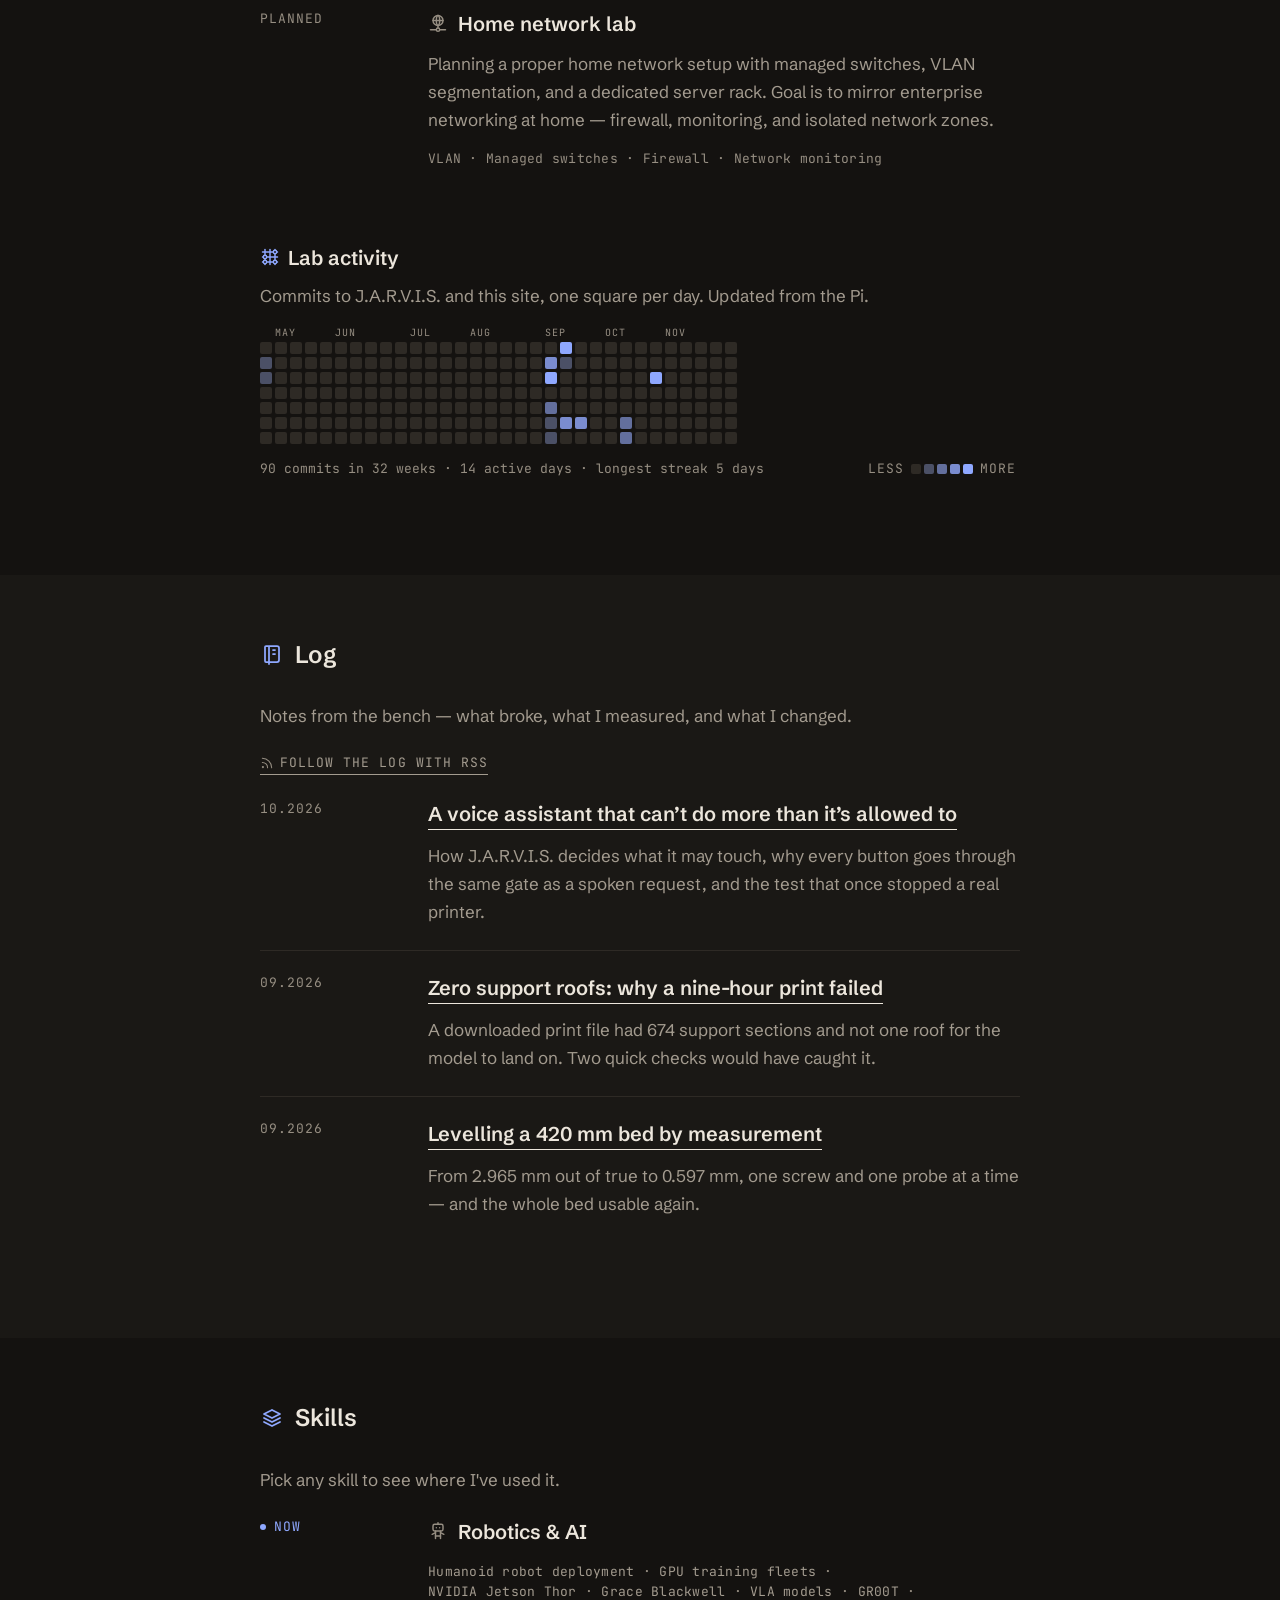
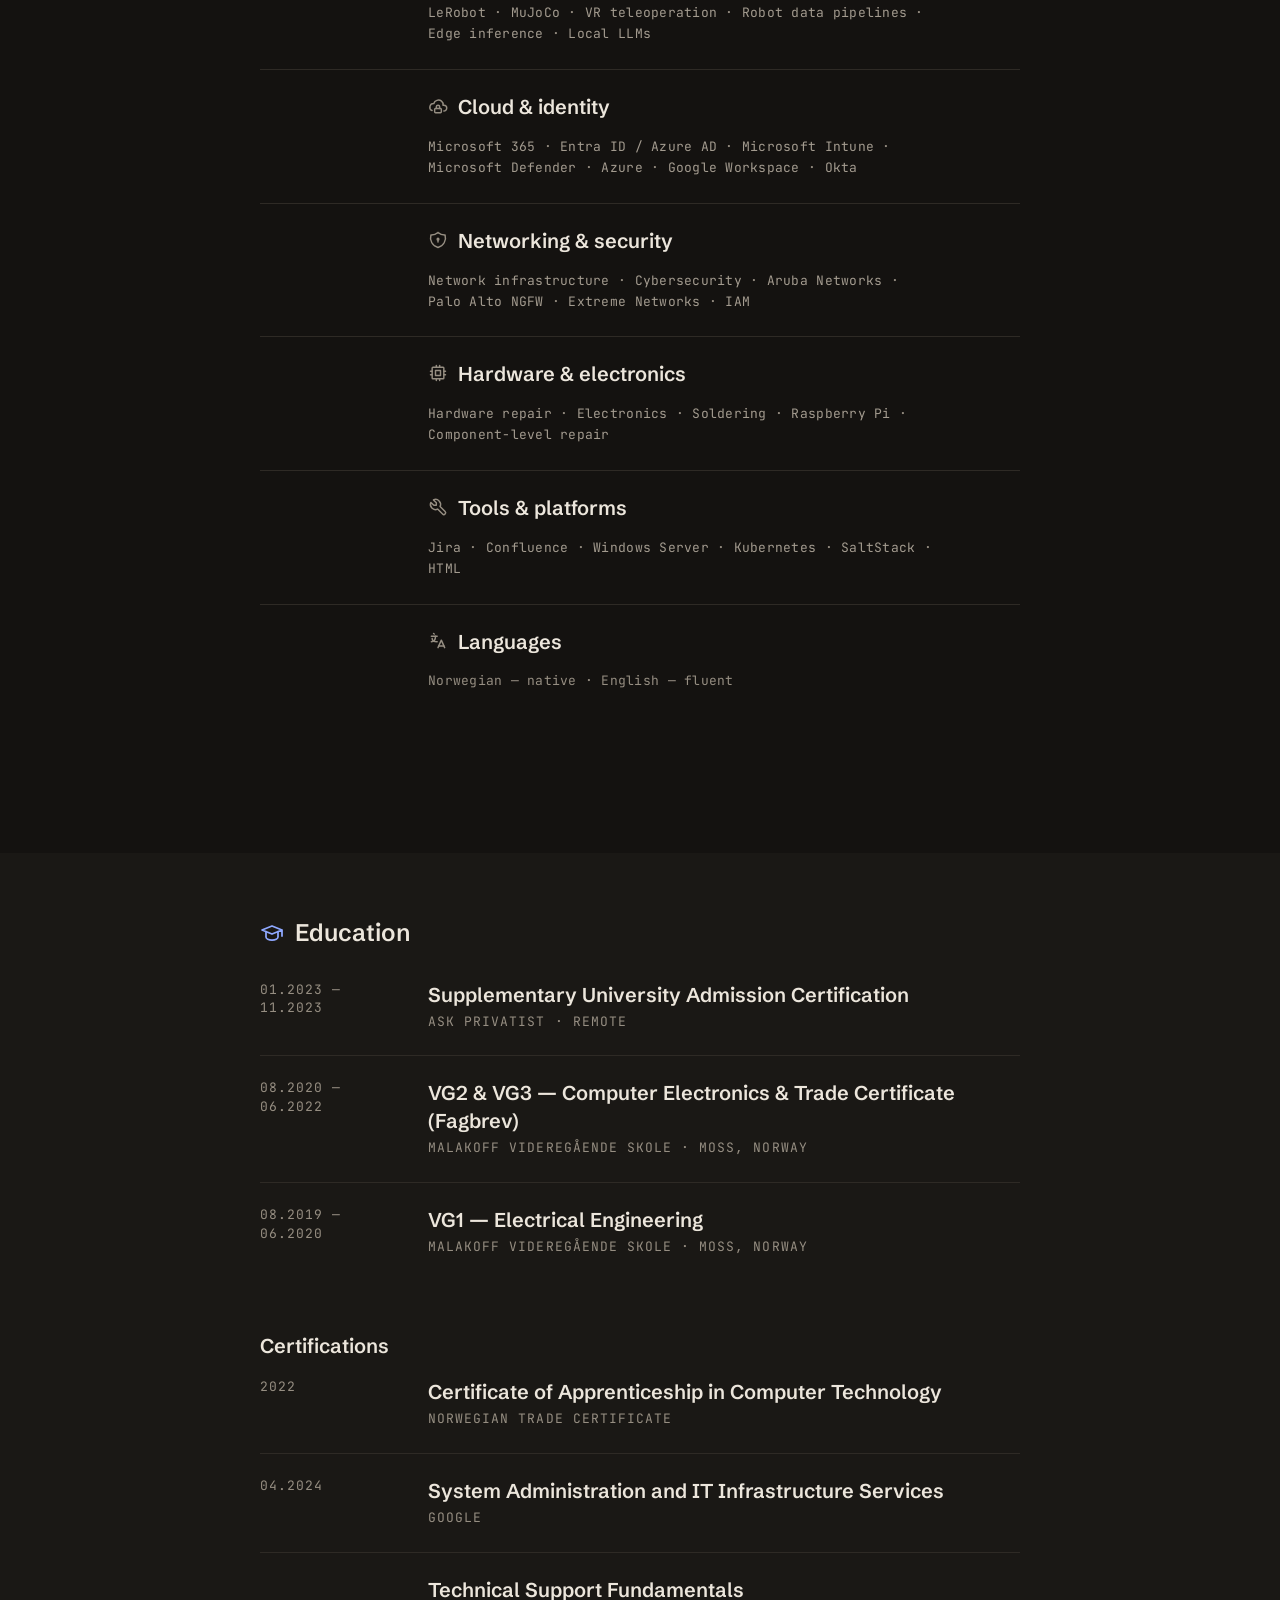
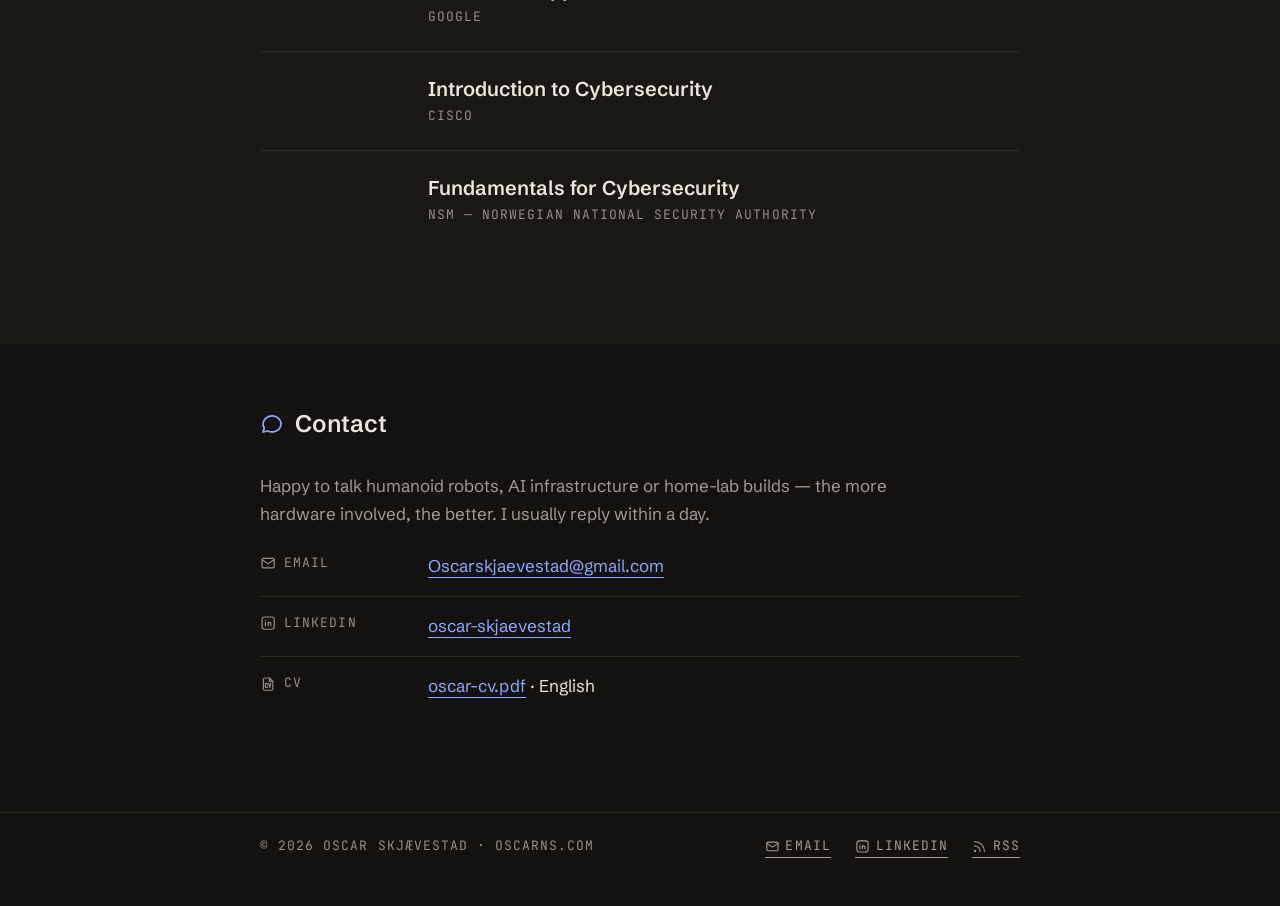
==== commit 56bfa233: "The hand, rebuilt as a real InMoov From a research pass over the InMoov build tutorials, the officia" ====
--- a/index.html
+++ b/index.html
@@ -46,7 +46,7 @@
   <link rel="preconnect" href="https://fonts.googleapis.com" />
   <link rel="preconnect" href="https://fonts.gstatic.com" crossorigin />
   <link href="https://fonts.googleapis.com/css2?family=JetBrains+Mono:wght@400;500&family=Schibsted+Grotesk:wght@400;500;600;700&display=swap" rel="stylesheet" />
-  <link rel="stylesheet" href="style.css?v=2026-10-28.6" />
+  <link rel="stylesheet" href="style.css?v=2026-10-29.1" />
 </head>
 <body>
 <!-- Icons: Tabler Icons (MIT), https://tabler.io/icons -->
@@ -490,6 +490,6 @@
   </div>
 </footer>
 
-<script src="site.js?v=2026-10-28.6"></script>
+<script src="site.js?v=2026-10-29.1"></script>
 </body>
 </html>
--- a/style.css
+++ b/style.css
@@ -19,6 +19,7 @@
 
   --wash:         rgba(143, 168, 255, .09);
   --hover:        rgba(236, 230, 220, .035);
+  --hand-pool:    #29251f;
   --shadow:       inset 0 1px 0 rgba(255, 255, 255, .04), 0 18px 40px -18px rgba(0, 0, 0, .75);
   --shadow-hover: 0 16px 36px -20px rgba(0, 0, 0, .7);
 
@@ -67,6 +68,7 @@
 
   --wash:         rgba(39, 71, 184, .08);
   --hover:        rgba(29, 26, 22, .035);
+  --hand-pool:    #fbf8f1;
   --shadow:       inset 0 1px 0 rgba(255, 255, 255, .7), 0 18px 40px -20px rgba(70, 52, 28, .3);
   --shadow-hover: 0 16px 36px -22px rgba(70, 52, 28, .28);
 
@@ -927,7 +929,7 @@
 /* the hand */
 .hand-wrap {
   display: grid;
-  grid-template-columns: minmax(0, 1fr) minmax(0, 1.1fr);
+  grid-template-columns: minmax(0, 1.15fr) minmax(0, 1fr);
   gap: var(--s-6);
   align-items: center;
   margin-top: var(--s-6);
@@ -938,12 +940,18 @@
 }
 .hand-stage {
   position: relative;
-  aspect-ratio: 4 / 5;
+  aspect-ratio: 3 / 4;
   border-radius: var(--radius-panel);
-  background: radial-gradient(ellipse 70% 60% at 50% 45%, var(--wash), transparent 75%), var(--bg-alt);
+  /* a warm pool of light, not a blue halo, behind the white PLA */
+  background: radial-gradient(ellipse 62% 52% at 50% 36%, var(--hand-pool) 0%, transparent 72%), var(--bg-alt);
   overflow: hidden;
 }
-.hand-canvas { width: 100%; height: 100%; display: block; cursor: grab; touch-action: pan-y; }
+.hand-canvas {
+  width: 100%; height: 100%; display: block; cursor: grab; touch-action: pan-y;
+  /* the forearm runs out of the frame like a portrait crop */
+  -webkit-mask-image: linear-gradient(to top, transparent 0, #000 11%);
+  mask-image: linear-gradient(to top, transparent 0, #000 11%);
+}
 .hand-canvas:active { cursor: grabbing; }
 .no-webgl .hand-fallback { display: grid; }
 .no-webgl .hand-canvas { visibility: hidden; }
@@ -956,6 +964,9 @@
   font-size: var(--fs-xs);
 }
 .hand-slider .mono { color: var(--text-dim); }
+.hand-slider { transition: padding-left .3s var(--ease), box-shadow .3s var(--ease); }
+.hand-slider.is-active { padding-left: 6px; box-shadow: inset 2px 0 var(--signal); }
+.hand-slider.is-active > .mono { color: var(--text); }
 .hand-slider output { text-align: right; color: var(--text); font-variant-numeric: tabular-nums; }
 .hand-slider input, .try-option input { accent-color: var(--signal); }
 .hand-slider input { width: 100%; }
@@ -1108,6 +1119,15 @@
 .jarvis-wave { display: inline-flex; align-items: center; gap: 2px; height: 18px; flex: none; }
 .jarvis-wave i { display: block; width: 3px; height: 30%; border-radius: 2px; background: var(--signal); }
 .jarvis-toast.on .jarvis-wave i { animation: voice .9s ease-in-out 3; }
+.jarvis-toast.speaking .jarvis-wave i { animation: voice .9s ease-in-out infinite; }
+.jarvis-text { flex: 1; min-width: 0; }
+.jarvis-mute {
+  flex: none; align-self: center;
+  font-size: var(--fs-xs); color: var(--text-faint);
+  background: none; border: 1px solid var(--rule); border-radius: var(--radius);
+  padding: 2px 8px; cursor: pointer;
+}
+.jarvis-mute:hover { color: var(--text); border-color: var(--text-dim); }
 .jarvis-wave i:nth-child(2) { animation-delay: .1s !important; }
 .jarvis-wave i:nth-child(3) { animation-delay: .2s !important; }
 .jarvis-wave i:nth-child(4) { animation-delay: .3s !important; }
@@ -1116,7 +1136,7 @@
 
 @media (max-width: 640px) {
   .hand-wrap { grid-template-columns: 1fr; padding: var(--s-4); }
-  .hand-stage { aspect-ratio: 1 / 1; }
+  .hand-stage { aspect-ratio: 4 / 5; }
   .hand-slider { grid-template-columns: 5.5rem 1fr 2.75rem; }
   .try-panel { padding: var(--s-4); }
   .viewer-stage { aspect-ratio: 1 / 1; }
@@ -1142,7 +1162,7 @@
   :root, :root[data-theme="light"] {
     --bg: #ffffff; --bg-alt: #ffffff; --surface: #ffffff;
     --rule: #d6d0c6; --text: #16130f; --text-dim: #3d3832; --text-faint: #5d564d;
-    --signal: #2747b8; --shadow: none; --shadow-hover: none; --wash: transparent;
+    --signal: #2747b8; --shadow: none; --shadow-hover: none; --wash: transparent; --hand-pool: #fff;
   }
   html { font-size: 76%; }
   body { background: #fff !important; color: var(--text); line-height: 1.45; }
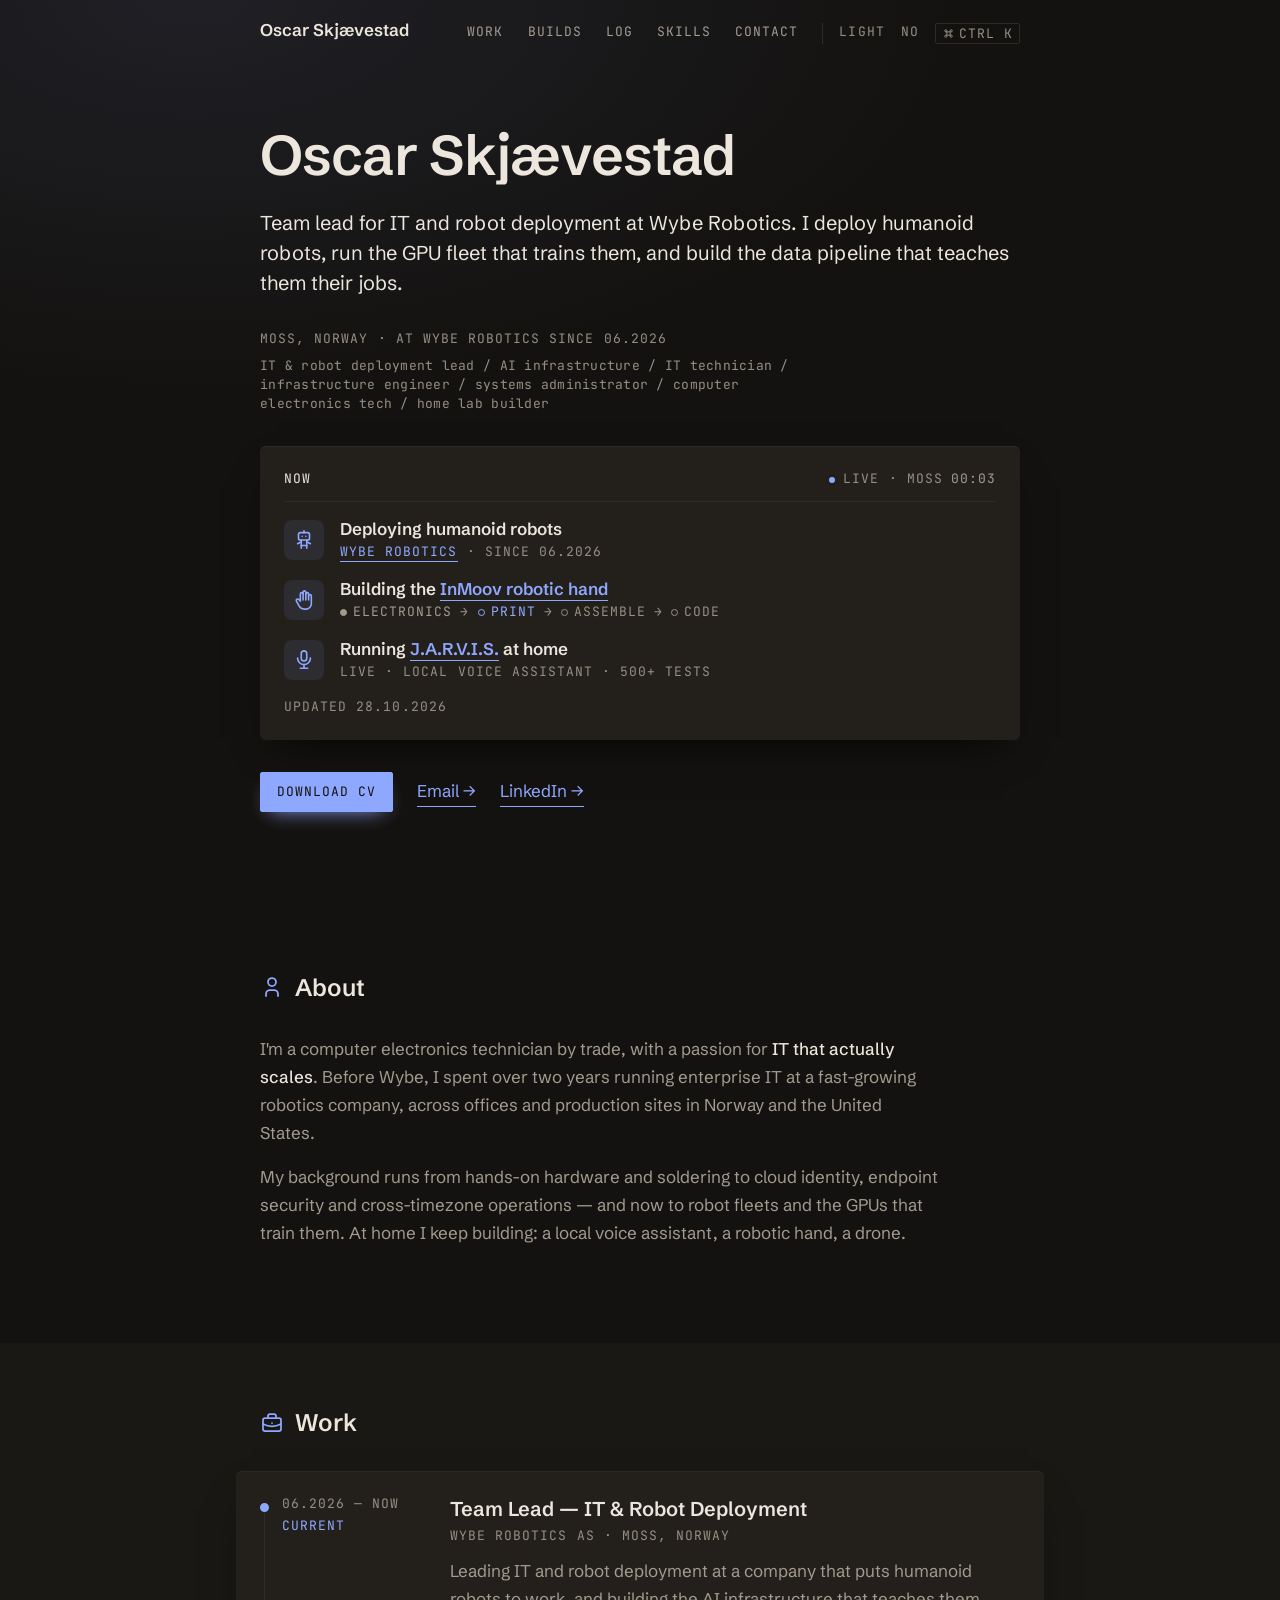
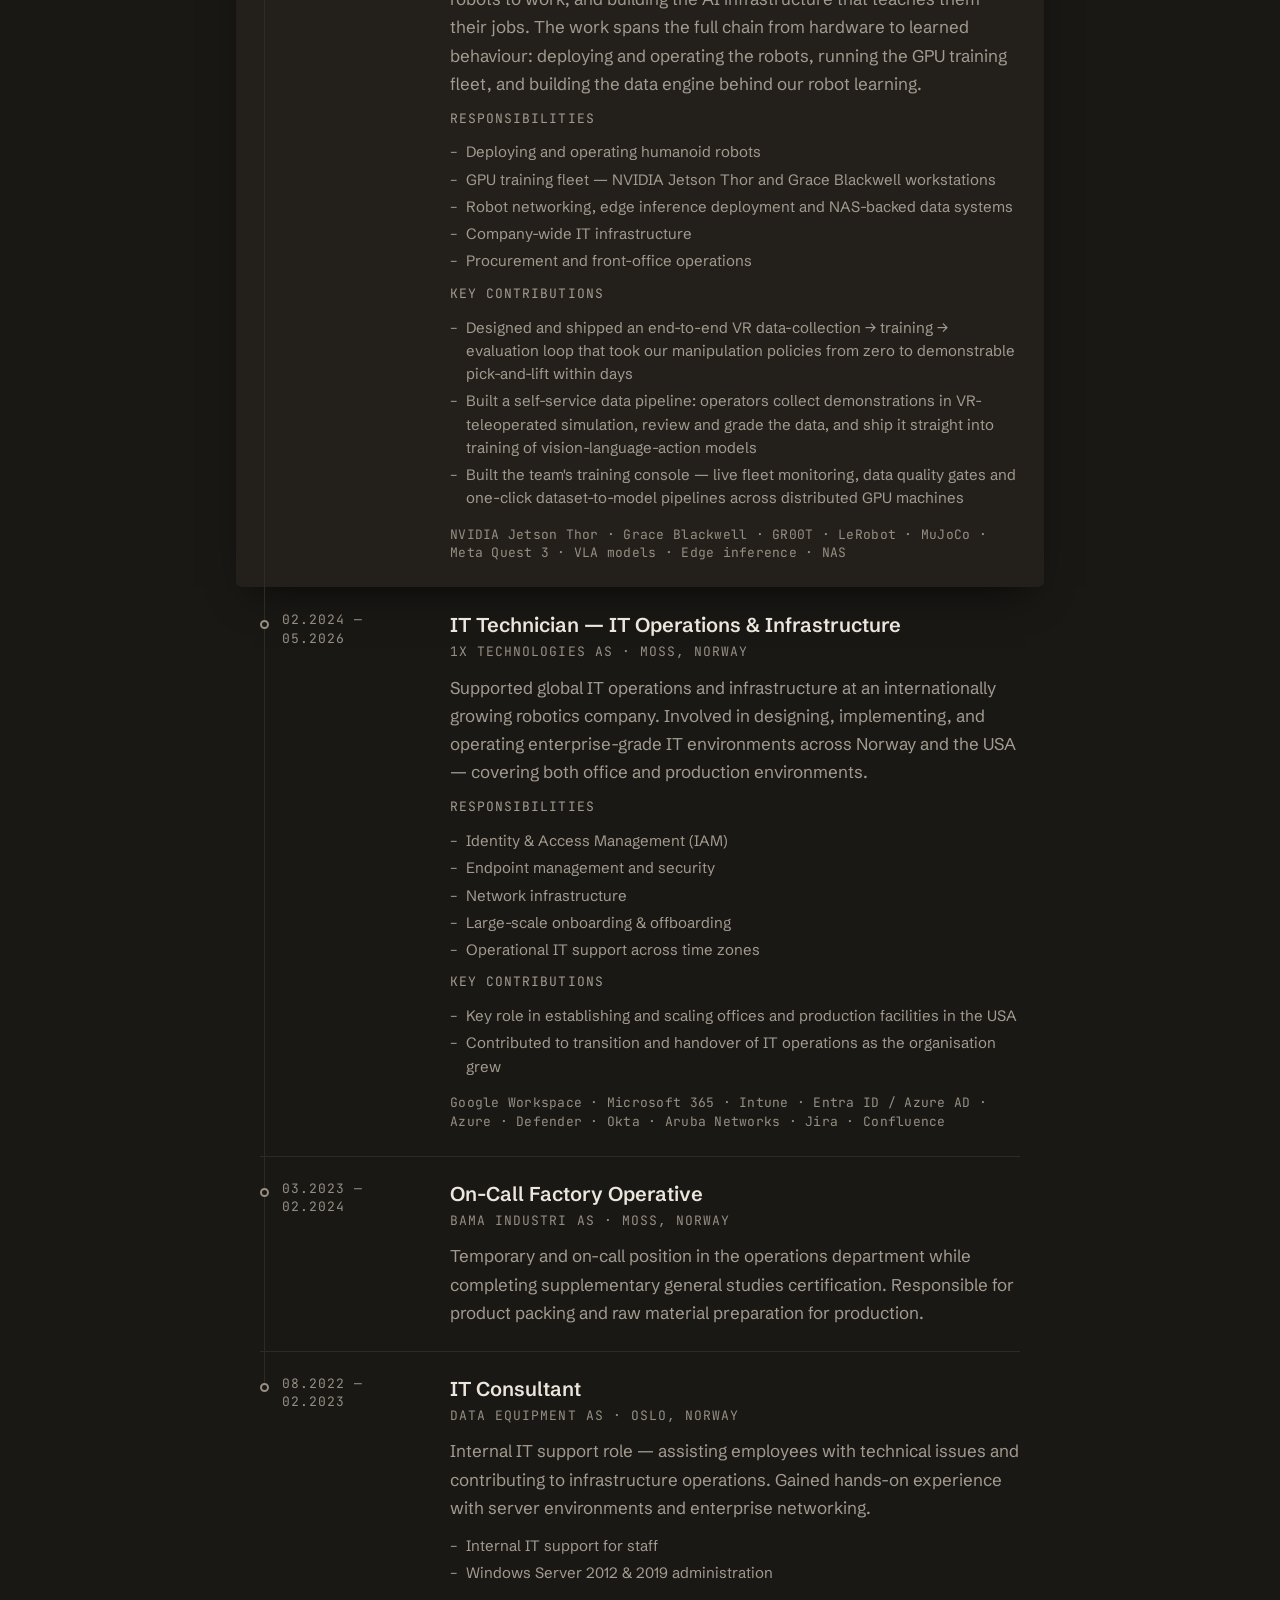
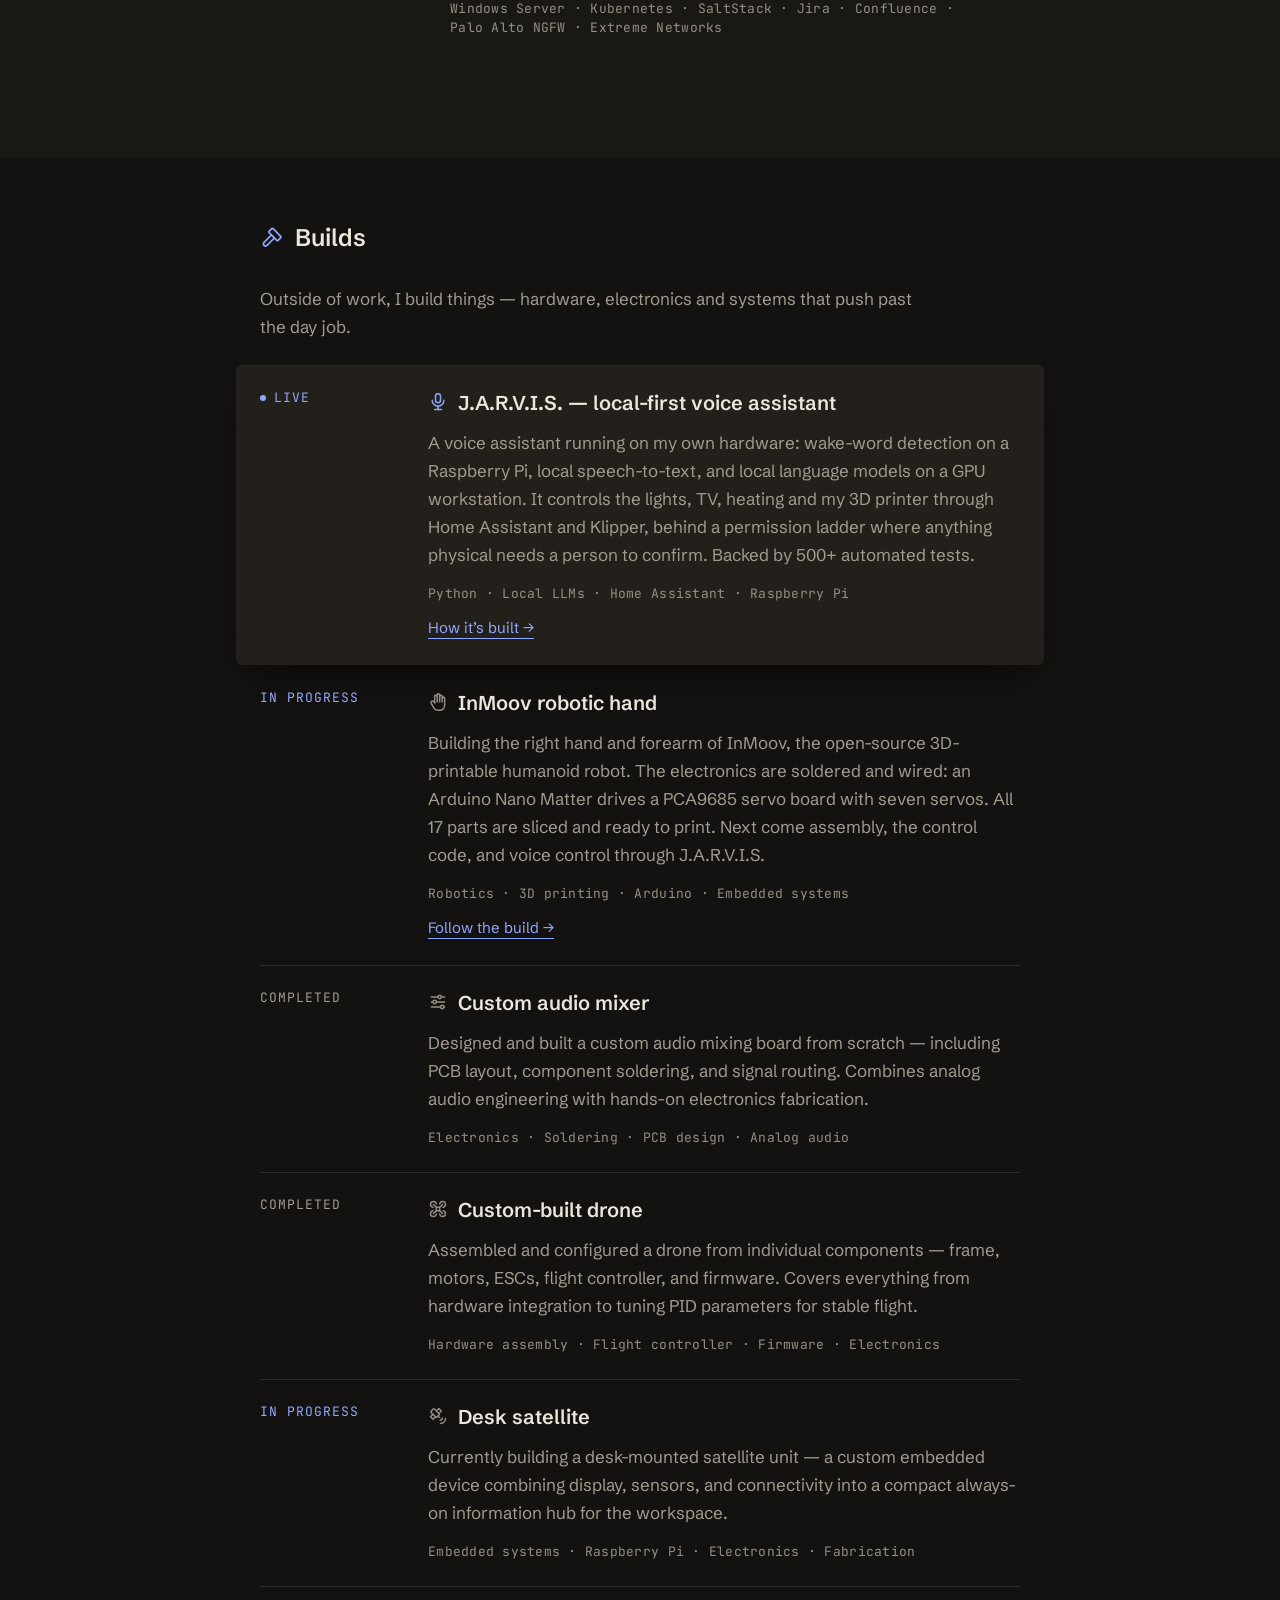
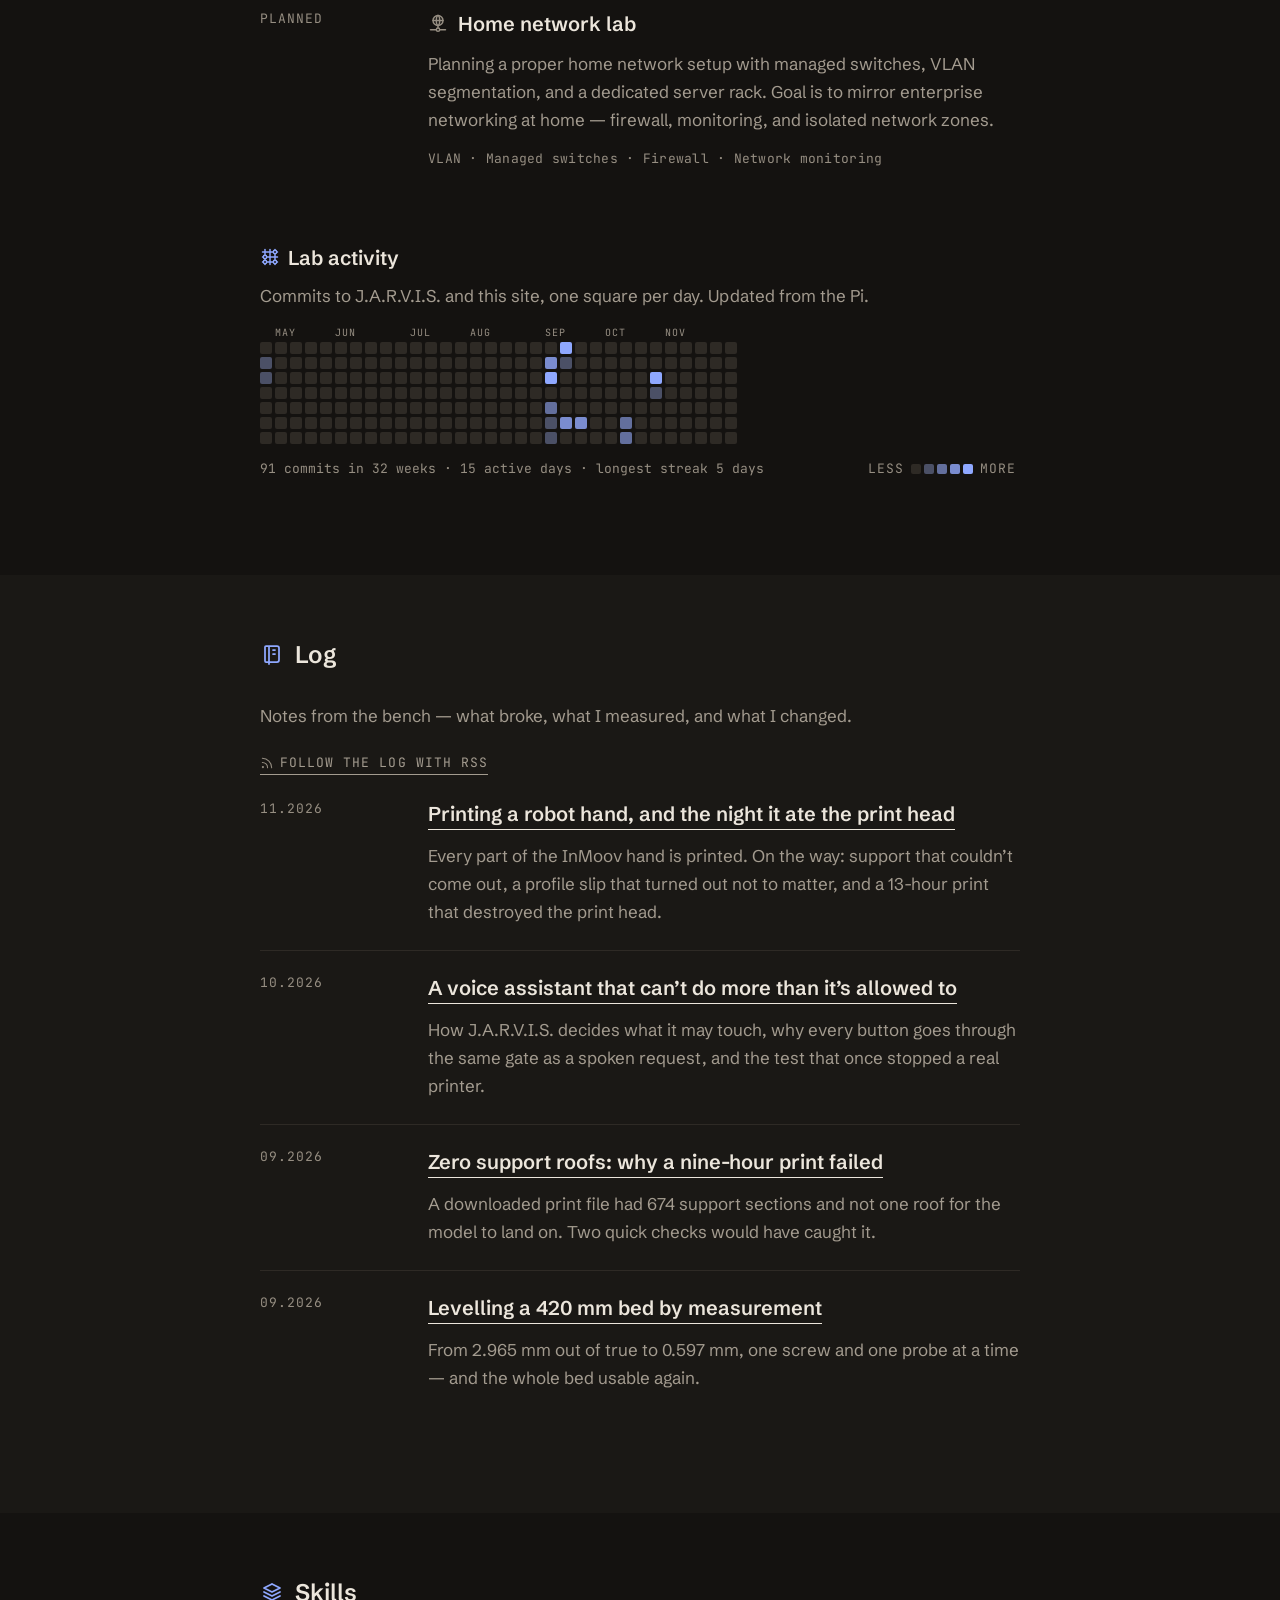
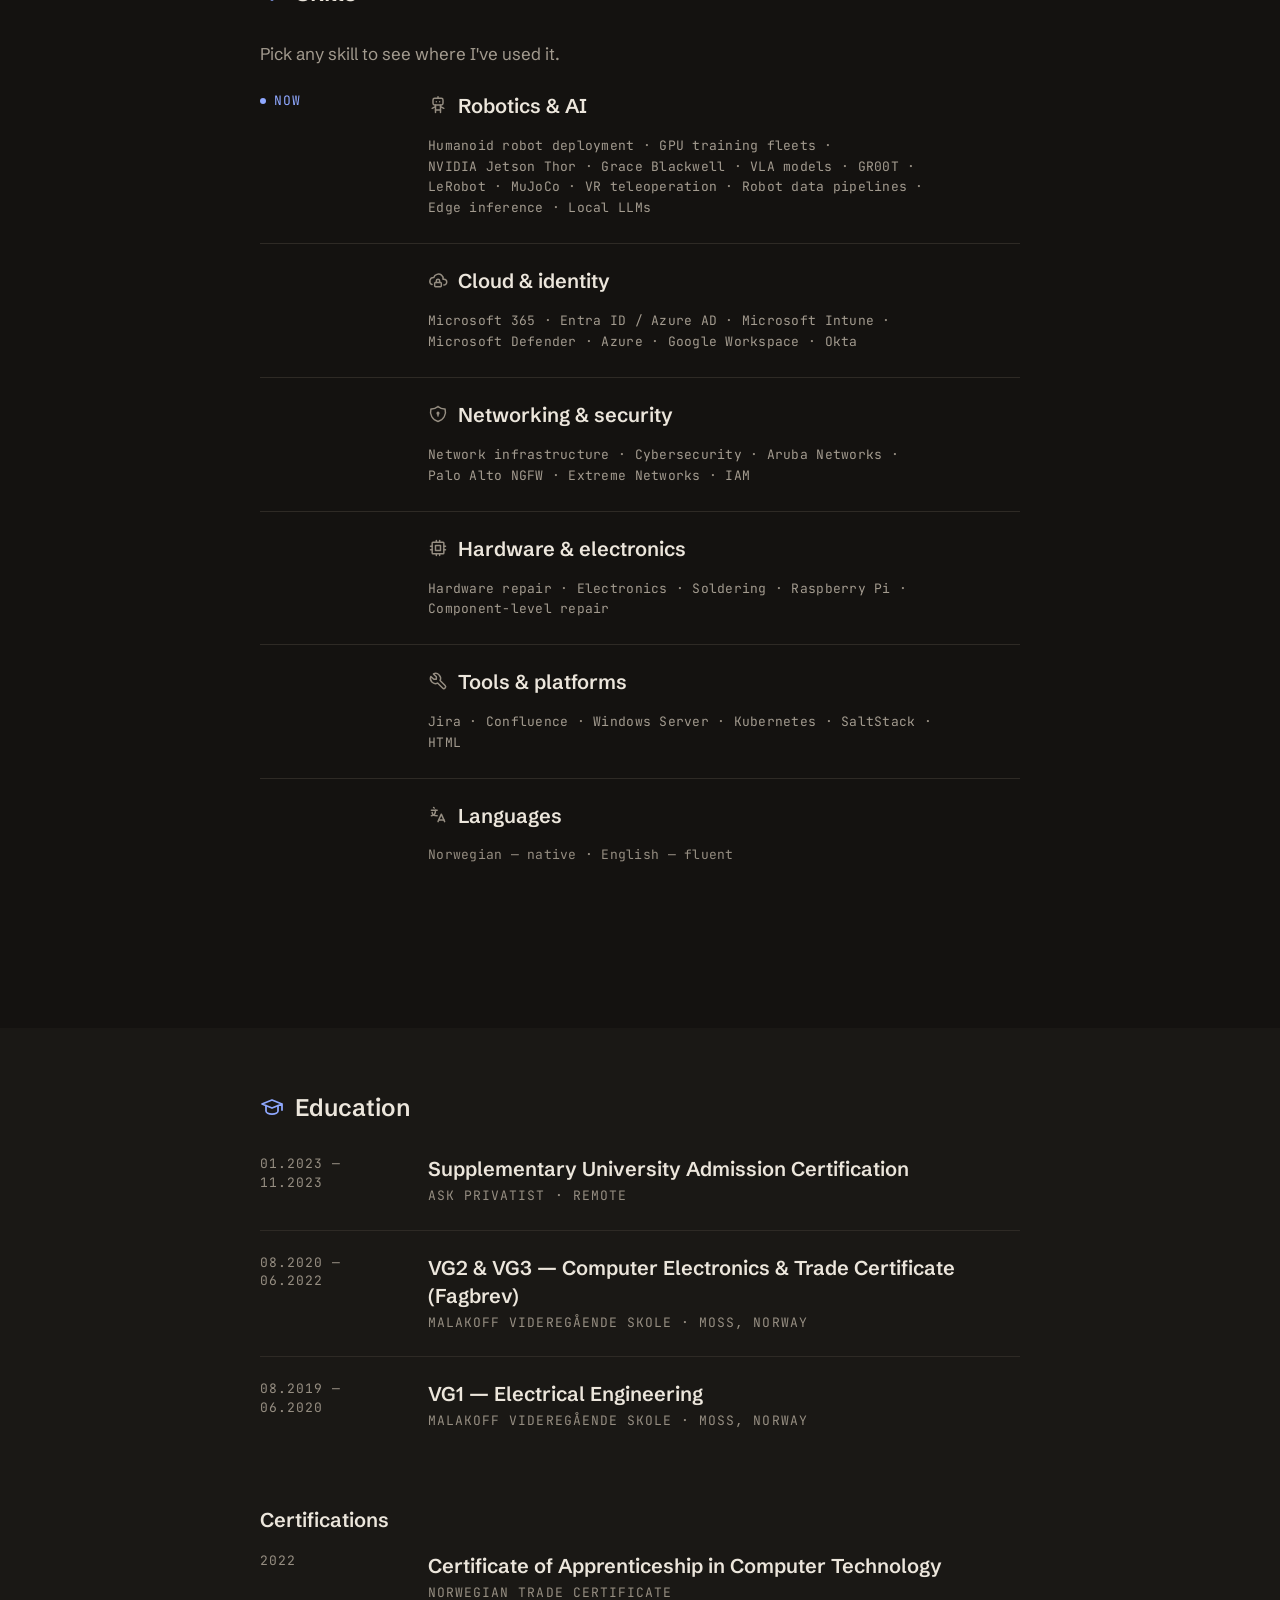
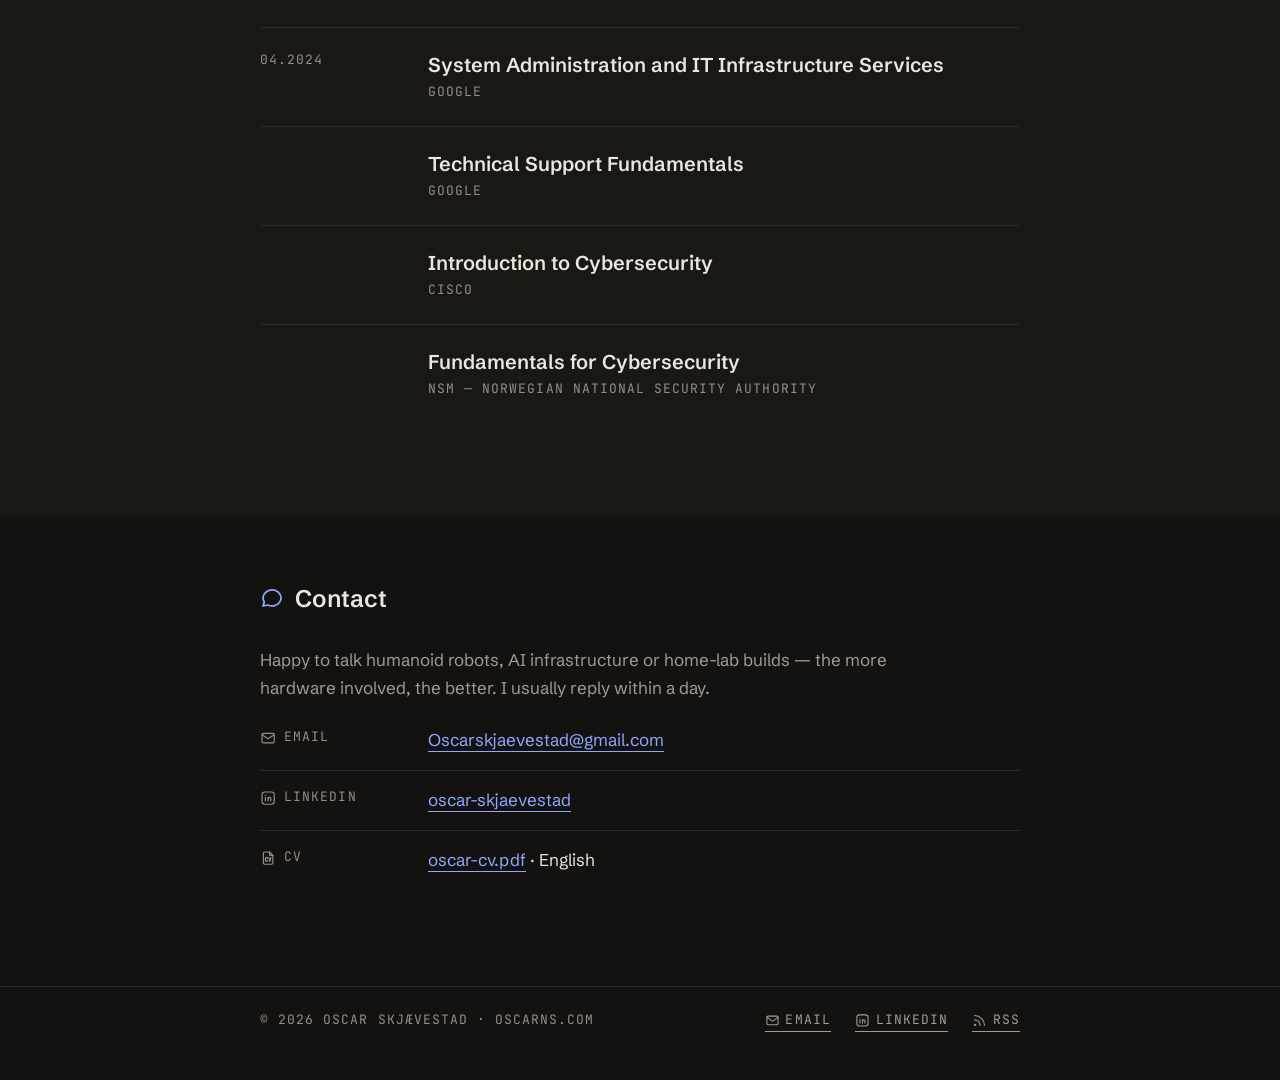
==== commit 0a1680a9: "Log: printing the hand, and the night it ate the print head New log entry on printing the InMoov han" ====
--- a/index.html
+++ b/index.html
@@ -304,6 +304,13 @@
       <p class="mono log-feed"><a href="log/follow.html"><span class="ico"><svg class="tabler" aria-hidden="true" focusable="false" xmlns="http://www.w3.org/2000/svg" viewBox="0 0 24 24" fill="none" stroke="currentColor" stroke-linecap="round" stroke-linejoin="round" ><path d="M4 19a1 1 0 1 0 2 0a1 1 0 1 0 -2 0" /><path d="M4 4a16 16 0 0 1 16 16" /><path d="M4 11a9 9 0 0 1 9 9" /></svg></span><span lang="en">Follow the log with RSS</span><span lang="nb">Følg loggen med RSS</span></a></p>
       <div class="entries">
         <article class="entry log-row">
+          <div class="entry-gutter"><span class="mono">11.2026</span></div>
+          <div class="entry-body">
+            <h3 class="entry-title"><a href="log/printing-the-hand.html"><span lang="en">Printing a robot hand, and the night it ate the print head</span><span lang="nb">Å printe en robothånd, og natten den spiste printerhodet</span></a></h3>
+            <p lang="en">Every part of the InMoov hand is printed. On the way: support that couldn’t come out, a profile slip that turned out not to matter, and a 13-hour print that destroyed the print head.</p><p lang="nb">Alle delene til InMoov-hånden er printet. Underveis: støtte som ikke kunne fjernes, en glipp i profilen som viste seg å ikke bety noe, og en print på 13 timer som ødela printerhodet.</p>
+          </div>
+        </article>
+        <article class="entry log-row">
           <div class="entry-gutter"><span class="mono">10.2026</span></div>
           <div class="entry-body">
             <h3 class="entry-title"><a href="log/permission-ladder.html"><span lang="en">A voice assistant that can’t do more than it’s allowed to</span><span lang="nb">En stemmeassistent som ikke kan gjøre mer enn den har lov til</span></a></h3>
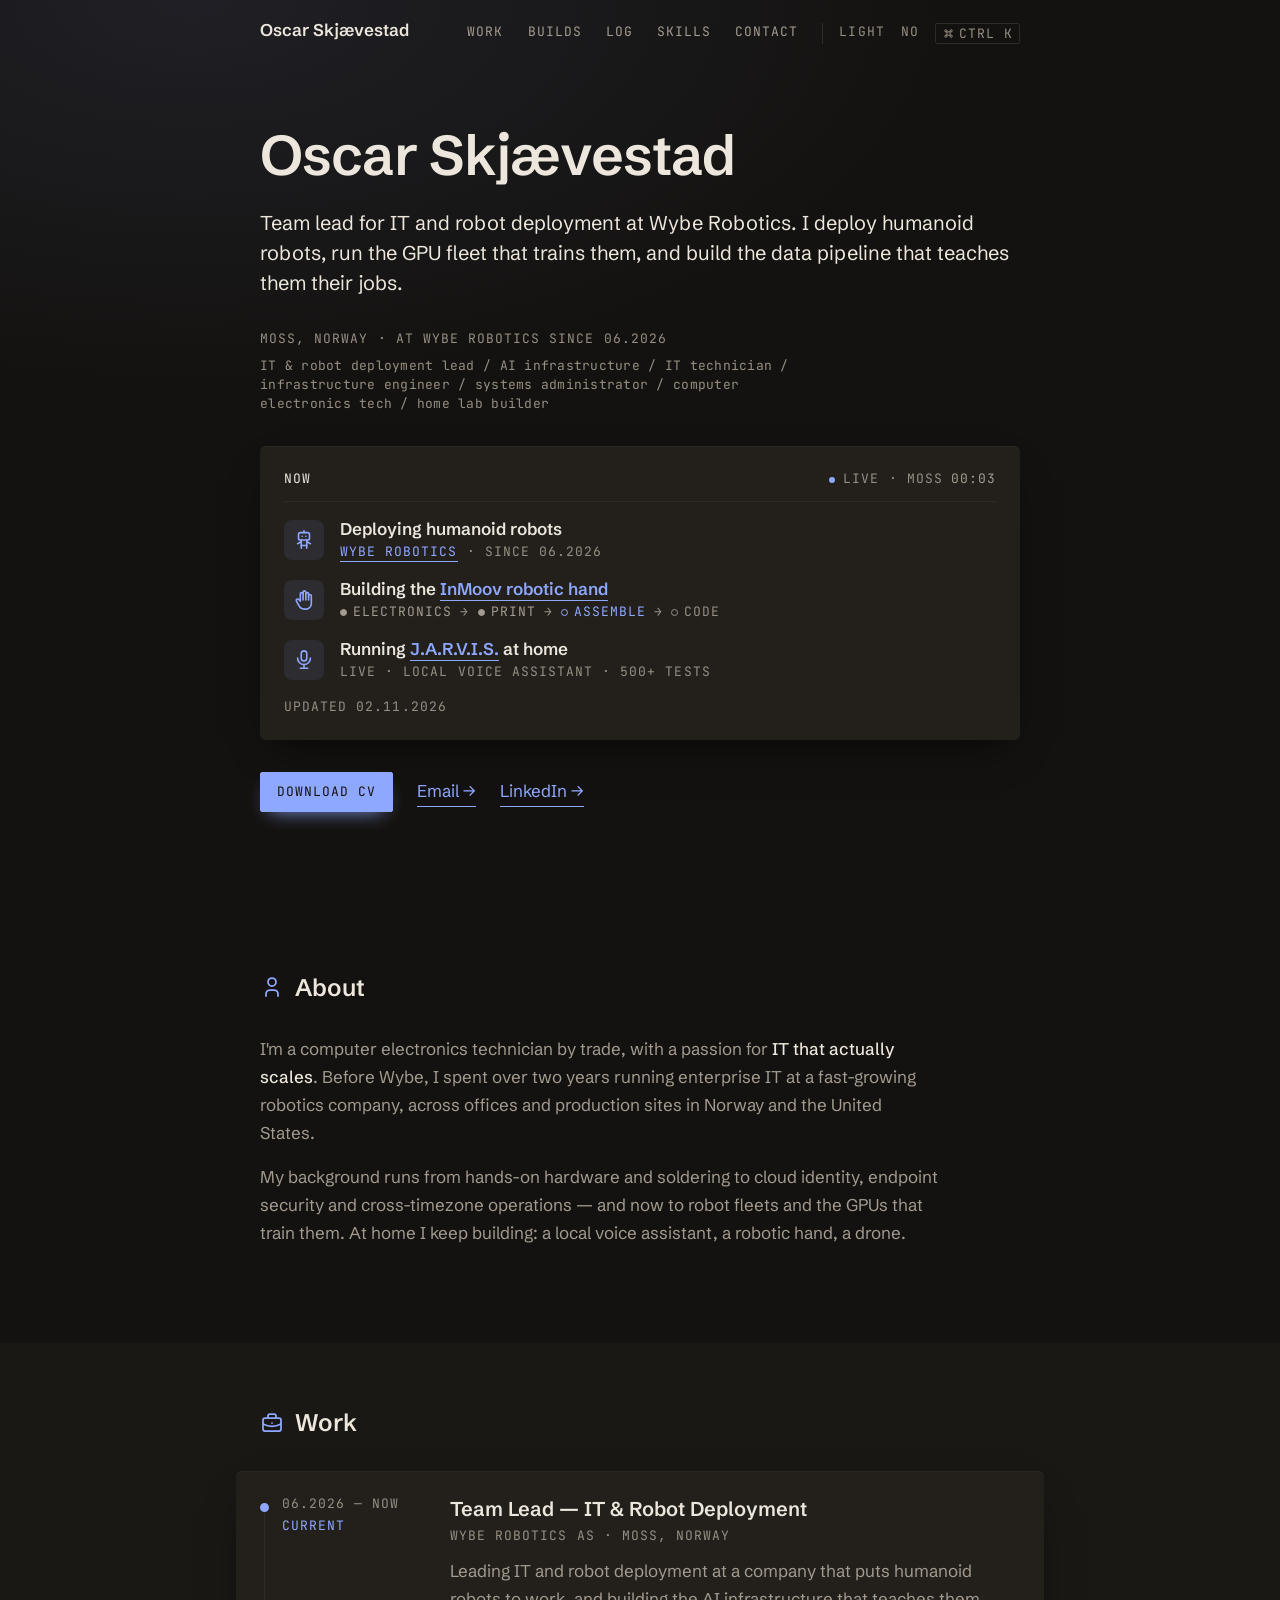
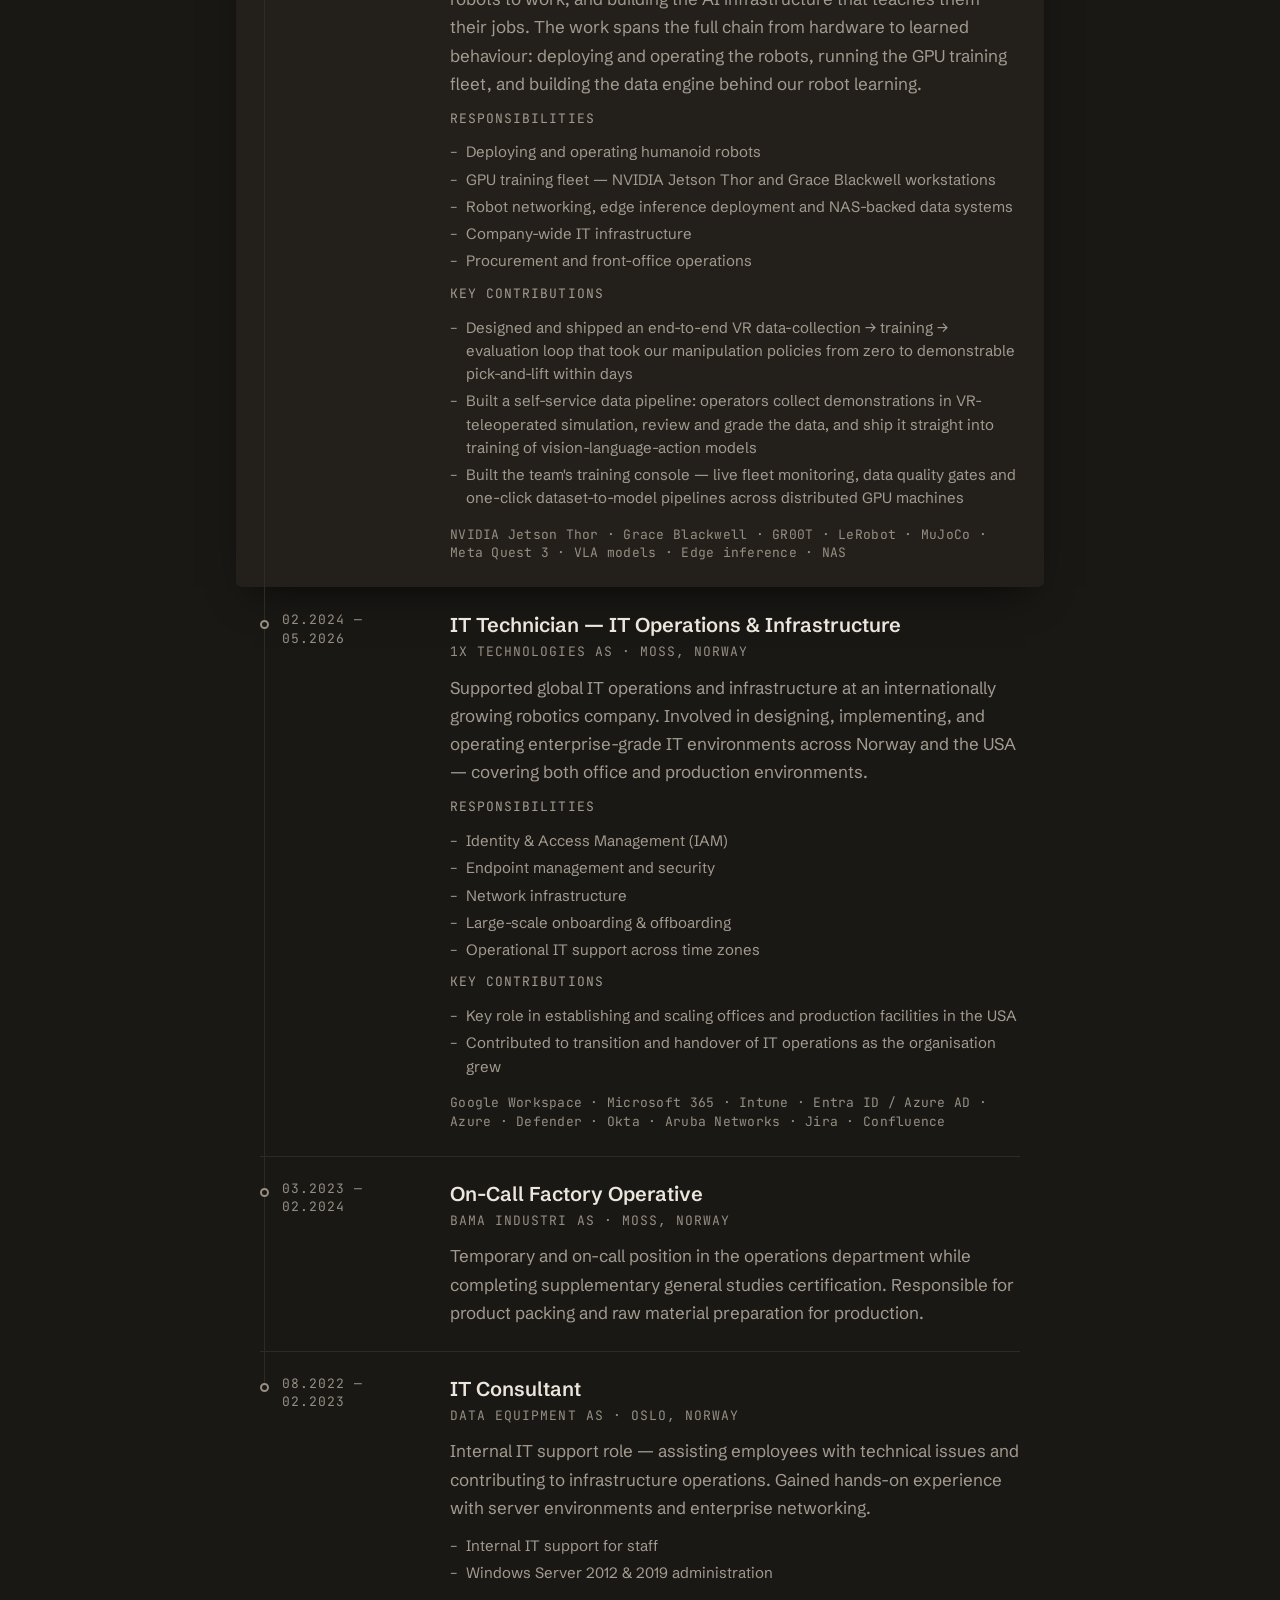
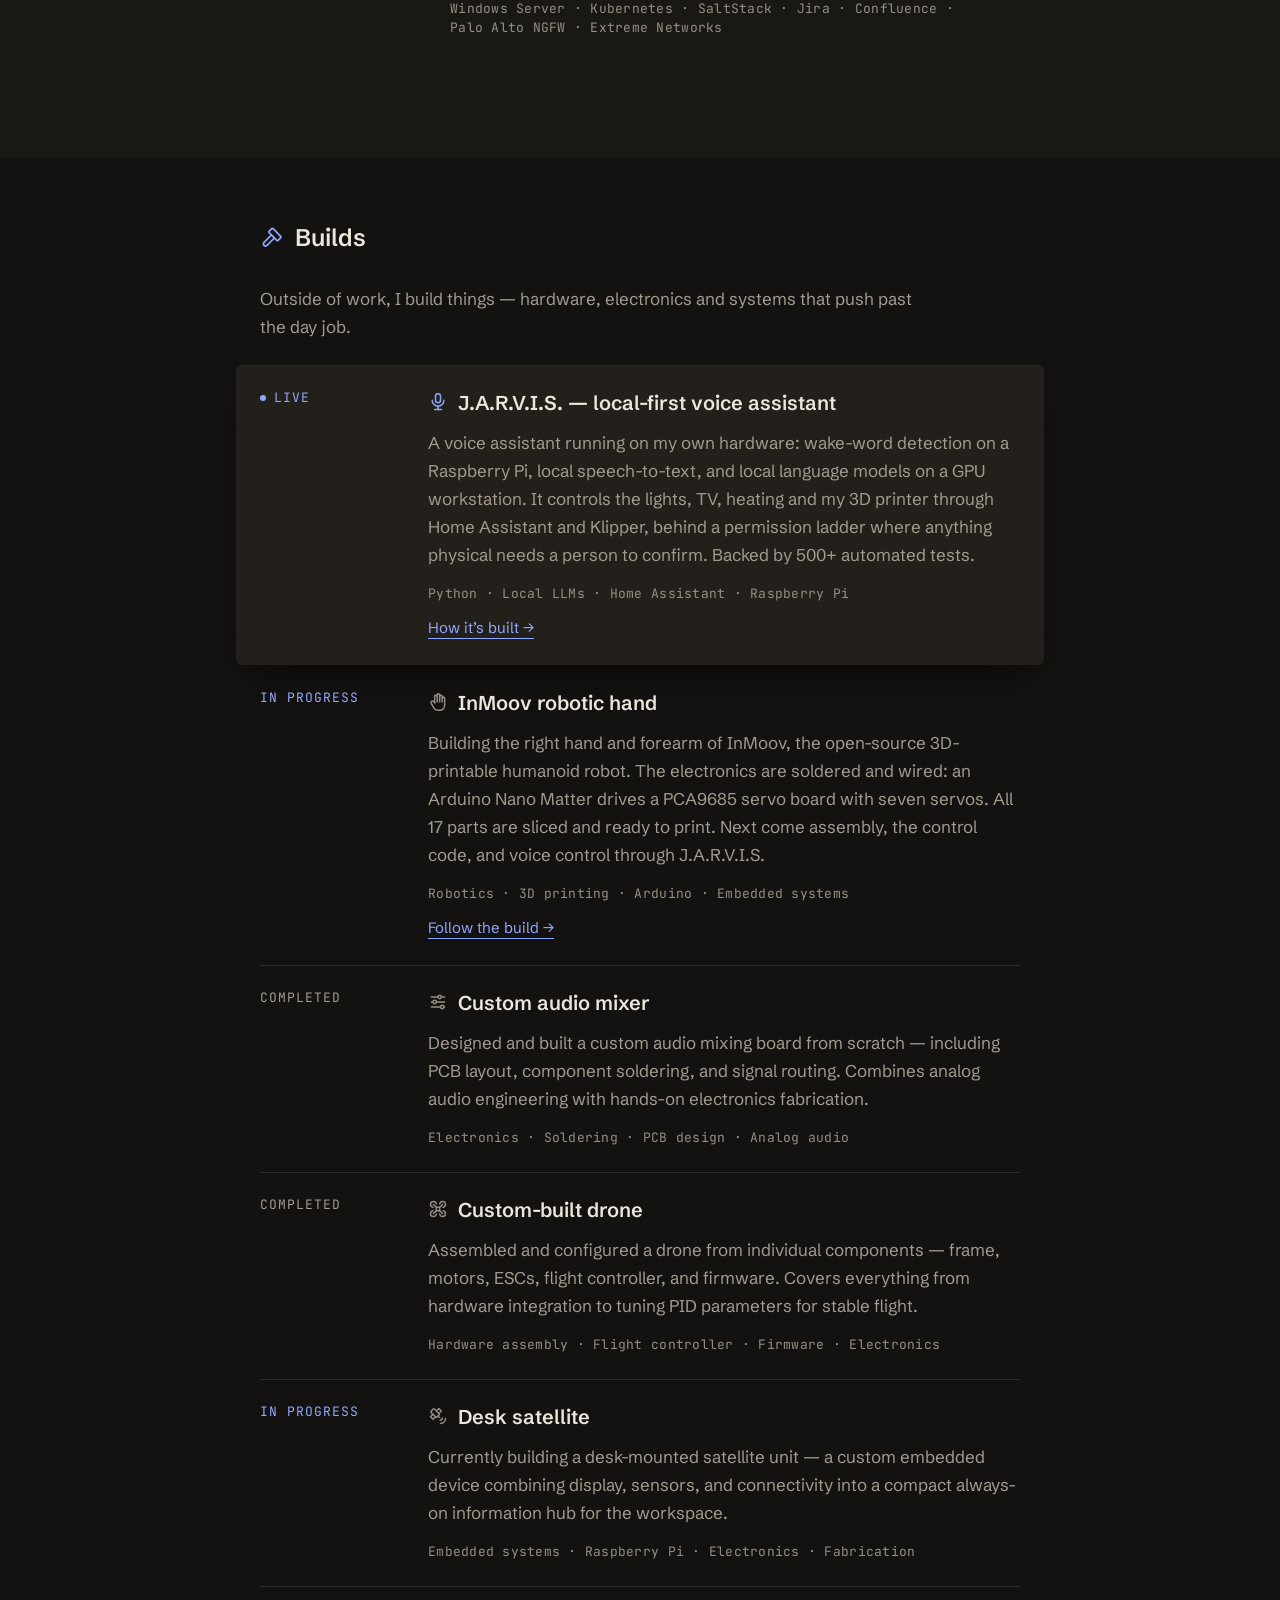
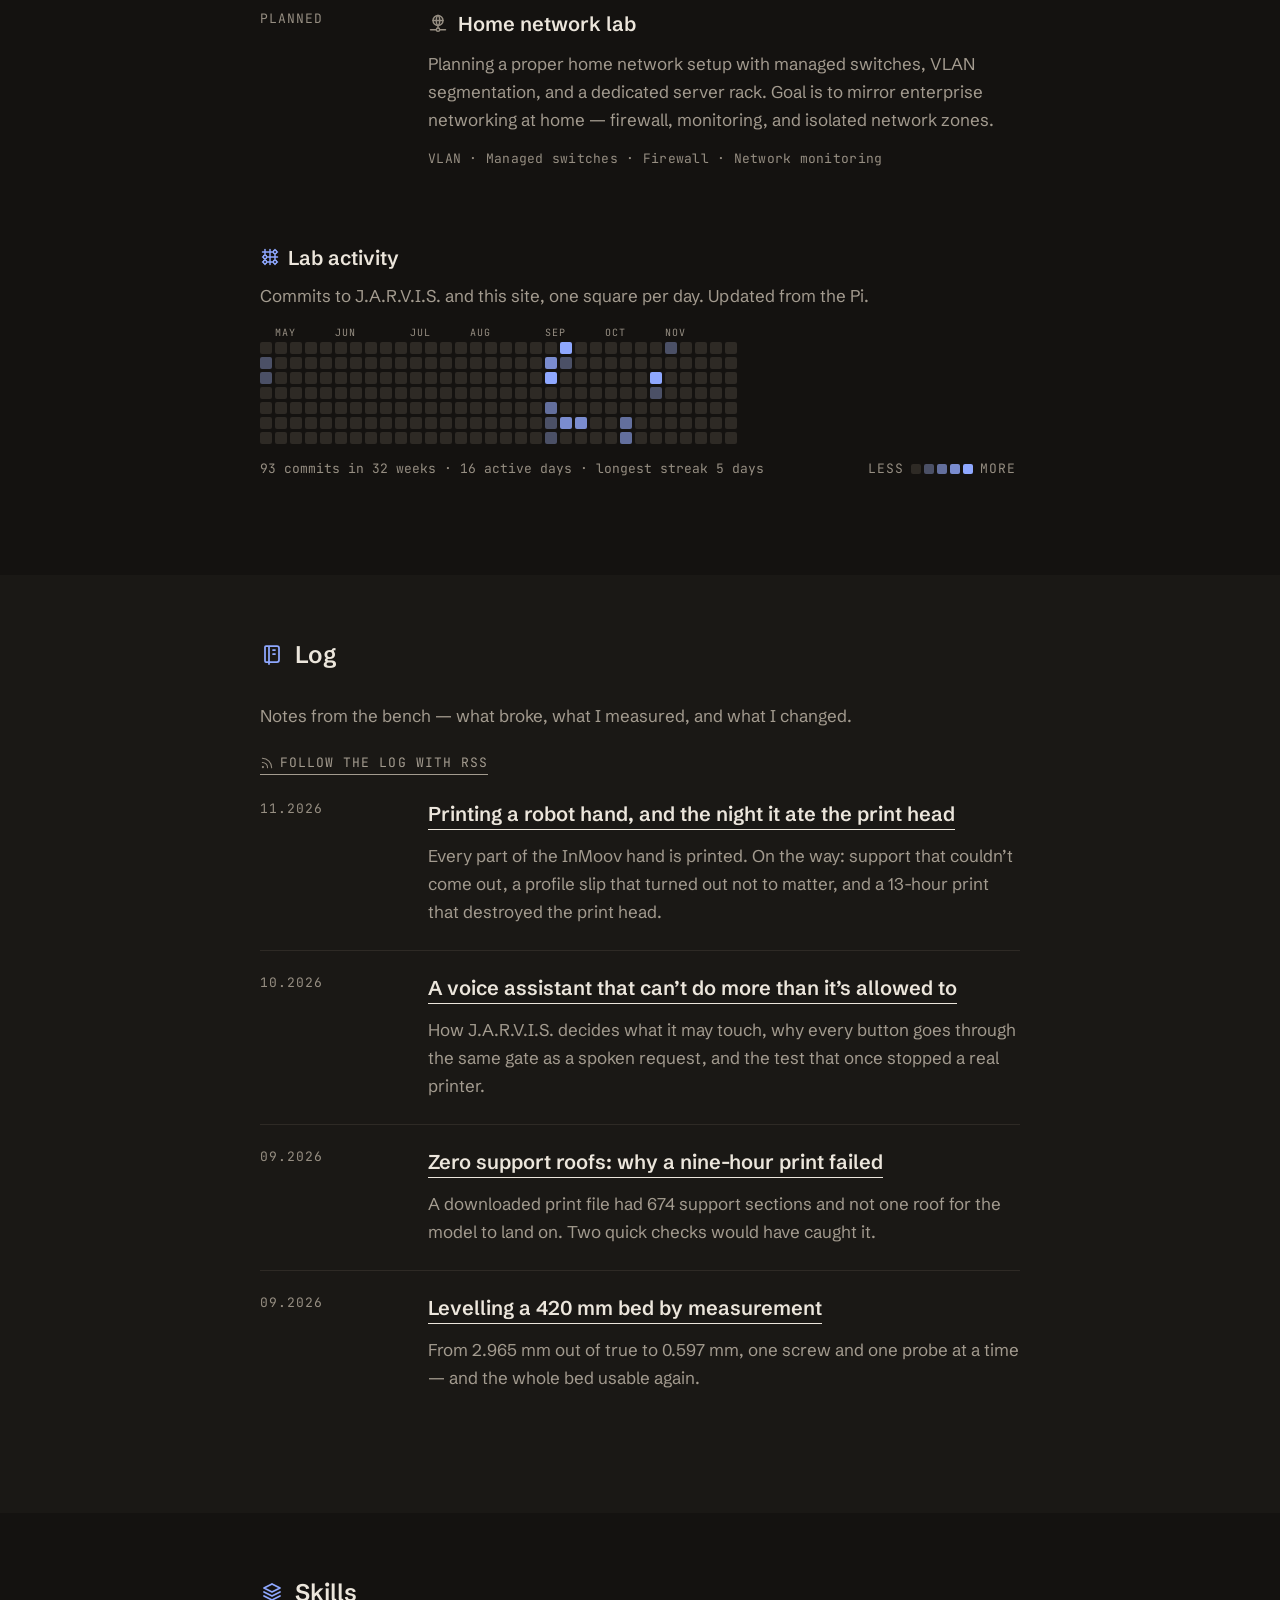
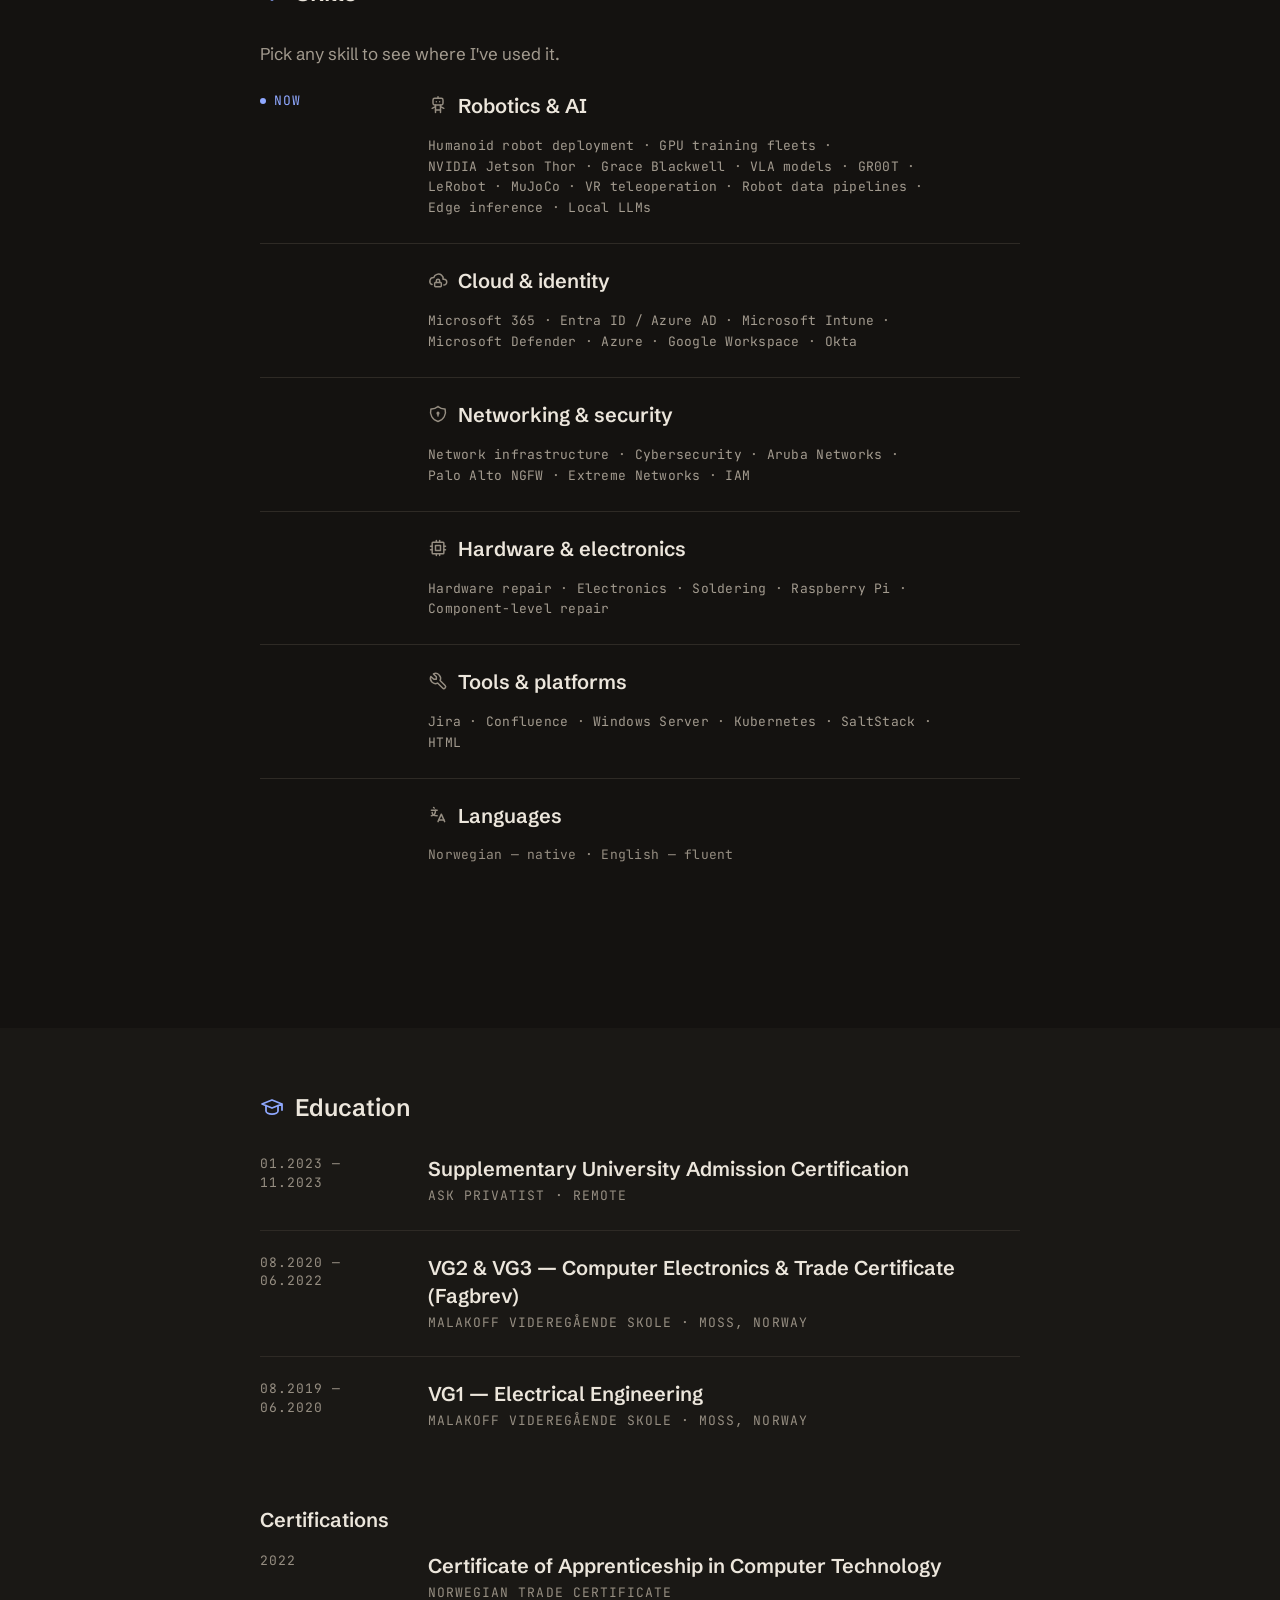
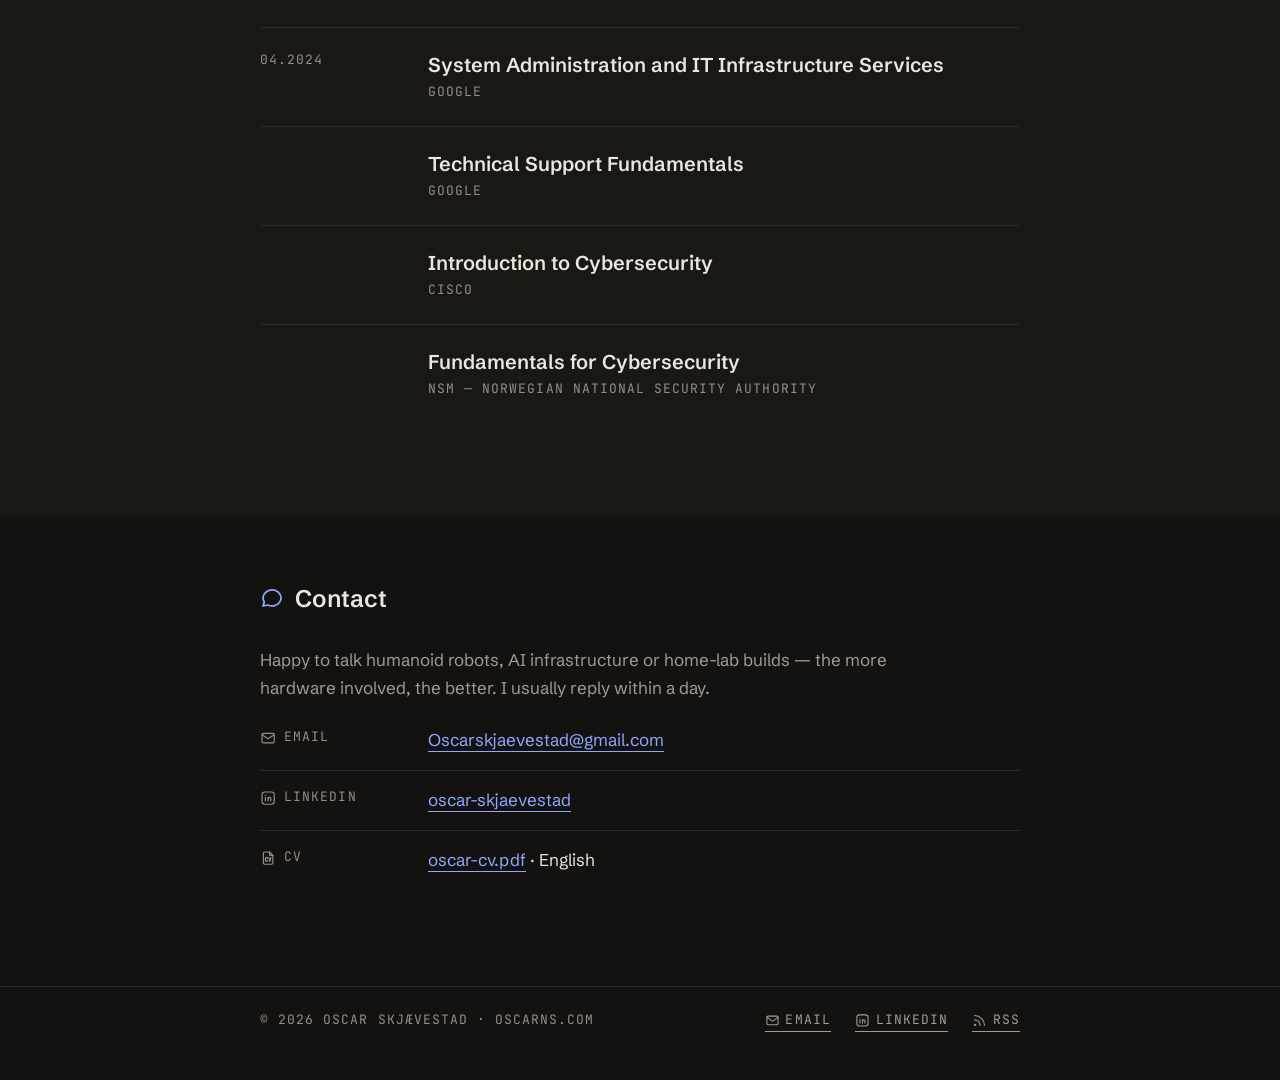
==== commit 9d3c3b0b: "Show small test counts as they are; bump asset version The Now board rounded jarvis.tests down to hu" ====
--- a/index.html
+++ b/index.html
@@ -46,7 +46,7 @@
   <link rel="preconnect" href="https://fonts.googleapis.com" />
   <link rel="preconnect" href="https://fonts.gstatic.com" crossorigin />
   <link href="https://fonts.googleapis.com/css2?family=JetBrains+Mono:wght@400;500&family=Schibsted+Grotesk:wght@400;500;600;700&display=swap" rel="stylesheet" />
-  <link rel="stylesheet" href="style.css?v=2026-10-29.1" />
+  <link rel="stylesheet" href="style.css?v=2026-11-06.1" />
 </head>
 <body>
 <!-- Icons: Tabler Icons (MIT), https://tabler.io/icons -->
@@ -497,6 +497,6 @@
   </div>
 </footer>
 
-<script src="site.js?v=2026-10-29.1"></script>
+<script src="site.js?v=2026-11-06.1"></script>
 </body>
 </html>
--- a/style.css
+++ b/style.css
@@ -878,6 +878,12 @@
   box-shadow: var(--shadow);
 }
 .lesson p { color: var(--text); }
+
+/* project photos: 3:2, full column width, thin rule, caption below (DESIGN.md) */
+.photo { margin: var(--s-8) 0; }
+.photo img { display: block; width: 100%; height: auto; aspect-ratio: 3 / 2; object-fit: cover;
+  border: 1px solid var(--rule); border-radius: var(--radius-panel); background: var(--surface); }
+.photo figcaption { margin-top: var(--s-2); color: var(--text-faint); font-family: var(--font-mono); font-size: var(--fs-xs); }
 
 /* diagrams are drawn in the page's own ink */
 .diagram { margin: var(--s-8) 0; }
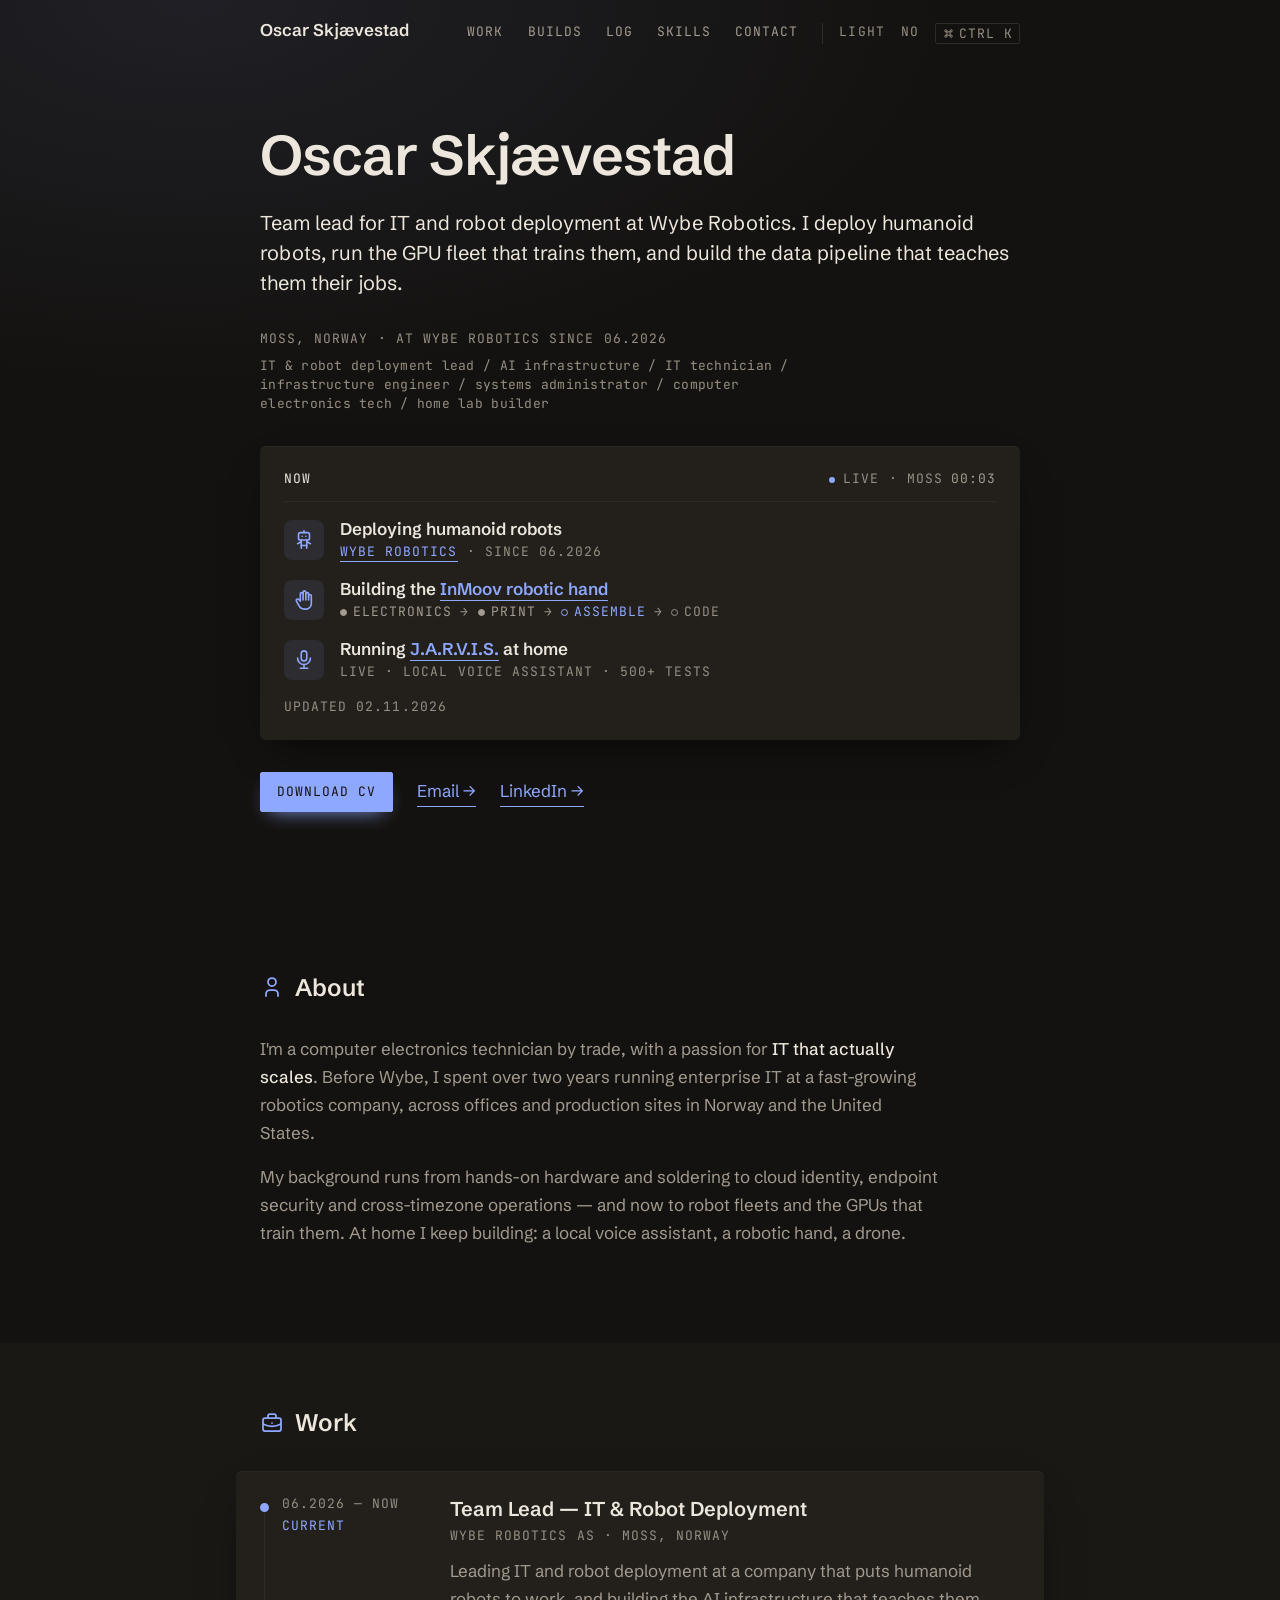
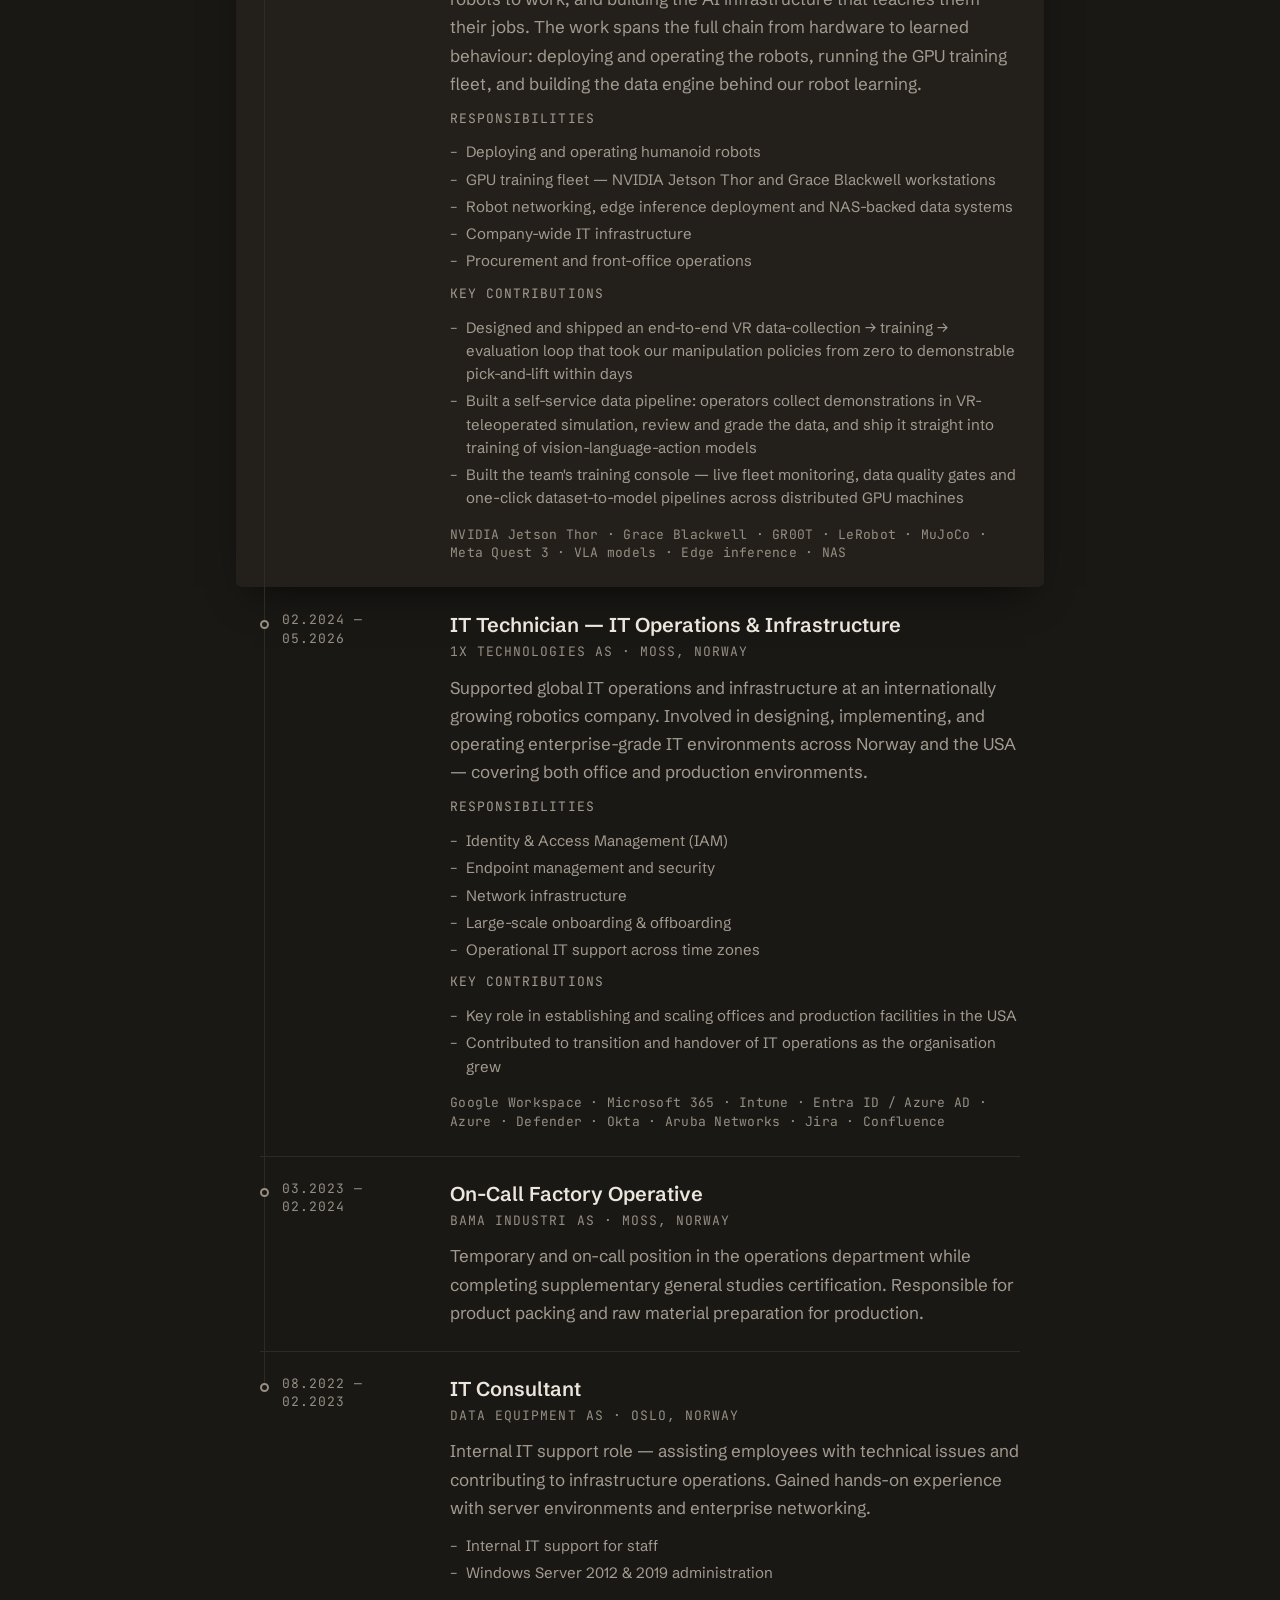
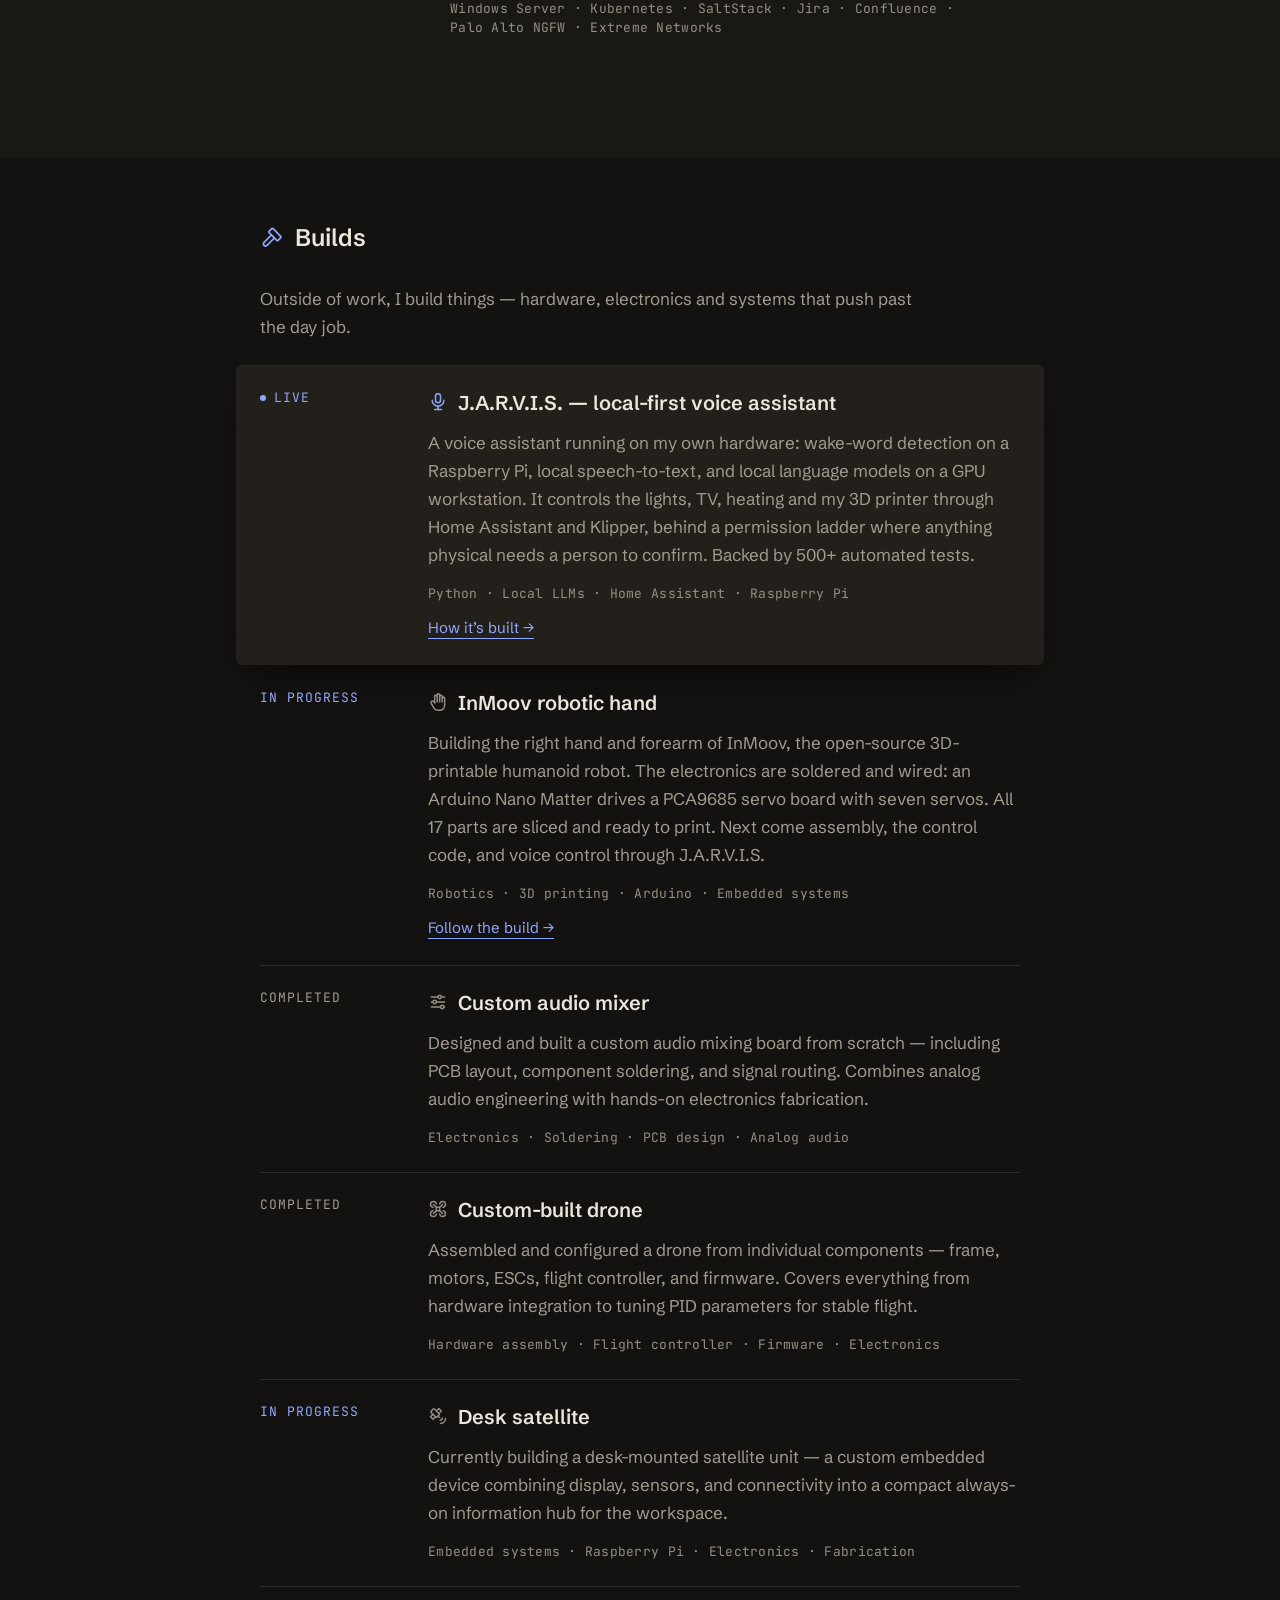
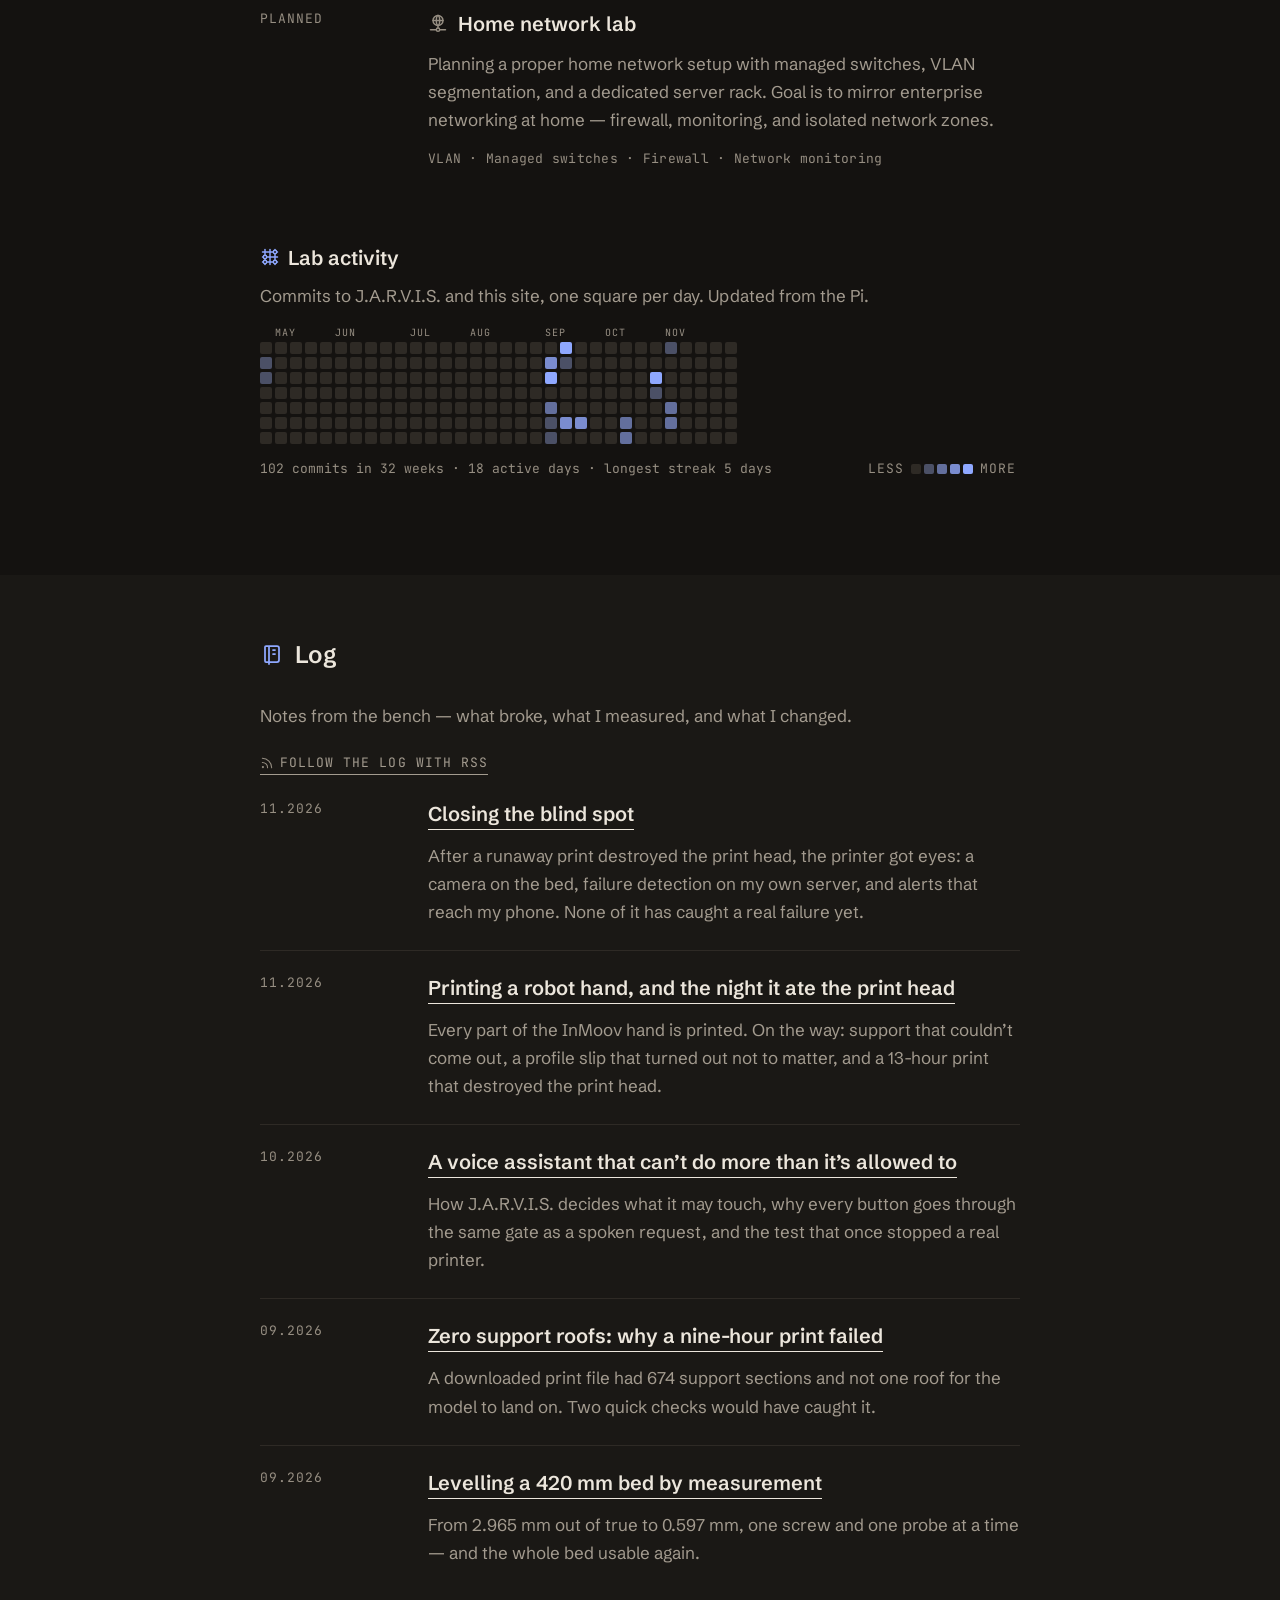
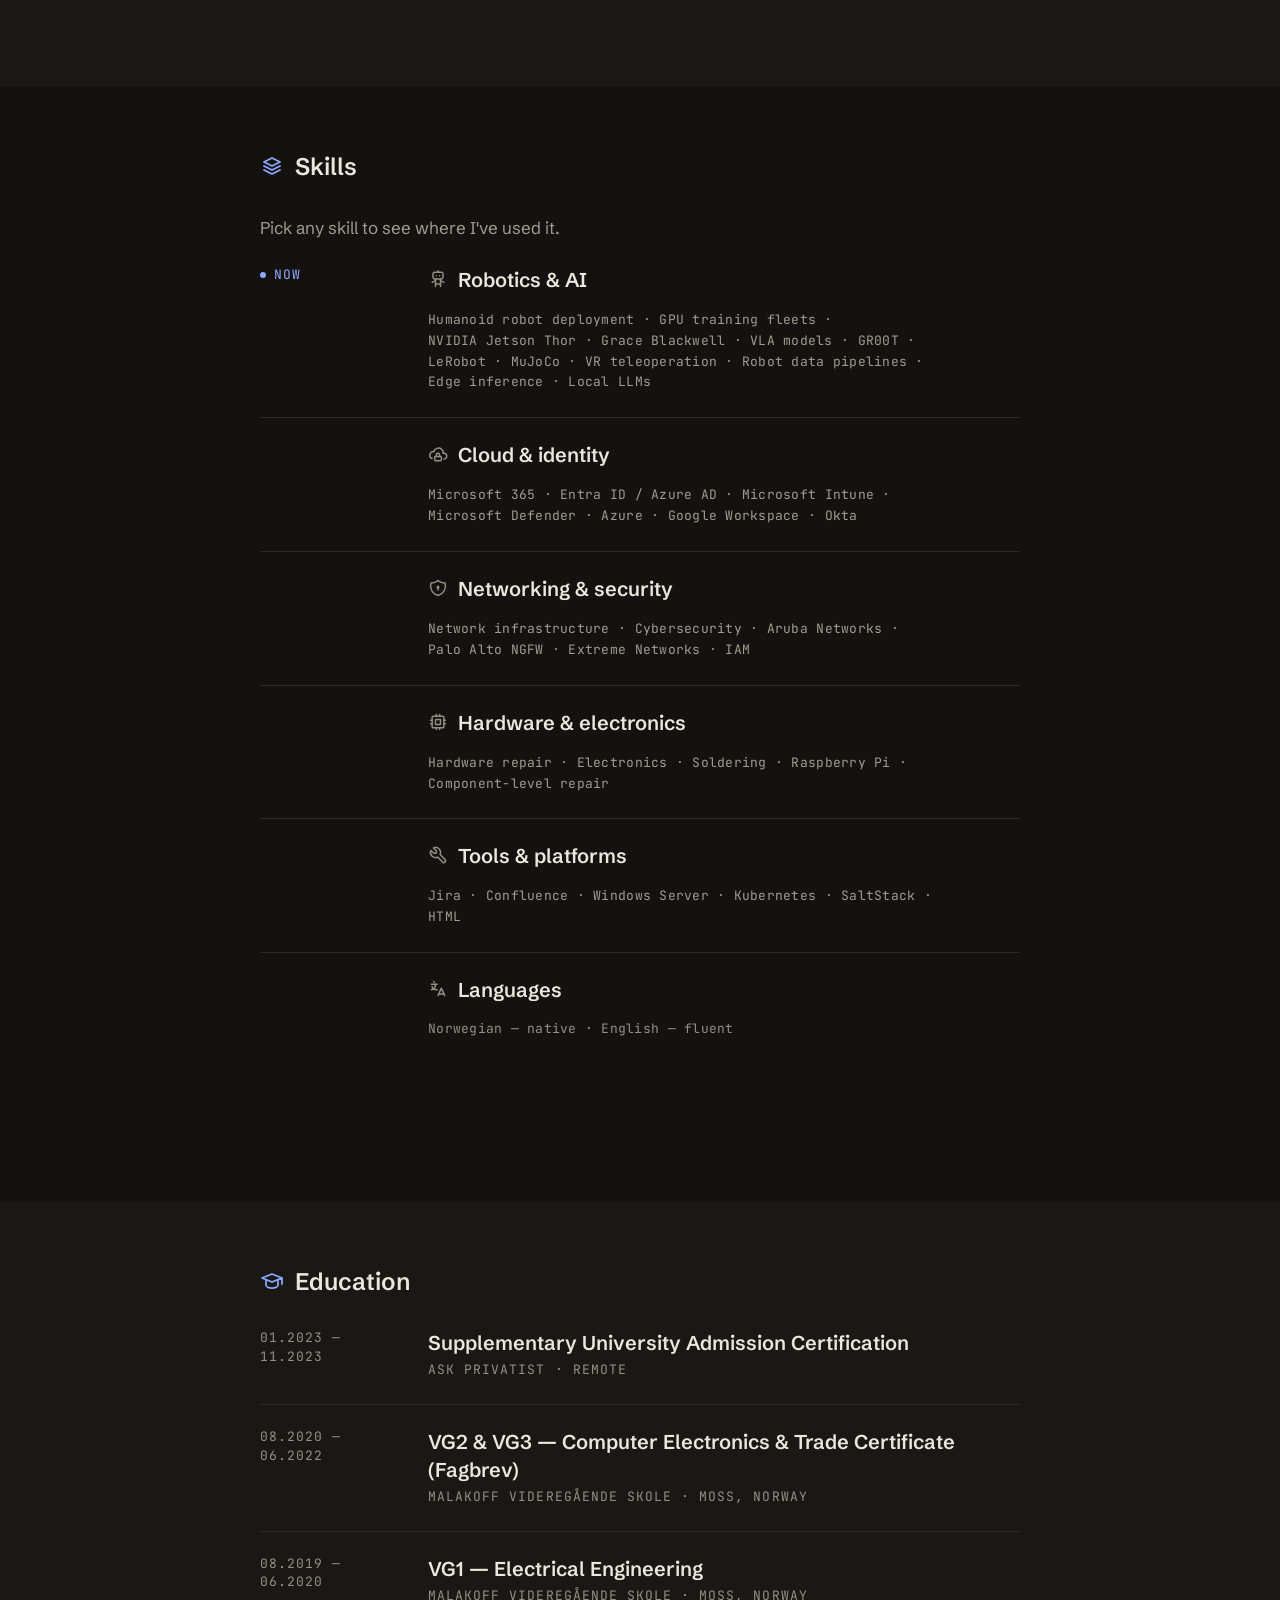
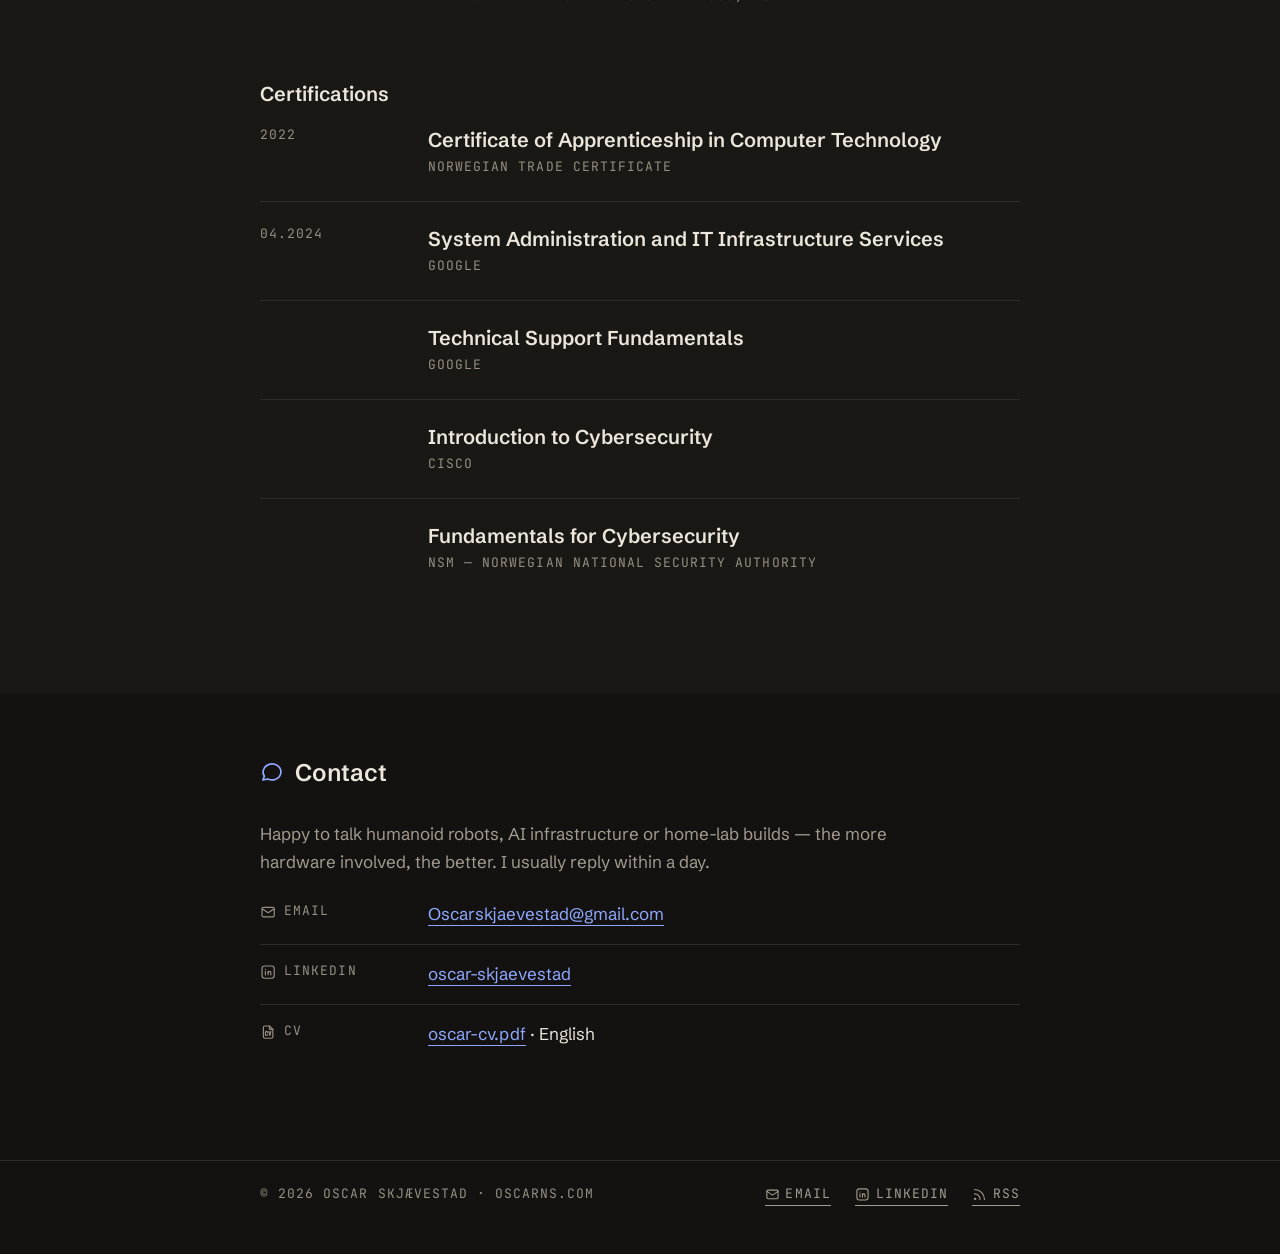
==== commit 48817546: "Log: Closing the blind spot The camera on the bed, Obico running at home and pausing the printer, nt" ====
--- a/index.html
+++ b/index.html
@@ -306,6 +306,13 @@
         <article class="entry log-row">
           <div class="entry-gutter"><span class="mono">11.2026</span></div>
           <div class="entry-body">
+            <h3 class="entry-title"><a href="log/closing-the-blind-spot.html"><span lang="en">Closing the blind spot</span><span lang="nb">Å tette blindsonen</span></a></h3>
+            <p lang="en">After a runaway print destroyed the print head, the printer got eyes: a camera on the bed, failure detection on my own server, and alerts that reach my phone. None of it has caught a real failure yet.</p><p lang="nb">Etter at en print som løp løpsk ødela printerhodet, fikk printeren øyne: et kamera på platen, feildeteksjon på min egen server, og varsler som når telefonen min. Ingenting av det har fanget en ekte feil ennå.</p>
+          </div>
+        </article>
+        <article class="entry log-row">
+          <div class="entry-gutter"><span class="mono">11.2026</span></div>
+          <div class="entry-body">
             <h3 class="entry-title"><a href="log/printing-the-hand.html"><span lang="en">Printing a robot hand, and the night it ate the print head</span><span lang="nb">Å printe en robothånd, og natten den spiste printerhodet</span></a></h3>
             <p lang="en">Every part of the InMoov hand is printed. On the way: support that couldn’t come out, a profile slip that turned out not to matter, and a 13-hour print that destroyed the print head.</p><p lang="nb">Alle delene til InMoov-hånden er printet. Underveis: støtte som ikke kunne fjernes, en glipp i profilen som viste seg å ikke bety noe, og en print på 13 timer som ødela printerhodet.</p>
           </div>
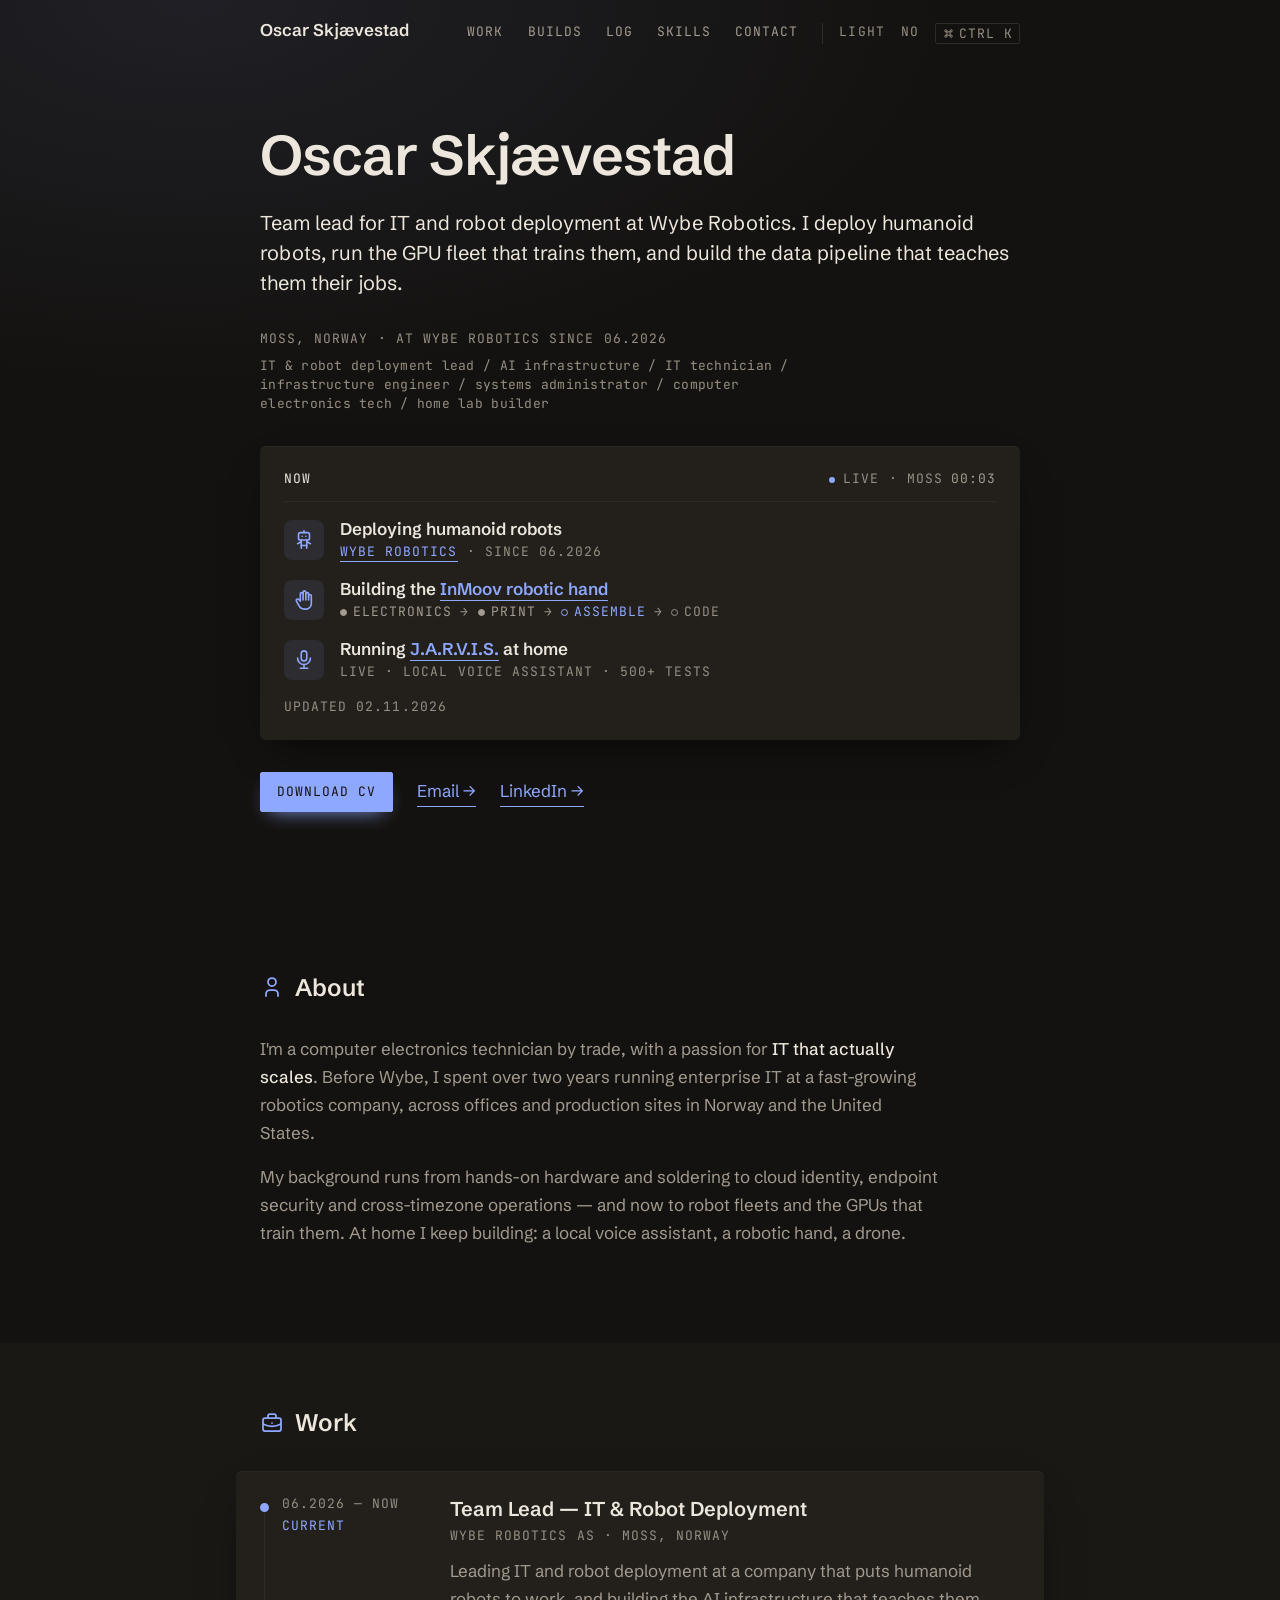
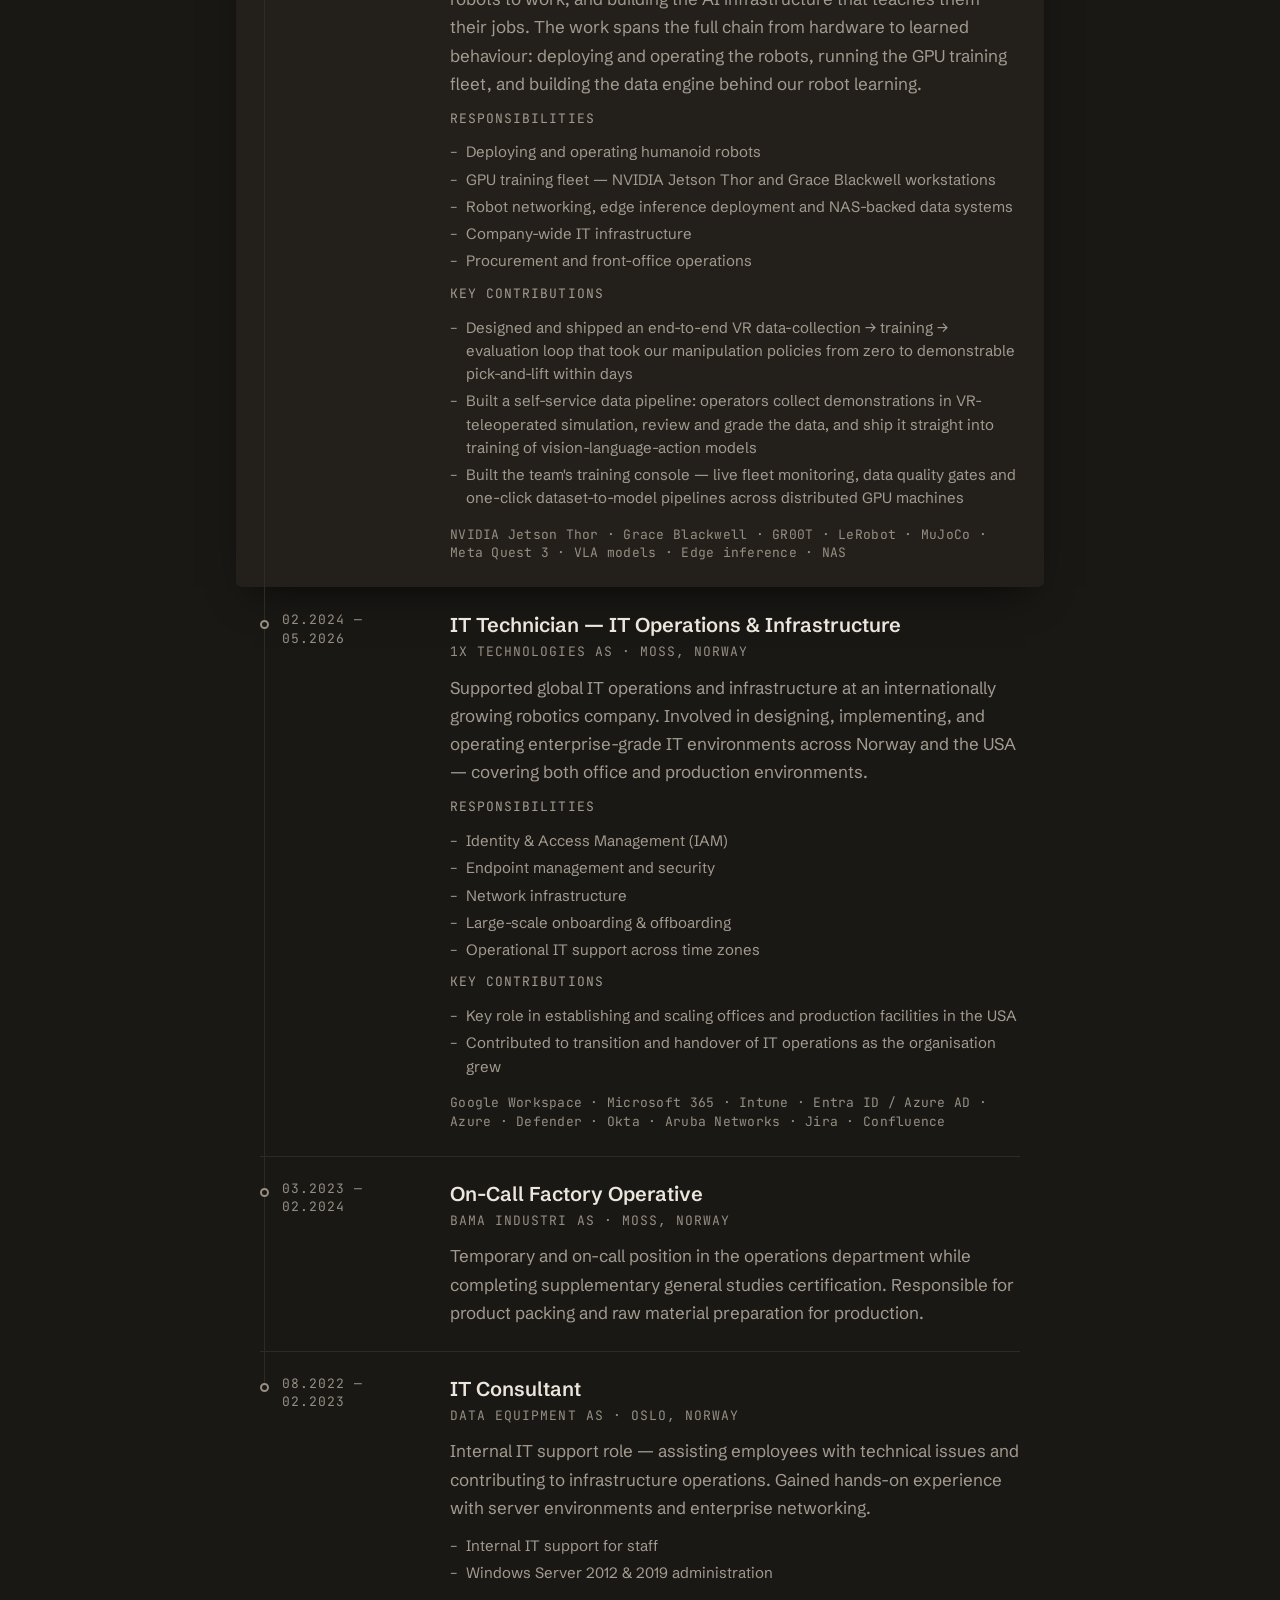
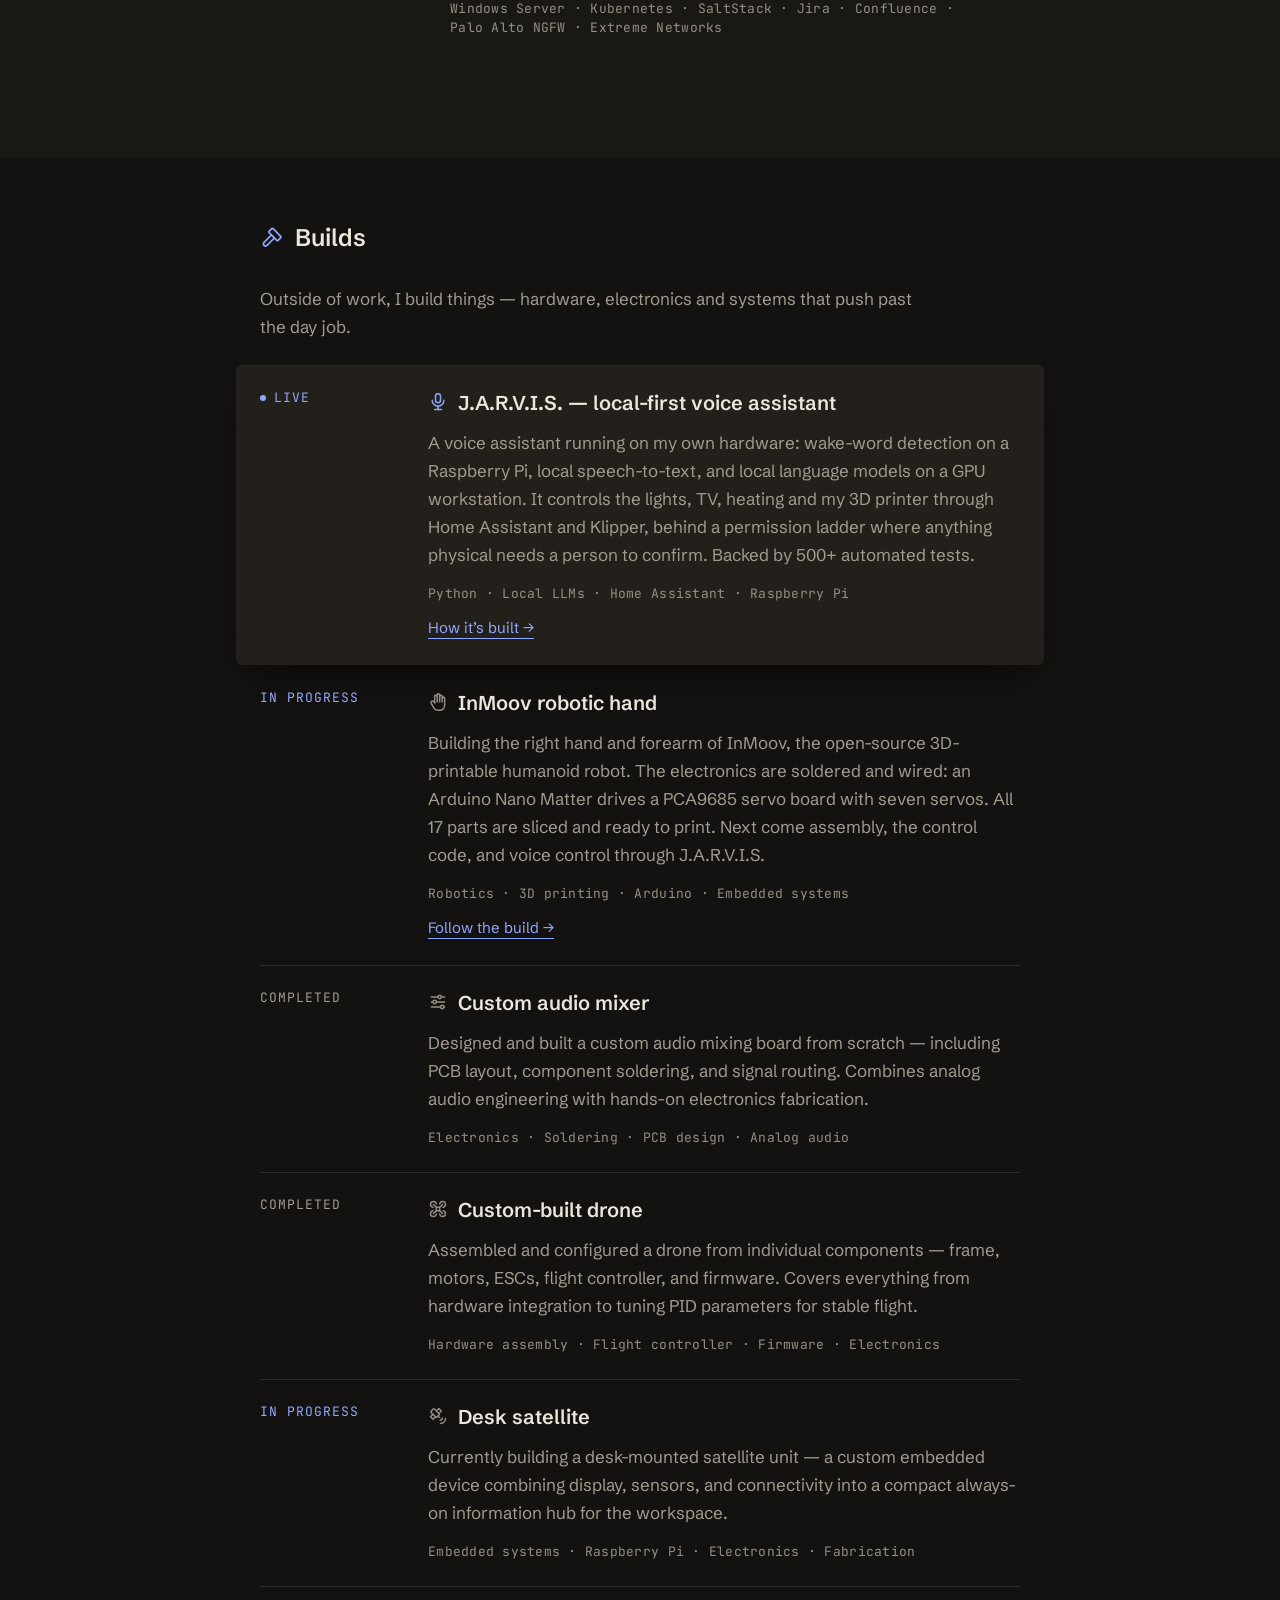
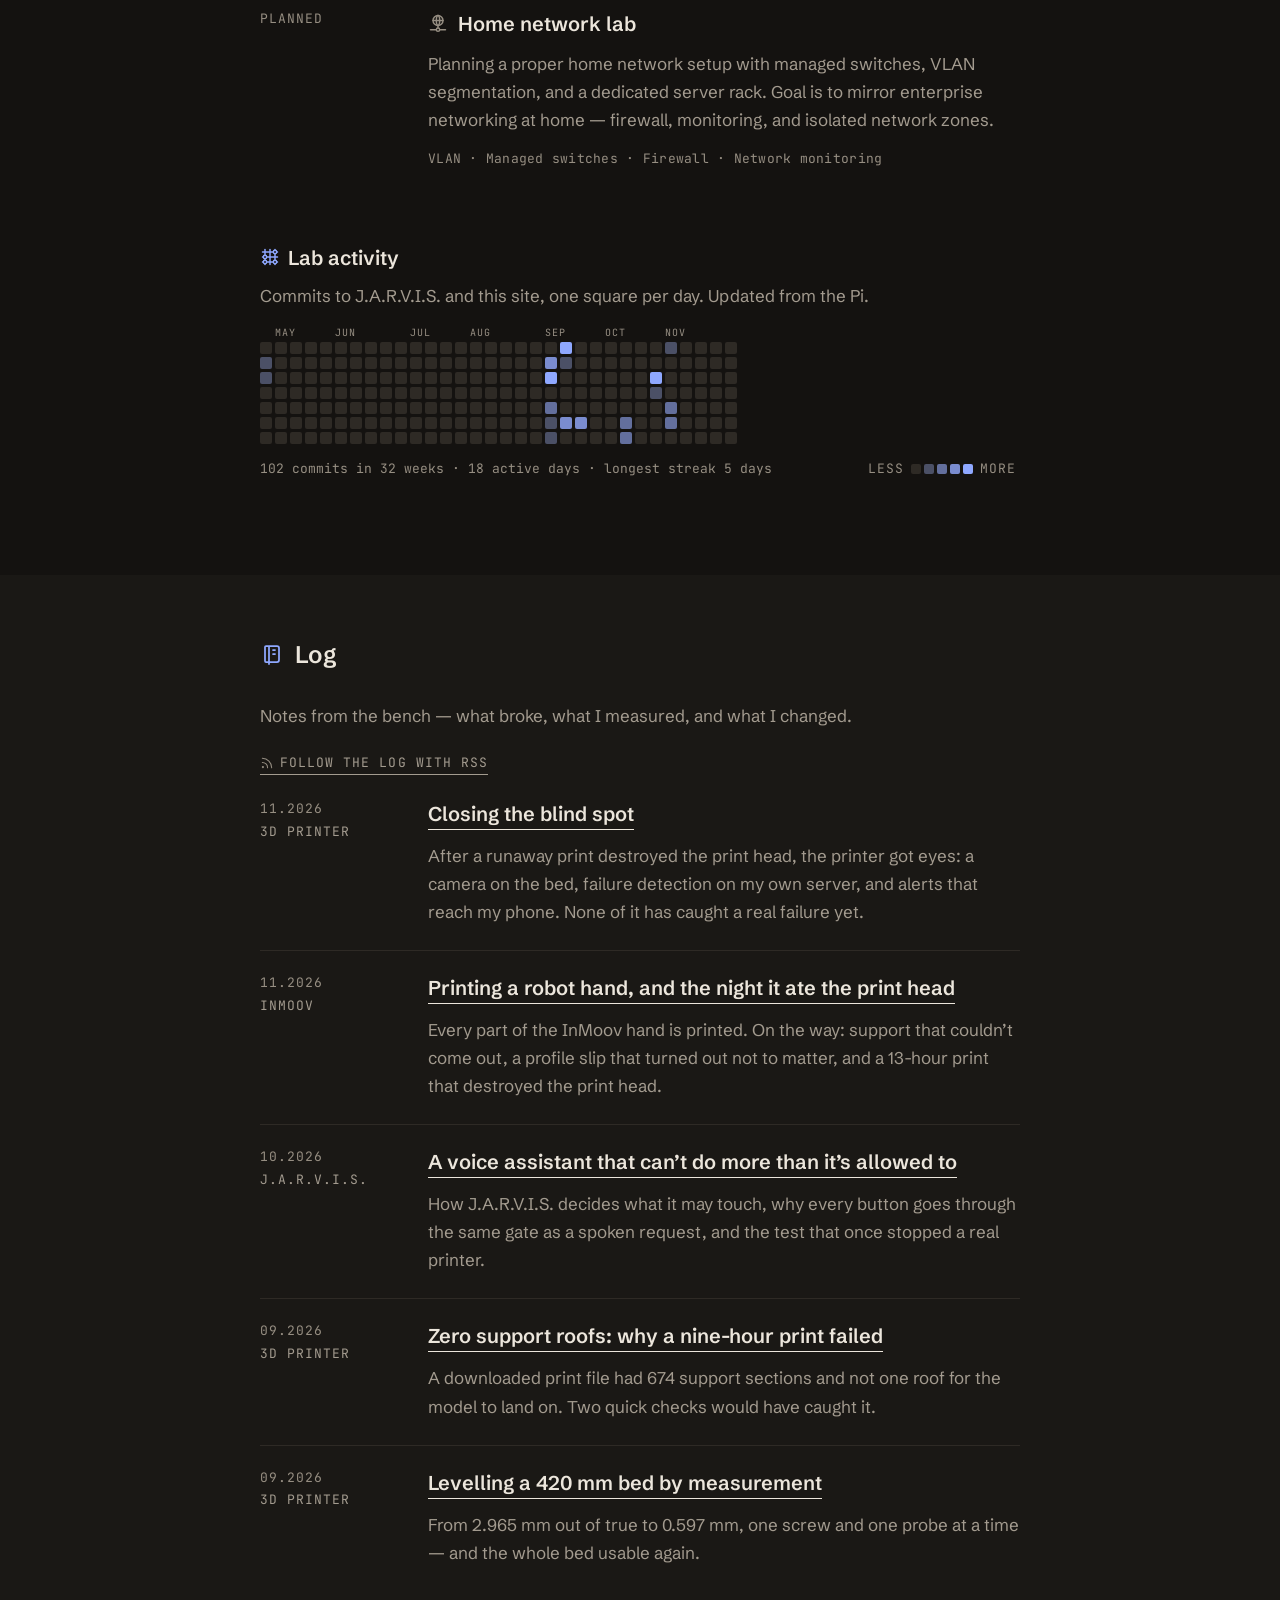
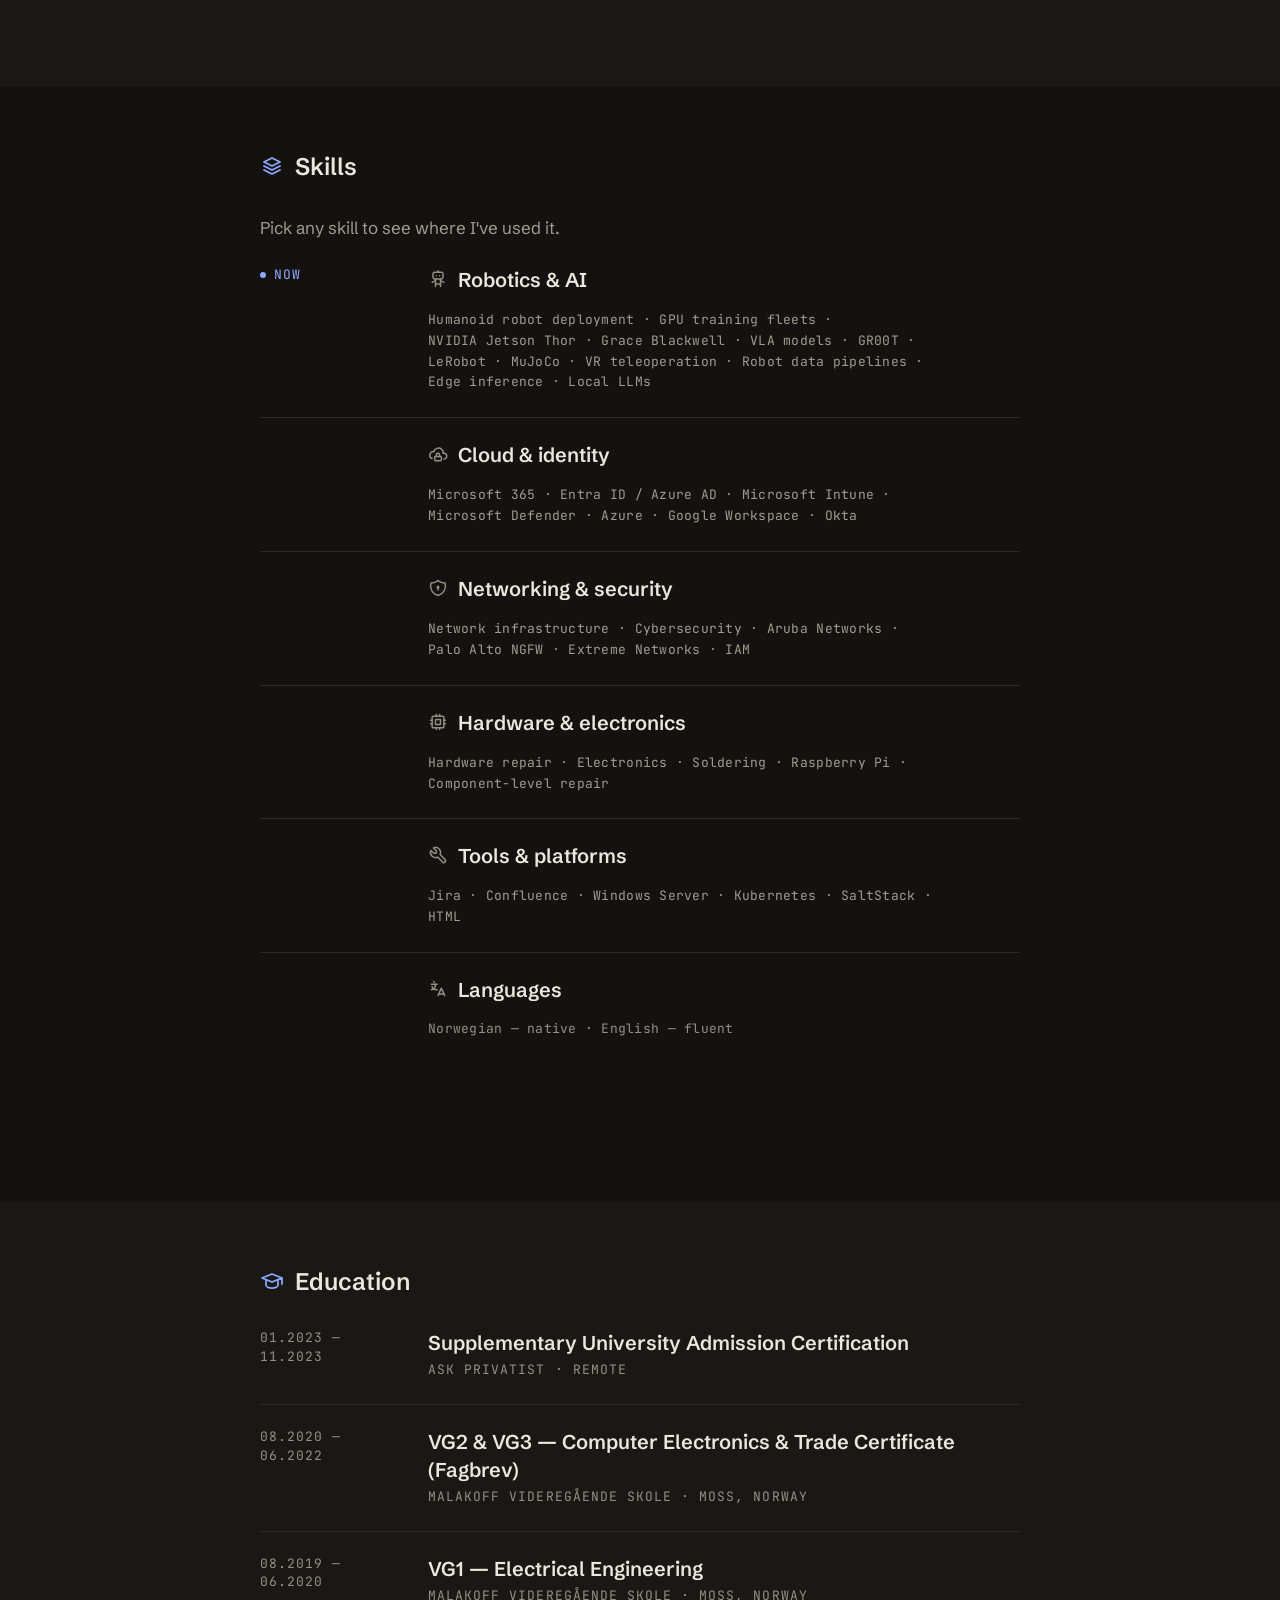
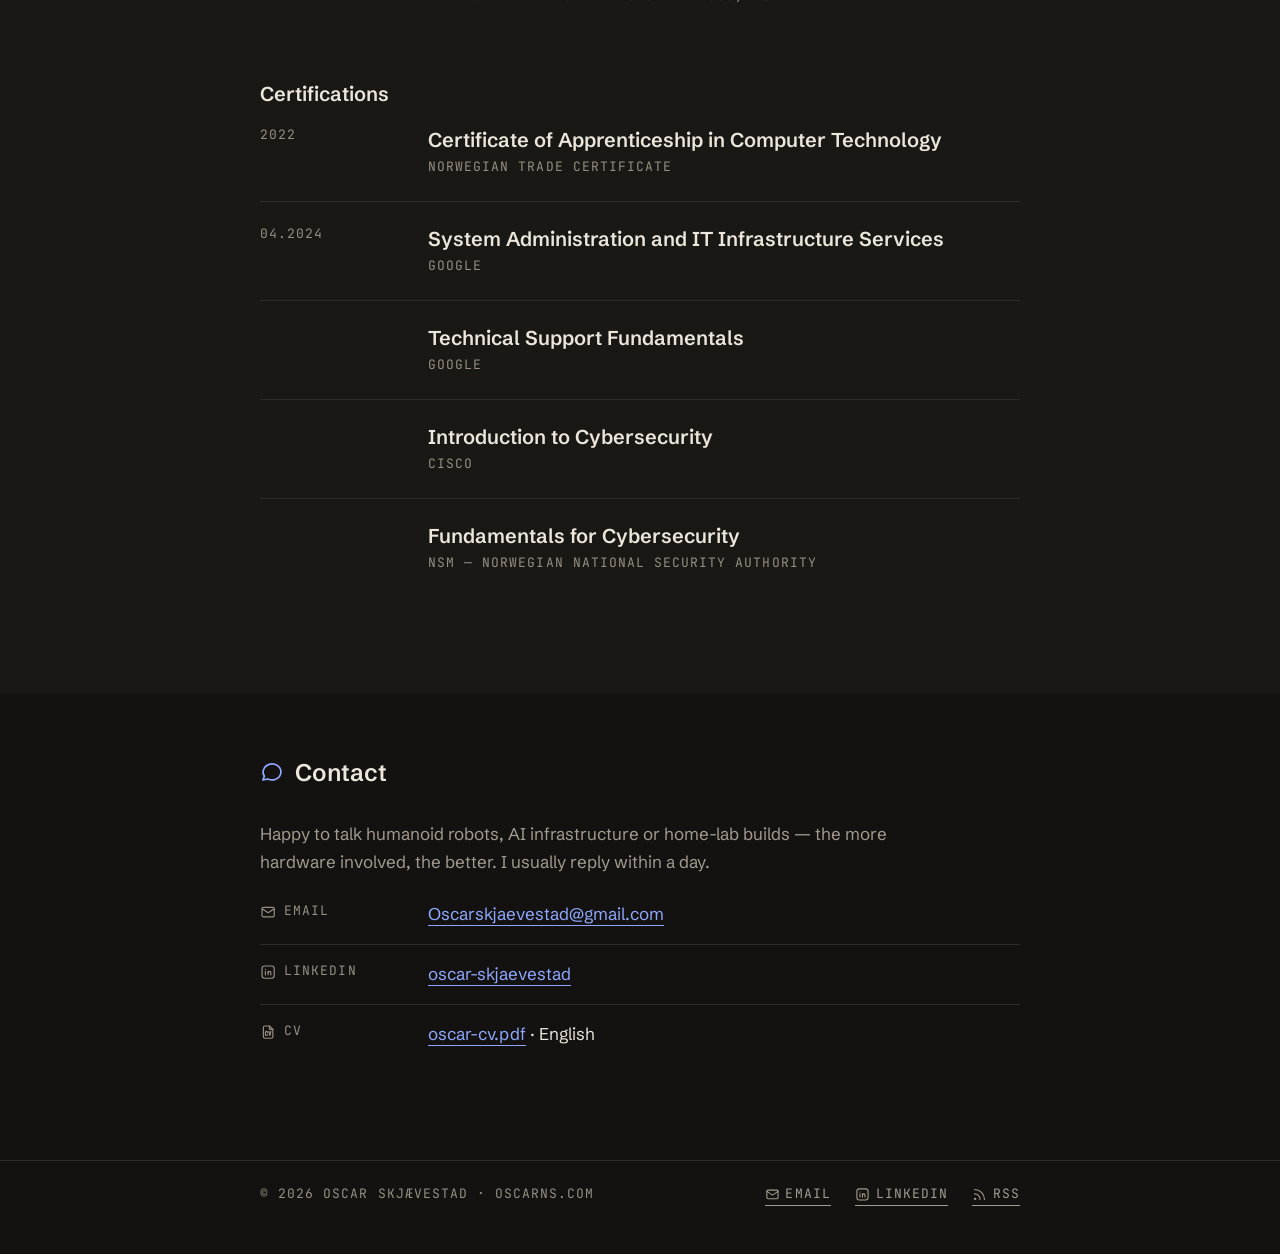
==== commit deb1b024: "Show which project each log entry belongs to A second mono line under the date in the homepage log: " ====
--- a/index.html
+++ b/index.html
@@ -46,7 +46,7 @@
   <link rel="preconnect" href="https://fonts.googleapis.com" />
   <link rel="preconnect" href="https://fonts.gstatic.com" crossorigin />
   <link href="https://fonts.googleapis.com/css2?family=JetBrains+Mono:wght@400;500&family=Schibsted+Grotesk:wght@400;500;600;700&display=swap" rel="stylesheet" />
-  <link rel="stylesheet" href="style.css?v=2026-11-06.1" />
+  <link rel="stylesheet" href="style.css?v=2026-11-07.1" />
 </head>
 <body>
 <!-- Icons: Tabler Icons (MIT), https://tabler.io/icons -->
@@ -304,35 +304,35 @@
       <p class="mono log-feed"><a href="log/follow.html"><span class="ico"><svg class="tabler" aria-hidden="true" focusable="false" xmlns="http://www.w3.org/2000/svg" viewBox="0 0 24 24" fill="none" stroke="currentColor" stroke-linecap="round" stroke-linejoin="round" ><path d="M4 19a1 1 0 1 0 2 0a1 1 0 1 0 -2 0" /><path d="M4 4a16 16 0 0 1 16 16" /><path d="M4 11a9 9 0 0 1 9 9" /></svg></span><span lang="en">Follow the log with RSS</span><span lang="nb">Følg loggen med RSS</span></a></p>
       <div class="entries">
         <article class="entry log-row">
-          <div class="entry-gutter"><span class="mono">11.2026</span></div>
+          <div class="entry-gutter"><span class="mono">11.2026</span><span class="mono log-project"><span lang="en">3D printer</span><span lang="nb">3D-printer</span></span></div>
           <div class="entry-body">
             <h3 class="entry-title"><a href="log/closing-the-blind-spot.html"><span lang="en">Closing the blind spot</span><span lang="nb">Å tette blindsonen</span></a></h3>
             <p lang="en">After a runaway print destroyed the print head, the printer got eyes: a camera on the bed, failure detection on my own server, and alerts that reach my phone. None of it has caught a real failure yet.</p><p lang="nb">Etter at en print som løp løpsk ødela printerhodet, fikk printeren øyne: et kamera på platen, feildeteksjon på min egen server, og varsler som når telefonen min. Ingenting av det har fanget en ekte feil ennå.</p>
           </div>
         </article>
         <article class="entry log-row">
-          <div class="entry-gutter"><span class="mono">11.2026</span></div>
+          <div class="entry-gutter"><span class="mono">11.2026</span><span class="mono log-project">InMoov</span></div>
           <div class="entry-body">
             <h3 class="entry-title"><a href="log/printing-the-hand.html"><span lang="en">Printing a robot hand, and the night it ate the print head</span><span lang="nb">Å printe en robothånd, og natten den spiste printerhodet</span></a></h3>
             <p lang="en">Every part of the InMoov hand is printed. On the way: support that couldn’t come out, a profile slip that turned out not to matter, and a 13-hour print that destroyed the print head.</p><p lang="nb">Alle delene til InMoov-hånden er printet. Underveis: støtte som ikke kunne fjernes, en glipp i profilen som viste seg å ikke bety noe, og en print på 13 timer som ødela printerhodet.</p>
           </div>
         </article>
         <article class="entry log-row">
-          <div class="entry-gutter"><span class="mono">10.2026</span></div>
+          <div class="entry-gutter"><span class="mono">10.2026</span><span class="mono log-project">J.A.R.V.I.S.</span></div>
           <div class="entry-body">
             <h3 class="entry-title"><a href="log/permission-ladder.html"><span lang="en">A voice assistant that can’t do more than it’s allowed to</span><span lang="nb">En stemmeassistent som ikke kan gjøre mer enn den har lov til</span></a></h3>
             <p lang="en">How J.A.R.V.I.S. decides what it may touch, why every button goes through the same gate as a spoken request, and the test that once stopped a real printer.</p><p lang="nb">Hvordan J.A.R.V.I.S. avgjør hva den får røre, hvorfor hver knapp går gjennom samme port som en muntlig forespørsel, og testen som en gang stoppet en ekte printer.</p>
           </div>
         </article>
         <article class="entry log-row">
-          <div class="entry-gutter"><span class="mono">09.2026</span></div>
+          <div class="entry-gutter"><span class="mono">09.2026</span><span class="mono log-project"><span lang="en">3D printer</span><span lang="nb">3D-printer</span></span></div>
           <div class="entry-body">
             <h3 class="entry-title"><a href="log/zero-support-roofs.html"><span lang="en">Zero support roofs: why a nine-hour print failed</span><span lang="nb">Null støttetak: hvorfor en ni timers print feilet</span></a></h3>
             <p lang="en">A downloaded print file had 674 support sections and not one roof for the model to land on. Two quick checks would have caught it.</p><p lang="nb">En nedlastet printfil hadde 674 støtteseksjoner og ikke ett eneste tak modellen kunne lande på. To raske sjekker ville ha avslørt det.</p>
           </div>
         </article>
         <article class="entry log-row">
-          <div class="entry-gutter"><span class="mono">09.2026</span></div>
+          <div class="entry-gutter"><span class="mono">09.2026</span><span class="mono log-project"><span lang="en">3D printer</span><span lang="nb">3D-printer</span></span></div>
           <div class="entry-body">
             <h3 class="entry-title"><a href="log/levelling-the-bed.html"><span lang="en">Levelling a 420 mm bed by measurement</span><span lang="nb">Nivellering av en 420 mm printeplate etter mål</span></a></h3>
             <p lang="en">From 2.965 mm out of true to 0.597 mm, one screw and one probe at a time — and the whole bed usable again.</p><p lang="nb">Fra 2,965 mm skjevhet til 0,597 mm, én skrue og én måling om gangen — og hele platen brukbar igjen.</p>
@@ -504,6 +504,6 @@
   </div>
 </footer>
 
-<script src="site.js?v=2026-11-06.1"></script>
+<script src="site.js?v=2026-11-07.1"></script>
 </body>
 </html>
--- a/style.css
+++ b/style.css
@@ -719,6 +719,8 @@
 .more { margin-top: var(--s-3); font-size: var(--fs-sm); }
 .log-row .entry-title a { color: var(--text); }
 .log-row .entry-title a:hover { color: var(--signal); }
+/* which project a log entry belongs to, under its date */
+.log-project { color: var(--text-dim); }
 .now-updated { margin-top: var(--s-4); }
 
 /* ── ⌘K palette ─────────────────────────────────────── */
